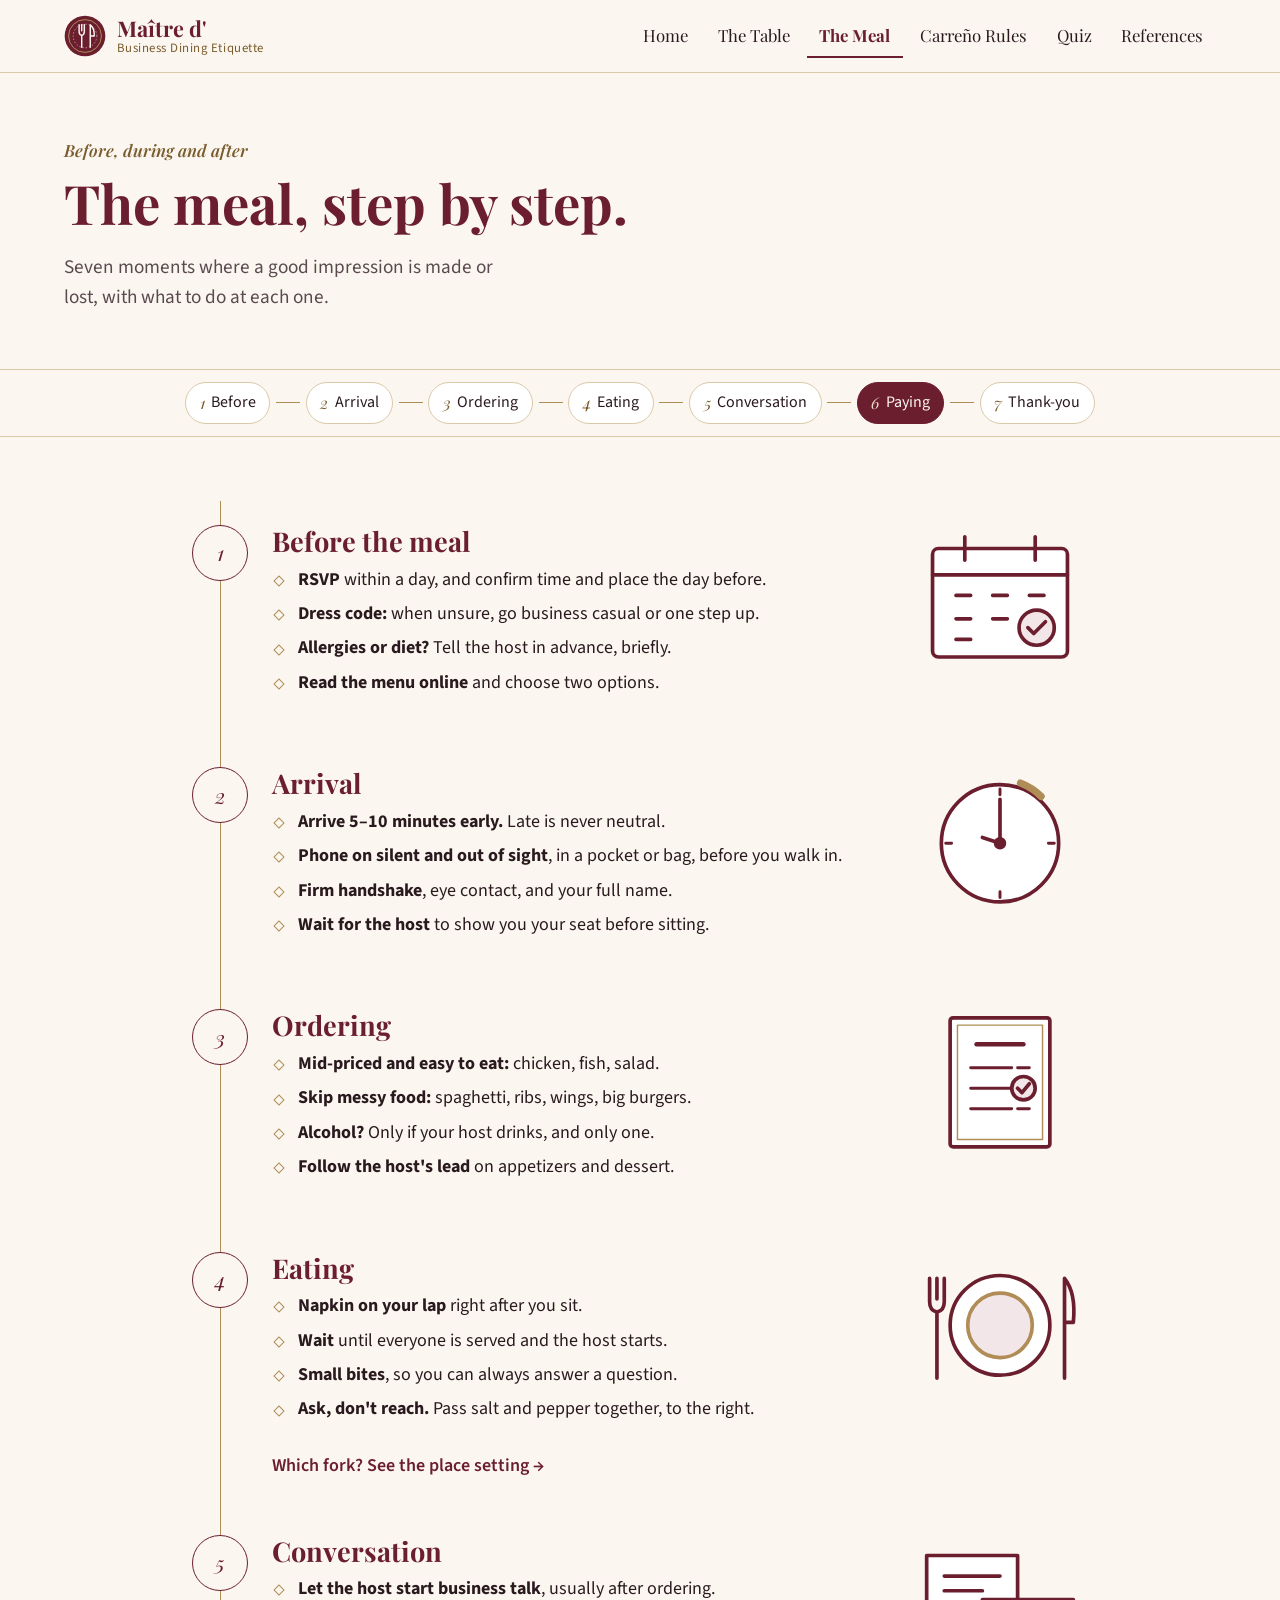
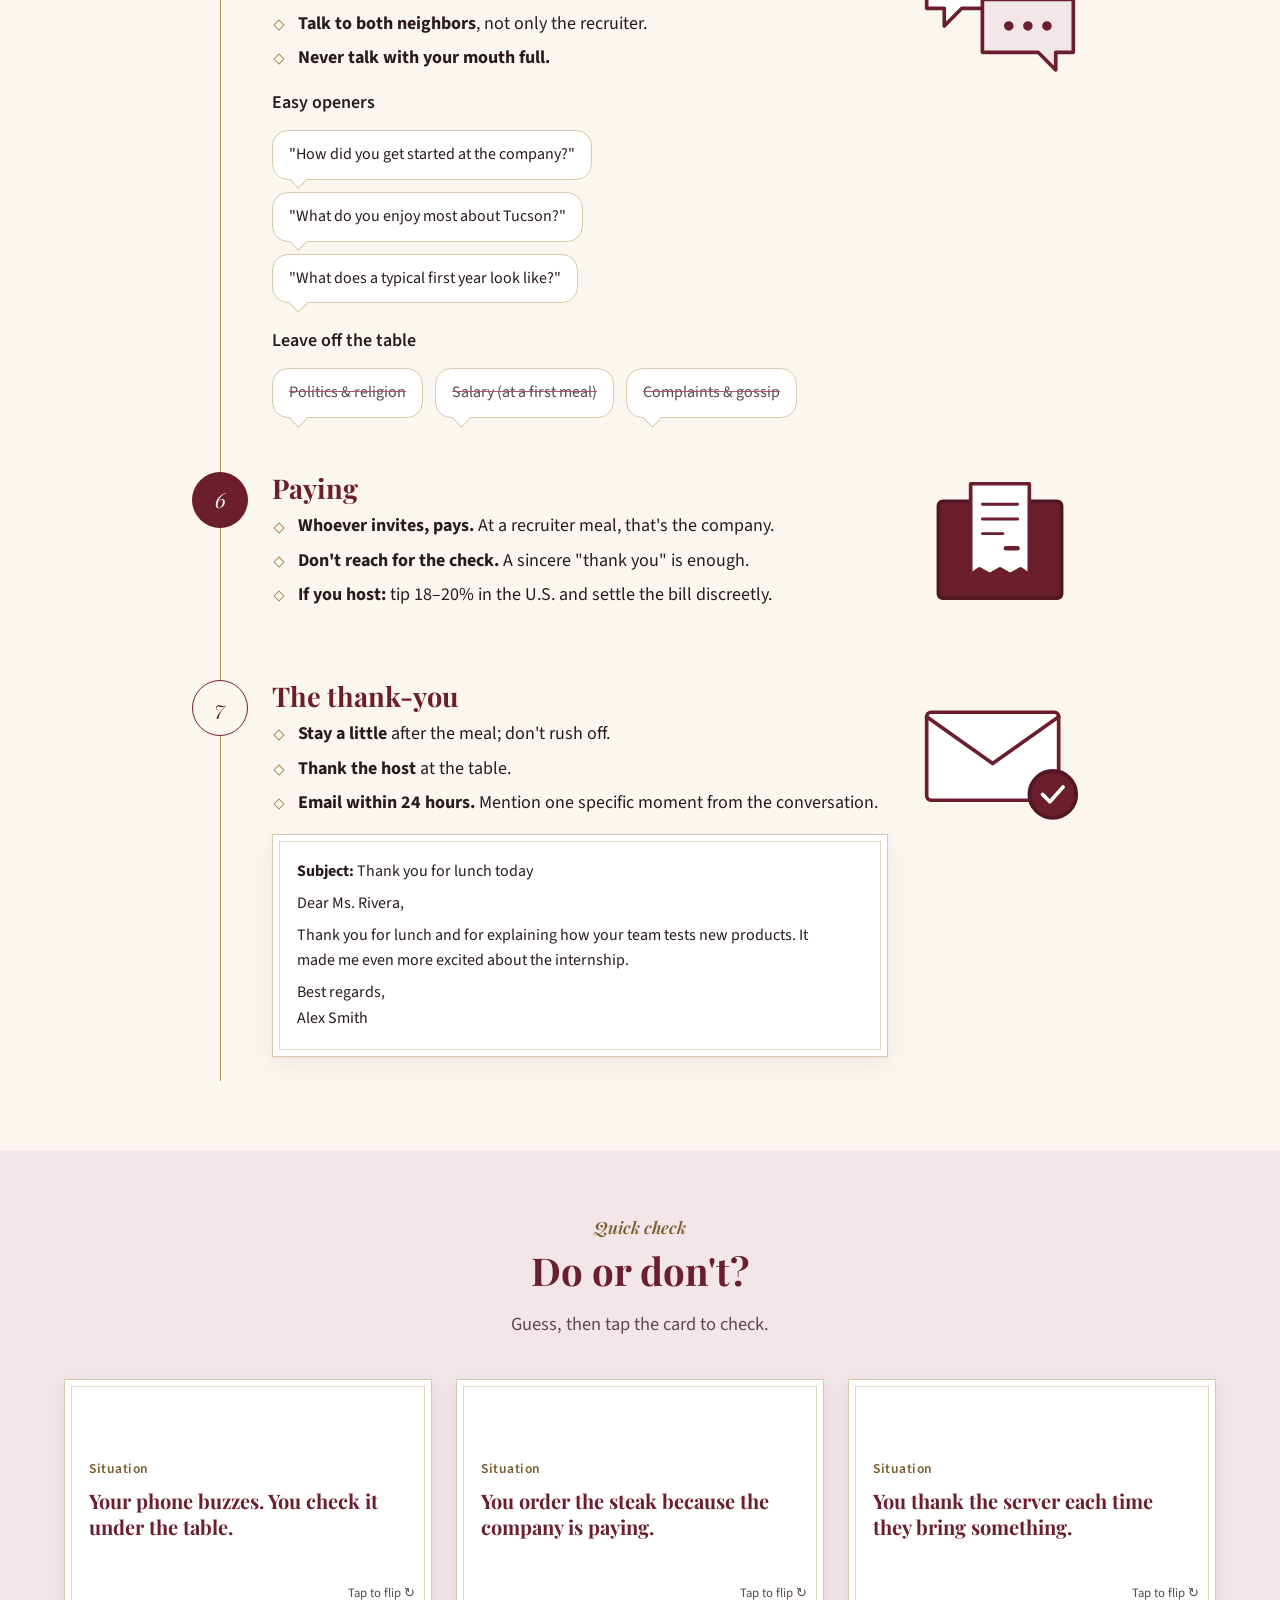
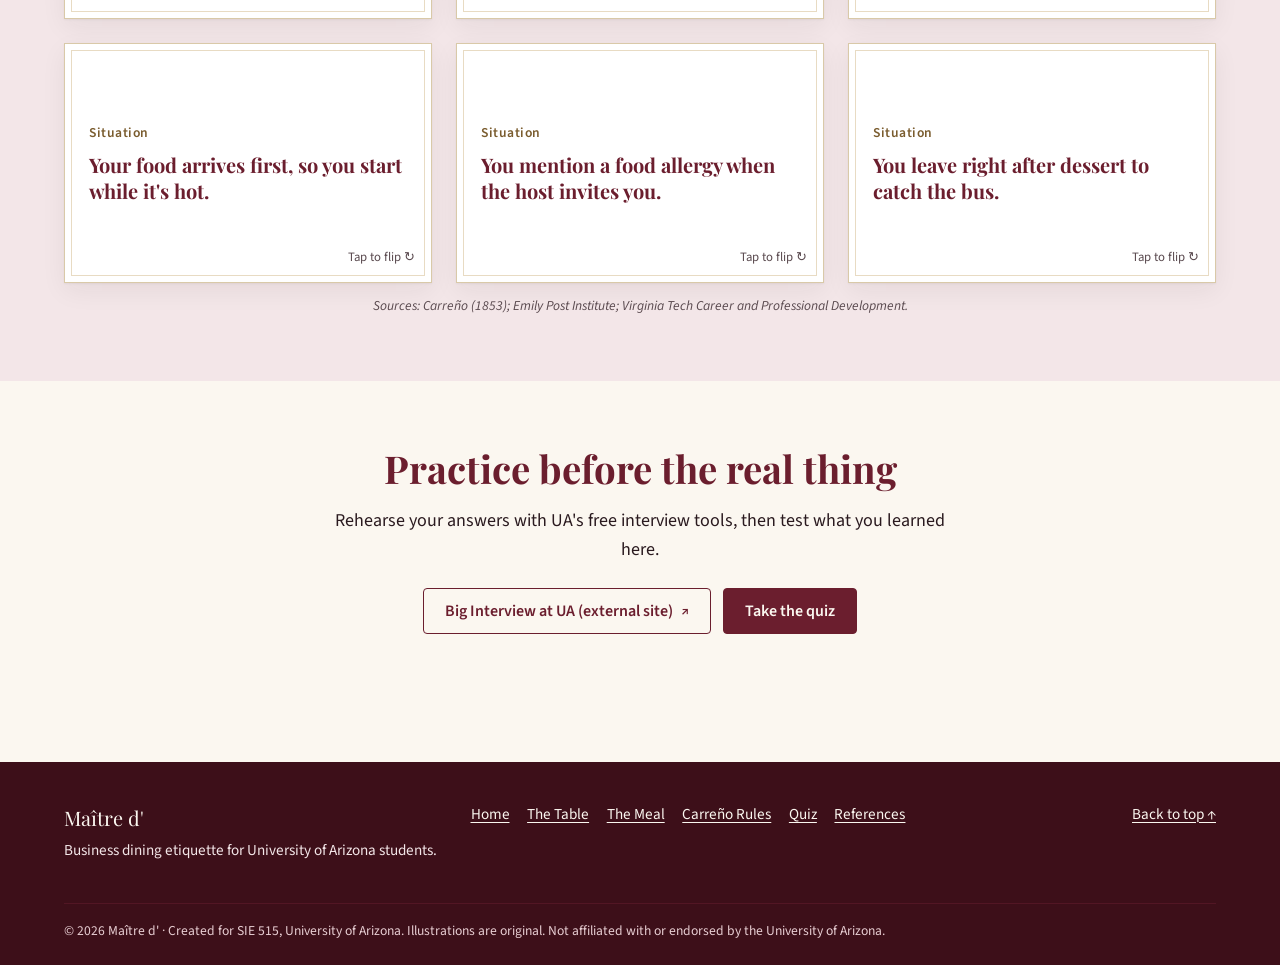
==== behavior.html @ beefde79 "Build Maître d' business dining etiquette site Six static pages (home, table setting explorer and ga" ====
<!DOCTYPE html>
<html lang="en" class="no-js">
<head>
<meta charset="utf-8">
<meta name="viewport" content="width=device-width, initial-scale=1">
<title>Before, During &amp; After the Meal | Maître d'</title>
<meta name="description" content="A step-by-step timeline of a business meal: preparation, arrival, ordering, eating, conversation, paying and the thank-you note.">
<link rel="icon" href="assets/img/favicon.svg" type="image/svg+xml">
<link rel="preconnect" href="https://fonts.googleapis.com">
<link rel="preconnect" href="https://fonts.gstatic.com" crossorigin>
<link href="https://fonts.googleapis.com/css2?family=Playfair+Display:ital,wght@0,600;0,700;1,600&amp;family=Source+Sans+3:wght@400;600;700&amp;display=swap" rel="stylesheet">
<link rel="stylesheet" href="assets/css/style.css">
<script src="assets/js/main.js" defer></script>
</head>
<body id="top">
<a class="skip-link" href="#main">Skip to main content</a>

<header class="site-header">
  <div class="wrap header-inner">
    <a class="brand" href="index.html">
      <img src="assets/img/logo.svg" alt="" width="42" height="42">
      <span class="brand-text">
        <span class="brand-name">Maître d'</span>
        <span class="brand-sub">Business Dining Etiquette</span>
      </span>
      <span class="visually-hidden">(Home)</span>
    </a>
    <button class="nav-toggle" type="button" aria-expanded="false" aria-controls="site-nav">
      <span class="nav-toggle-bars" aria-hidden="true"></span> Menu
    </button>
    <nav class="site-nav" id="site-nav" aria-label="Main">
      <ul>
        <li><a href="index.html">Home</a></li>
        <li><a href="table.html">The Table</a></li>
        <li><a href="behavior.html" aria-current="page">The Meal</a></li>
        <li><a href="carreno.html">Carreño Rules</a></li>
        <li><a href="quiz.html">Quiz</a></li>
        <li><a href="references.html">References</a></li>
      </ul>
    </nav>
  </div>
</header>

<main id="main" tabindex="-1">

<section class="page-hero">
  <div class="wrap">
    <span class="kicker">Before, during and after</span>
    <h1>The meal, step by step.</h1>
    <p class="lead">Seven moments where a good impression is made or lost, with what to do at each one.</p>
  </div>
</section>

<nav class="rail-sticky" aria-label="Meal steps">
  <div class="wrap">
    <ol class="rail" id="step-rail">
      <li><a href="#before">Before</a></li>
      <li><a href="#arrival">Arrival</a></li>
      <li><a href="#ordering">Ordering</a></li>
      <li><a href="#eating">Eating</a></li>
      <li><a href="#conversation">Conversation</a></li>
      <li><a href="#paying">Paying</a></li>
      <li><a href="#thanks">Thank-you</a></li>
    </ol>
  </div>
</nav>

<section class="section" aria-label="Timeline">
  <div class="wrap narrow" style="max-width:56rem">
    <ol class="timeline">

      <li class="step reveal" id="before">
        <span class="step-marker" aria-hidden="true">1</span>
        <div class="step-body">
          <div>
            <h2>Before the meal</h2>
            <ul class="tip-list">
              <li><strong>RSVP</strong> within a day, and confirm time and place the day before.</li>
              <li><strong>Dress code:</strong> when unsure, go business casual or one step up.</li>
              <li><strong>Allergies or diet?</strong> Tell the host in advance, briefly.</li>
              <li><strong>Read the menu online</strong> and choose two options.</li>
            </ul>
          </div>
          <svg class="step-art" viewBox="0 0 120 100" role="img" aria-label="Calendar with a checked date">
            <g fill="none" stroke="currentColor" stroke-width="2.5" stroke-linecap="round" stroke-linejoin="round">
              <rect x="14" y="16" width="92" height="74" rx="4" fill="#fff"/><path d="M14 34h92M36 8v16M84 8v16"/>
              <path d="M30 48h10M55 48h10M80 48h10M30 64h10M55 64h10M30 78h10"/>
              <circle cx="85" cy="70" r="12" fill="#f3e6e8"/><path d="M79 70l4 4 8-8"/>
            </g>
          </svg>
        </div>
      </li>

      <li class="step reveal" id="arrival">
        <span class="step-marker" aria-hidden="true">2</span>
        <div class="step-body">
          <div>
            <h2>Arrival</h2>
            <ul class="tip-list">
              <li><strong>Arrive 5–10 minutes early.</strong> Late is never neutral.</li>
              <li><strong>Phone on silent and out of sight</strong>, in a pocket or bag, before you walk in.</li>
              <li><strong>Firm handshake</strong>, eye contact, and your full name.</li>
              <li><strong>Wait for the host</strong> to show you your seat before sitting.</li>
            </ul>
          </div>
          <svg class="step-art" viewBox="0 0 120 100" role="img" aria-label="Clock showing a few minutes before the hour">
            <g fill="none" stroke="currentColor" stroke-width="2.5" stroke-linecap="round">
              <circle cx="60" cy="52" r="40" fill="#fff"/><circle cx="60" cy="52" r="3" fill="currentColor"/>
              <path d="M60 52V22M60 52l-12-4"/>
              <path d="M60 15v4M97 52h-4M60 89v-4M23 52h4" stroke-width="2"/>
              <path d="M88 20a40 40 0 0 0-14-9" stroke="#b08d57" stroke-width="5"/>
            </g>
          </svg>
        </div>
      </li>

      <li class="step reveal" id="ordering">
        <span class="step-marker" aria-hidden="true">3</span>
        <div class="step-body">
          <div>
            <h2>Ordering</h2>
            <ul class="tip-list">
              <li><strong>Mid-priced and easy to eat:</strong> chicken, fish, salad.</li>
              <li><strong>Skip messy food:</strong> spaghetti, ribs, wings, big burgers.</li>
              <li><strong>Alcohol?</strong> Only if your host drinks, and only one.</li>
              <li><strong>Follow the host's lead</strong> on appetizers and dessert.</li>
            </ul>
          </div>
          <svg class="step-art" viewBox="0 0 120 100" role="img" aria-label="Menu card with a checked mid-priced dish">
            <g fill="none" stroke="currentColor" stroke-width="2.5" stroke-linecap="round" stroke-linejoin="round">
              <rect x="26" y="6" width="68" height="88" rx="2" fill="#fff"/><rect x="31" y="11" width="58" height="78" stroke-width="1" stroke="#b08d57"/>
              <path d="M44 24h32" stroke-width="3"/>
              <path d="M40 40h28M40 54h28M40 68h28" stroke-width="2"/>
              <path d="M72 40h8M72 68h8" stroke-width="2"/>
              <circle cx="76" cy="54" r="8" fill="#f3e6e8"/><path d="M72 54l3 3 5-6"/>
            </g>
          </svg>
        </div>
      </li>

      <li class="step reveal" id="eating">
        <span class="step-marker" aria-hidden="true">4</span>
        <div class="step-body">
          <div>
            <h2>Eating</h2>
            <ul class="tip-list">
              <li><strong>Napkin on your lap</strong> right after you sit.</li>
              <li><strong>Wait</strong> until everyone is served and the host starts.</li>
              <li><strong>Small bites</strong>, so you can always answer a question.</li>
              <li><strong>Ask, don't reach.</strong> Pass salt and pepper together, to the right.</li>
            </ul>
            <a class="card-link" href="table.html">Which fork? See the place setting →</a>
          </div>
          <svg class="step-art" viewBox="0 0 120 100" role="img" aria-label="Plate with fork on the left and knife on the right">
            <g fill="none" stroke="currentColor" stroke-width="2.5" stroke-linecap="round" stroke-linejoin="round">
              <circle cx="60" cy="50" r="34" fill="#fff"/><circle cx="60" cy="50" r="22" fill="#f3e6e8" stroke="#b08d57"/>
              <path d="M12 18v16q0 6 5 7v45M17 18v14M22 18v16q0 6-5 7"/>
              <path d="M104 86V18q8 10 6 30h-6"/>
            </g>
          </svg>
        </div>
      </li>

      <li class="step reveal" id="conversation">
        <span class="step-marker" aria-hidden="true">5</span>
        <div class="step-body">
          <div>
            <h2>Conversation</h2>
            <ul class="tip-list">
              <li><strong>Let the host start business talk</strong>, usually after ordering.</li>
              <li><strong>Talk to both neighbors</strong>, not only the recruiter.</li>
              <li><strong>Never talk with your mouth full.</strong></li>
            </ul>
            <p style="margin: var(--space-2) 0 .75rem; font-weight:600;">Easy openers</p>
            <div class="bubbles">
              <span class="bubble">"How did you get started at the company?"</span>
              <span class="bubble">"What do you enjoy most about Tucson?"</span>
              <span class="bubble">"What does a typical first year look like?"</span>
            </div>
            <p style="margin: var(--space-3) 0 .75rem; font-weight:600;">Leave off the table <span class="visually-hidden">(topics to avoid)</span></p>
            <div class="bubbles">
              <span class="bubble bubble--avoid">Politics &amp; religion</span>
              <span class="bubble bubble--avoid">Salary (at a first meal)</span>
              <span class="bubble bubble--avoid">Complaints &amp; gossip</span>
            </div>
          </div>
          <svg class="step-art" viewBox="0 0 120 100" role="img" aria-label="Two speech bubbles">
            <g fill="none" stroke="currentColor" stroke-width="2.5" stroke-linejoin="round">
              <path d="M10 14h62v36H34l-12 12V50H10z" fill="#fff"/>
              <path d="M48 44h62v36h-12v12L86 80H48z" fill="#f3e6e8"/>
              <path d="M22 28h38M22 38h26" stroke-linecap="round"/>
              <circle cx="66" cy="62" r="2" fill="currentColor"/><circle cx="79" cy="62" r="2" fill="currentColor"/><circle cx="92" cy="62" r="2" fill="currentColor"/>
            </g>
          </svg>
        </div>
      </li>

      <li class="step reveal" id="paying">
        <span class="step-marker" aria-hidden="true">6</span>
        <div class="step-body">
          <div>
            <h2>Paying</h2>
            <ul class="tip-list">
              <li><strong>Whoever invites, pays.</strong> At a recruiter meal, that's the company.</li>
              <li><strong>Don't reach for the check.</strong> A sincere "thank you" is enough.</li>
              <li><strong>If you host:</strong> tip 18–20% in the U.S. and settle the bill discreetly.</li>
            </ul>
          </div>
          <svg class="step-art" viewBox="0 0 120 100" role="img" aria-label="Check folder with a receipt">
            <g fill="none" stroke="currentColor" stroke-width="2.5" stroke-linecap="round" stroke-linejoin="round">
              <rect x="18" y="20" width="84" height="66" rx="3" fill="#6b1e2e" stroke="#521624"/>
              <path d="M40 8h40v62l-6-4-7 4-7-4-7 4-7-4-6 4z" fill="#fff"/>
              <path d="M48 22h24M48 32h24M48 42h14" stroke-width="2"/>
              <path d="M64 52h8" stroke-width="3"/>
            </g>
          </svg>
        </div>
      </li>

      <li class="step reveal" id="thanks">
        <span class="step-marker" aria-hidden="true">7</span>
        <div class="step-body">
          <div>
            <h2>The thank-you</h2>
            <ul class="tip-list">
              <li><strong>Stay a little</strong> after the meal; don't rush off.</li>
              <li><strong>Thank the host</strong> at the table.</li>
              <li><strong>Email within 24 hours.</strong> Mention one specific moment from the conversation.</li>
            </ul>
            <div class="menu-card" style="margin-top: var(--space-2); font-size:1rem;">
              <p style="margin-bottom:.4rem"><strong>Subject:</strong> Thank you for lunch today</p>
              <p style="margin-bottom:.4rem">Dear Ms. Rivera,</p>
              <p style="margin-bottom:.4rem">Thank you for lunch and for explaining how your team tests new products. It made me even more excited about the internship.</p>
              <p style="margin-bottom:0">Best regards,<br>Alex Smith</p>
            </div>
          </div>
          <svg class="step-art" viewBox="0 0 120 100" role="img" aria-label="Envelope with a check mark">
            <g fill="none" stroke="currentColor" stroke-width="2.5" stroke-linecap="round" stroke-linejoin="round">
              <rect x="10" y="22" width="90" height="60" rx="3" fill="#fff"/><path d="M10 25l45 32 45-32"/>
              <circle cx="96" cy="78" r="16" fill="#6b1e2e" stroke="#521624"/><path d="M89 78l5 5 9-10" stroke="#fff"/>
            </g>
          </svg>
        </div>
      </li>
    </ol>
  </div>
</section>

<section class="section section--tint" aria-labelledby="dodont-title">
  <div class="wrap">
    <div class="section-head center">
      <span class="kicker">Quick check</span>
      <h2 id="dodont-title">Do or don't?</h2>
      <p>Guess, then tap the card to check.</p>
    </div>
    <div class="flip-grid">
      <div class="flip"><button class="flip-btn" type="button">
        <span class="flip-face flip-front"><span class="flip-label">Situation</span><span class="flip-title">Your phone buzzes. You check it under the table.</span><span class="flip-hint">Tap to flip ↻</span></span>
        <span class="flip-face flip-back"><span class="flip-label">✗ Don't</span><span class="flip-text">Everyone notices. If you truly must take a call, excuse yourself and step away.</span></span>
      </button></div>
      <div class="flip"><button class="flip-btn" type="button">
        <span class="flip-face flip-front"><span class="flip-label">Situation</span><span class="flip-title">You order the steak because the company is paying.</span><span class="flip-hint">Tap to flip ↻</span></span>
        <span class="flip-face flip-back"><span class="flip-label">✗ Don't</span><span class="flip-text">Pick a mid-priced dish, or ask the host what they recommend.</span></span>
      </button></div>
      <div class="flip"><button class="flip-btn" type="button">
        <span class="flip-face flip-front"><span class="flip-label">Situation</span><span class="flip-title">You thank the server each time they bring something.</span><span class="flip-hint">Tap to flip ↻</span></span>
        <span class="flip-face flip-back"><span class="flip-label">✓ Do</span><span class="flip-text">Recruiters notice how you treat staff. A quiet "thank you" says a lot.</span></span>
      </button></div>
      <div class="flip"><button class="flip-btn" type="button">
        <span class="flip-face flip-front"><span class="flip-label">Situation</span><span class="flip-title">Your food arrives first, so you start while it's hot.</span><span class="flip-hint">Tap to flip ↻</span></span>
        <span class="flip-face flip-back"><span class="flip-label">✗ Don't</span><span class="flip-text">Wait until everyone is served and the host begins, unless the host tells you to start.</span></span>
      </button></div>
      <div class="flip"><button class="flip-btn" type="button">
        <span class="flip-face flip-front"><span class="flip-label">Situation</span><span class="flip-title">You mention a food allergy when the host invites you.</span><span class="flip-hint">Tap to flip ↻</span></span>
        <span class="flip-face flip-back"><span class="flip-label">✓ Do</span><span class="flip-text">Telling the host early, in one sentence, helps them plan and avoids an awkward moment.</span></span>
      </button></div>
      <div class="flip"><button class="flip-btn" type="button">
        <span class="flip-face flip-front"><span class="flip-label">Situation</span><span class="flip-title">You leave right after dessert to catch the bus.</span><span class="flip-hint">Tap to flip ↻</span></span>
        <span class="flip-face flip-back"><span class="flip-label">✗ Don't</span><span class="flip-text">Plan to stay a little while after the meal. If you must leave, tell the host at the start.</span></span>
      </button></div>
    </div>
    <span class="source center">Sources: Carreño (1853); Emily Post Institute; Virginia Tech Career and Professional Development.</span>
  </div>
</section>

<section class="section" aria-labelledby="practice-title">
  <div class="wrap narrow center">
    <h2 id="practice-title">Practice before the real thing</h2>
    <p>Rehearse your answers with UA's free interview tools, then test what you learned here.</p>
    <div class="btn-row" style="justify-content:center">
      <a class="btn btn--ghost" href="https://career.arizona.edu/resources/big-interview/" target="_blank" rel="noopener">Big Interview at UA (external site)</a>
      <a class="btn" href="quiz.html">Take the quiz</a>
    </div>
  </div>
</section>
</main>

<footer class="site-footer">
  <div class="wrap">
    <div class="footer-grid">
      <div>
        <p class="footer-brand">Maître d'</p>
        <p>Business dining etiquette for University of Arizona students.</p>
      </div>
      <nav aria-label="Footer">
        <ul class="footer-links">
          <li><a href="index.html">Home</a></li>
          <li><a href="table.html">The Table</a></li>
          <li><a href="behavior.html">The Meal</a></li>
          <li><a href="carreno.html">Carreño Rules</a></li>
          <li><a href="quiz.html">Quiz</a></li>
          <li><a href="references.html">References</a></li>
        </ul>
      </nav>
      <a class="to-top" href="#top">Back to top ↑</a>
    </div>
    <p class="footer-small">© <span data-year>2026</span> Maître d' · Created for SIE 515, University of Arizona. Illustrations are original. Not affiliated with or endorsed by the University of Arizona.</p>
  </div>
</footer>
<script src="assets/js/behavior.js" defer></script>
</body>
</html>
---- assets/css/style.css ----
/* =========================================================
   Maître d' — Business Dining Etiquette
   One main color (burgundy, with tints/shades) + one accent (gold)
   ========================================================= */

:root {
  --burgundy-900: #3d0f19;
  --burgundy-700: #521624;
  --burgundy: #6b1e2e;          /* main */
  --burgundy-400: #a35a68;
  --burgundy-200: #e7cdd2;
  --burgundy-100: #f3e6e8;
  --gold: #b08d57;              /* accent: lines, borders, decoration */
  --gold-text: #7a5c2e;         /* accent for small text (AA on ivory) */
  --gold-200: #e8dbc3;
  --ivory: #fbf7f0;
  --paper: #ffffff;
  --ink: #2a1a1f;
  --ink-soft: #5a4a4f;
  --line: #d9c9a8;
  --ok: #2f5d3a;                /* used only with icon + text */

  --font-display: "Playfair Display", Georgia, "Times New Roman", serif;
  --font-body: "Source Sans 3", "Trebuchet MS", Verdana, sans-serif;

  --space-1: .5rem;
  --space-2: 1rem;
  --space-3: 1.5rem;
  --space-4: 2.5rem;
  --space-5: 4rem;
  --space-6: 6rem;

  --radius: 4px;
  --shadow: 0 1px 2px rgba(42, 26, 31, .06), 0 8px 24px rgba(42, 26, 31, .06);
  --measure: 68ch;
  --wrap: 72rem;
}

*, *::before, *::after { box-sizing: border-box; }
[hidden] { display: none !important; }

html { scroll-behavior: smooth; }

body {
  margin: 0;
  background: var(--ivory);
  color: var(--ink);
  font-family: var(--font-body);
  font-size: 1.125rem;          /* 18px */
  line-height: 1.6;
  -webkit-font-smoothing: antialiased;
}

img, svg { max-width: 100%; }
img { height: auto; display: block; }

h1, h2, h3, h4 {
  font-family: var(--font-display);
  color: var(--burgundy);
  line-height: 1.2;
  margin: 0 0 var(--space-2);
  font-weight: 700;
}
h1 { font-size: clamp(2.2rem, 5vw, 3.4rem); }
h2 { font-size: clamp(1.7rem, 3.4vw, 2.4rem); }
h3 { font-size: 1.3rem; }
h4 { font-size: 1.1rem; }

p { margin: 0 0 var(--space-2); max-width: var(--measure); }
ul, ol { margin: 0 0 var(--space-2); padding-left: 1.25rem; }
li { margin-bottom: .35rem; }

a {
  color: var(--burgundy);
  text-decoration-thickness: 1px;
  text-underline-offset: .18em;
}
a:hover { color: var(--burgundy-900); text-decoration-thickness: 2px; }

:focus-visible {
  outline: 3px solid var(--gold-text);
  outline-offset: 3px;
  border-radius: 2px;
}

.wrap { width: min(100% - 2rem, var(--wrap)); margin-inline: auto; }
.narrow { max-width: 48rem; }
.center { text-align: center; }
.center p { margin-inline: auto; }

.visually-hidden {
  position: absolute !important;
  width: 1px; height: 1px;
  overflow: hidden; clip: rect(0 0 0 0);
  white-space: nowrap;
}

/* ---------- Skip link ---------- */
.skip-link {
  position: absolute; left: 1rem; top: -4rem; z-index: 100;
  background: var(--burgundy); color: var(--ivory);
  padding: .6rem 1rem; border-radius: var(--radius);
  text-decoration: none; font-weight: 600;
}
.skip-link:focus { top: 1rem; color: var(--ivory); }

/* ---------- Header & navigation ---------- */
.site-header {
  position: sticky; top: 0; z-index: 50;
  background: rgba(251, 247, 240, .96);
  border-bottom: 1px solid var(--line);
  backdrop-filter: blur(6px);
}
.header-inner {
  display: flex; align-items: center; justify-content: space-between;
  gap: var(--space-2); min-height: 4.5rem;
}
.brand {
  display: flex; align-items: center; gap: .7rem;
  text-decoration: none; color: var(--burgundy);
}
.brand img { width: 2.6rem; height: 2.6rem; }
.brand-text { display: flex; flex-direction: column; line-height: 1.1; }
.brand-name { font-family: var(--font-display); font-weight: 700; font-size: 1.35rem; }
.brand-sub { font-size: .8rem; color: var(--gold-text); letter-spacing: .04em; }
.brand:hover { color: var(--burgundy-900); }

.nav-toggle {
  display: none;
  align-items: center; gap: .5rem;
  background: none; border: 1px solid var(--line); border-radius: var(--radius);
  padding: .45rem .8rem; font: inherit; font-size: 1rem; color: var(--burgundy);
  cursor: pointer;
}
.nav-toggle-bars, .nav-toggle-bars::before, .nav-toggle-bars::after {
  display: block; width: 1.2rem; height: 2px; background: currentColor;
  position: relative; transition: transform .2s;
}
.nav-toggle-bars::before, .nav-toggle-bars::after { content: ""; position: absolute; left: 0; }
.nav-toggle-bars::before { top: -6px; }
.nav-toggle-bars::after { top: 6px; }
.nav-toggle[aria-expanded="true"] .nav-toggle-bars { background: transparent; }
.nav-toggle[aria-expanded="true"] .nav-toggle-bars::before { transform: translateY(6px) rotate(45deg); }
.nav-toggle[aria-expanded="true"] .nav-toggle-bars::after { transform: translateY(-6px) rotate(-45deg); }

.site-nav ul {
  list-style: none; margin: 0; padding: 0;
  display: flex; gap: .25rem;
}
.site-nav li { margin: 0; }
.site-nav a {
  display: block; padding: .5rem .8rem;
  font-family: var(--font-display); font-size: 1.05rem;
  color: var(--ink); text-decoration: none;
  border-bottom: 2px solid transparent;
}
.site-nav a:hover { color: var(--burgundy); border-bottom-color: var(--gold); }
.site-nav a[aria-current="page"] {
  color: var(--burgundy); border-bottom-color: var(--burgundy); font-weight: 700;
}

@media (max-width: 860px) {
  .js .nav-toggle { display: inline-flex; }
  .js .site-nav {
    position: absolute; left: 0; right: 0; top: 100%;
    background: var(--ivory); border-bottom: 1px solid var(--line);
    box-shadow: var(--shadow);
    display: none;
  }
  .js .site-nav.is-open { display: block; }
  .site-nav ul { flex-direction: column; padding: var(--space-1) 1rem var(--space-2); }
  .site-nav a { padding: .75rem .5rem; border-bottom: 1px solid var(--gold-200); }
  .site-nav a[aria-current="page"] { border-bottom-color: var(--gold-200); border-left: 3px solid var(--burgundy); padding-left: .75rem; }
  .no-js .site-nav ul { flex-direction: row; flex-wrap: wrap; }
}

/* ---------- Sections ---------- */
main { display: block; }
.section { padding: var(--space-5) 0; }
.section--tint { background: var(--burgundy-100); }
.section--paper { background: var(--paper); border-block: 1px solid var(--line); }
.section-head { margin-bottom: var(--space-4); }
.section-head p { color: var(--ink-soft); font-size: 1.15rem; }
.center.section-head p { margin-inline: auto; }

.kicker {
  display: block;
  font-family: var(--font-display); font-style: italic; font-weight: 600;
  color: var(--gold-text); font-size: 1.05rem; margin-bottom: .4rem;
}

/* ornamental divider */
.ornament {
  display: flex; align-items: center; gap: 1rem; justify-content: center;
  color: var(--gold); margin: 0 auto var(--space-2); max-width: 14rem;
}
.ornament::before, .ornament::after { content: ""; flex: 1; height: 1px; background: currentColor; }
.ornament svg { width: 1.3rem; height: 1.3rem; flex: none; }

/* ---------- Hero ---------- */
.hero { padding: var(--space-5) 0 var(--space-4); }
.hero-grid {
  display: grid; gap: var(--space-4); align-items: center;
  grid-template-columns: 1fr;
}
@media (min-width: 860px) { .hero-grid { grid-template-columns: 1.05fr 1fr; } }
.hero .lead { font-size: 1.25rem; color: var(--ink-soft); max-width: 34ch; }
.hero-art { max-width: 34rem; justify-self: center; width: 100%; }
.page-hero { padding: var(--space-5) 0 var(--space-4); border-bottom: 1px solid var(--line); }
.page-hero .lead { font-size: 1.2rem; color: var(--ink-soft); max-width: 46ch; }

.btn-row { display: flex; flex-wrap: wrap; gap: .75rem; margin-top: var(--space-3); }
.btn {
  display: inline-flex; align-items: center; gap: .5rem;
  font: 600 1rem/1 var(--font-body);
  padding: .85rem 1.3rem; border-radius: var(--radius);
  text-decoration: none; cursor: pointer;
  border: 1px solid var(--burgundy);
  background: var(--burgundy); color: var(--ivory);
  transition: background .2s, color .2s, transform .2s;
}
.btn:hover { background: var(--burgundy-900); color: var(--ivory); transform: translateY(-1px); }
.btn--ghost { background: transparent; color: var(--burgundy); }
.btn--ghost:hover { background: var(--burgundy-100); color: var(--burgundy-900); }
.btn--small { padding: .55rem .9rem; font-size: .95rem; }
.btn[disabled] { opacity: .5; cursor: not-allowed; transform: none; }

/* ---------- Grids & cards ---------- */
.grid { display: grid; gap: var(--space-3); }
.grid-2 { grid-template-columns: repeat(auto-fit, minmax(min(100%, 20rem), 1fr)); }
.grid-3 { grid-template-columns: repeat(auto-fit, minmax(min(100%, 18rem), 1fr)); }
.grid-4 { grid-template-columns: repeat(auto-fit, minmax(min(100%, 14rem), 1fr)); }

.menu-card {
  position: relative;
  background: var(--paper);
  border: 1px solid var(--line);
  padding: var(--space-3);
  box-shadow: var(--shadow);
}
.menu-card::after {               /* inner hairline = printed-menu frame */
  content: ""; position: absolute; inset: 6px;
  border: 1px solid var(--gold-200); pointer-events: none;
}
.menu-card > * { position: relative; z-index: 1; }
.menu-card h3 { margin-bottom: .4rem; }
.menu-card p:last-child, .menu-card ul:last-child { margin-bottom: 0; }
.menu-card--center { text-align: center; }
.menu-card--center p { margin-inline: auto; }
.card-icon {
  width: 3.5rem; height: 3.5rem; color: var(--burgundy);
  margin-bottom: .75rem;
}
.menu-card--center .card-icon { margin-inline: auto; }
.card-num {
  font-family: var(--font-display); font-style: italic; color: var(--gold-text);
  font-size: 1rem; display: block; margin-bottom: .2rem;
}
.card-link {
  display: inline-block; margin-top: .75rem; font-weight: 600; text-decoration: none;
}
.card-link:hover { text-decoration: underline; }

.tip-list { list-style: none; padding: 0; }
.tip-list li { position: relative; padding-left: 1.6rem; }
.tip-list li::before {
  content: ""; position: absolute; left: .2rem; top: .62em;
  width: .5rem; height: .5rem; border: 1px solid var(--gold); transform: rotate(45deg);
}

/* do / don't badges (icon + word, never color alone) */
.badge {
  display: inline-flex; align-items: center; gap: .3rem;
  font-size: .85rem; font-weight: 600; padding: .15rem .55rem;
  border-radius: 99px; border: 1px solid currentColor;
}
.badge--do { color: var(--ok); }
.badge--dont { color: var(--burgundy); }
.badge--soft { color: var(--gold-text); }

.source {
  display: block; margin-top: .75rem;
  font-size: .85rem; font-style: italic; color: var(--ink-soft);
}

/* ---------- Stat tiles ---------- */
.stats { display: grid; gap: var(--space-2); grid-template-columns: repeat(auto-fit, minmax(min(100%, 12rem), 1fr)); }
.stat {
  text-align: center; padding: var(--space-3) var(--space-2);
  border-top: 2px solid var(--burgundy); background: var(--paper);
}
.stat-num { display: block; font-family: var(--font-display); font-size: 2.6rem; color: var(--burgundy); line-height: 1.1; }
.stat-label { display: block; color: var(--ink-soft); font-size: 1rem; }

/* ---------- Flip cards ---------- */
.flip-grid { display: grid; gap: var(--space-3); grid-template-columns: repeat(auto-fit, minmax(min(100%, 18rem), 1fr)); }
.flip { perspective: 1000px; min-height: 15rem; }
.flip-btn {
  position: relative; display: block; width: 100%; height: 100%; min-height: 15rem;
  padding: 0; border: 0; background: none; font: inherit; color: inherit; text-align: left;
  cursor: pointer; transform-style: preserve-3d; transition: transform .6s cubic-bezier(.2,.7,.2,1);
}
.flip-btn.is-flipped { transform: rotateY(180deg); }
.flip-face {
  position: absolute; inset: 0;
  display: flex; flex-direction: column; justify-content: center; gap: .5rem;
  padding: var(--space-3);
  backface-visibility: hidden; -webkit-backface-visibility: hidden;
  border: 1px solid var(--line); box-shadow: var(--shadow);
}
.flip-front { background: var(--paper); }
.flip-front::after {
  content: ""; position: absolute; inset: 6px; border: 1px solid var(--gold-200); pointer-events: none;
}
.flip-back { background: var(--burgundy); color: var(--ivory); transform: rotateY(180deg); border-color: var(--burgundy); }
.flip-label { font-size: .85rem; font-weight: 600; letter-spacing: .04em; color: var(--gold-text); }
.flip-back .flip-label { color: var(--gold-200); }
.flip-title { font-family: var(--font-display); font-size: 1.25rem; font-weight: 700; color: var(--burgundy); line-height: 1.3; }
.flip-back .flip-title { color: var(--ivory); }
.flip-text { font-size: 1.02rem; line-height: 1.5; }
.flip-hint { position: absolute; bottom: .9rem; right: 1rem; font-size: .8rem; color: var(--ink-soft); display: flex; align-items: center; gap: .3rem; }
.flip-back .flip-hint { color: var(--burgundy-200); }
.flip-btn:focus-visible { outline: none; }
.flip-btn:focus-visible .flip-face { outline: 3px solid var(--gold-text); outline-offset: 3px; }

/* ---------- Reveal on scroll ---------- */
.js .reveal { opacity: 0; transform: translateY(18px); transition: opacity .7s ease, transform .7s ease; }
.js .reveal.is-visible { opacity: 1; transform: none; }
.js .reveal-stagger > * { opacity: 0; transform: translateY(14px); transition: opacity .6s ease, transform .6s ease; }
.js .reveal-stagger.is-visible > * { opacity: 1; transform: none; }
.reveal-stagger.is-visible > *:nth-child(2) { transition-delay: .08s; }
.reveal-stagger.is-visible > *:nth-child(3) { transition-delay: .16s; }
.reveal-stagger.is-visible > *:nth-child(4) { transition-delay: .24s; }
.reveal-stagger.is-visible > *:nth-child(5) { transition-delay: .32s; }
.reveal-stagger.is-visible > *:nth-child(6) { transition-delay: .4s; }
.reveal-stagger.is-visible > *:nth-child(n+7) { transition-delay: .48s; }

/* line-art that draws itself */
.draw .stroke { stroke-dasharray: 1; stroke-dashoffset: 1; }
.draw.is-visible .stroke { animation: draw 2.4s ease forwards; }
.draw.is-visible .stroke:nth-of-type(2n) { animation-delay: .25s; }
.draw.is-visible .stroke:nth-of-type(3n) { animation-delay: .5s; }
.draw .fade { opacity: 0; }
.draw.is-visible .fade { animation: fadein 1s 1.6s ease forwards; }
.no-js .draw .stroke { stroke-dashoffset: 0; }
.no-js .draw .fade { opacity: 1; }
@keyframes draw { to { stroke-dashoffset: 0; } }
@keyframes fadein { to { opacity: 1; } }

/* steam animation in hero */
.steam { animation: steam 3.5s ease-in-out infinite; transform-box: fill-box; transform-origin: bottom; }
.steam:nth-of-type(2) { animation-delay: 1.1s; }
.steam:nth-of-type(3) { animation-delay: 2.2s; }
@keyframes steam { 0% { opacity: 0; transform: translateY(6px); } 40% { opacity: .9; } 100% { opacity: 0; transform: translateY(-14px); } }

/* ---------- BMW (bread / meal / water) ---------- */
.bmw { display: grid; grid-template-columns: repeat(3, 1fr); gap: var(--space-2); text-align: center; max-width: 40rem; margin: 0 auto; }
.bmw-item svg { width: 100%; max-width: 9rem; height: auto; margin: 0 auto .5rem; display: block; }
.bmw-letter { font-family: var(--font-display); font-size: 2.4rem; color: var(--burgundy); line-height: 1; display: block; }
.bmw-word { font-weight: 600; }
.bmw-side { display: block; font-size: .9rem; color: var(--ink-soft); }

/* ---------- External resources ---------- */
.ext-list { list-style: none; padding: 0; display: grid; gap: var(--space-2); }
.ext-list li { margin: 0; }
.ext-link {
  display: flex; gap: 1rem; align-items: flex-start;
  padding: var(--space-2) var(--space-3); background: var(--paper);
  border: 1px solid var(--line); text-decoration: none; color: var(--ink);
  transition: border-color .2s, transform .2s;
}
.ext-link:hover { border-color: var(--burgundy); transform: translateY(-2px); color: var(--ink); }
.ext-link strong { color: var(--burgundy); display: block; font-family: var(--font-display); font-size: 1.15rem; }
.ext-link span { font-size: 1rem; color: var(--ink-soft); }
.ext-icon { width: 1rem; height: 1rem; flex: none; vertical-align: -.1em; }
.ext-link .ext-icon { margin-top: .4rem; color: var(--burgundy); }

/* inline external marker for text links */
a[target="_blank"]:not(.ext-link)::after {
  content: " \2197"; font-size: .85em;
}

/* ---------- Footer ---------- */
.site-footer {
  background: var(--burgundy-900); color: var(--burgundy-100);
  padding: var(--space-4) 0 var(--space-3); margin-top: var(--space-5);
  font-size: .95rem;
}
.site-footer a { color: var(--ivory); }
.site-footer a:hover { color: var(--gold-200); }
.footer-grid { display: grid; gap: var(--space-3); grid-template-columns: 1fr; align-items: start; }
@media (min-width: 760px) { .footer-grid { grid-template-columns: 1.2fr 2fr auto; } }
.footer-brand { font-family: var(--font-display); font-size: 1.25rem; color: var(--ivory); margin: 0 0 .3rem; }
.footer-links { list-style: none; padding: 0; margin: 0; display: flex; flex-wrap: wrap; gap: .25rem 1.1rem; }
.footer-links li { margin: 0; }
.footer-small { font-size: .85rem; color: var(--burgundy-200); margin: var(--space-3) 0 0; padding-top: var(--space-2); border-top: 1px solid var(--burgundy-700); max-width: none; }
.to-top { white-space: nowrap; }

/* =========================================================
   Page-specific
   ========================================================= */

/* ---------- Course rail (home teaser + behavior timeline) ---------- */
.rail {
  list-style: none; padding: 0; margin: 0;
  display: flex; flex-wrap: wrap; justify-content: center; gap: .5rem 0;
  counter-reset: course;
}
.rail li { margin: 0; display: flex; align-items: center; }
.rail li + li::before {
  content: ""; width: 1.5rem; height: 1px; background: var(--gold); margin: 0 .35rem;
}
.rail a {
  display: inline-flex; align-items: center; gap: .4rem;
  padding: .45rem .85rem; border: 1px solid var(--line); border-radius: 99px;
  background: var(--paper); color: var(--ink); text-decoration: none; font-size: 1rem;
  transition: background .2s, color .2s, border-color .2s;
}
.rail a::before {
  counter-increment: course; content: counter(course);
  font-family: var(--font-display); font-style: italic; color: var(--gold-text);
}
.rail a:hover, .rail a.is-current {
  background: var(--burgundy); color: var(--ivory); border-color: var(--burgundy);
}
.rail a:hover::before, .rail a.is-current::before { color: var(--gold-200); }
.rail-sticky {
  position: sticky; top: 4.5rem; z-index: 20;
  background: rgba(251, 247, 240, .96); padding: .75rem 0;
  border-bottom: 1px solid var(--line);
}
@media (max-width: 700px) {
  .rail-sticky .rail { flex-wrap: nowrap; overflow-x: auto; justify-content: flex-start; padding-bottom: .25rem; scrollbar-width: thin; }
  .rail-sticky .rail a { white-space: nowrap; }
}

/* timeline steps */
.timeline { position: relative; list-style: none; padding: 0; margin: 0; }
.timeline::before {
  content: ""; position: absolute; left: 1.75rem; top: 0; bottom: 0;
  width: 1px; background: var(--gold);
}
.step {
  position: relative; display: grid; grid-template-columns: 3.5rem 1fr; gap: var(--space-3);
  padding: var(--space-3) 0; scroll-margin-top: 9rem;
}
.step-marker {
  width: 3.5rem; height: 3.5rem; border-radius: 50%;
  background: var(--ivory); border: 1px solid var(--burgundy);
  display: grid; place-items: center; color: var(--burgundy);
  font-family: var(--font-display); font-size: 1.3rem; font-style: italic;
  position: relative; z-index: 1;
}
.step.is-current .step-marker { background: var(--burgundy); color: var(--ivory); }
.step-body { display: grid; gap: var(--space-3); grid-template-columns: 1fr; align-items: start; }
@media (min-width: 760px) { .step-body { grid-template-columns: 1fr 11rem; } }
.step-art { width: 100%; max-width: 11rem; color: var(--burgundy); }
.step h2 { font-size: 1.7rem; margin-bottom: .5rem; }

/* speech bubbles */
.bubbles { display: flex; flex-wrap: wrap; gap: .75rem; }
.bubble {
  position: relative; background: var(--paper); border: 1px solid var(--line);
  padding: .7rem 1rem; border-radius: 1rem; font-size: 1rem; max-width: 22rem;
}
.bubble::after {
  content: ""; position: absolute; left: 1.2rem; bottom: -.45rem; width: .8rem; height: .8rem;
  background: var(--paper); border-right: 1px solid var(--line); border-bottom: 1px solid var(--line);
  transform: rotate(45deg);
}
.bubble--avoid { text-decoration: line-through; text-decoration-color: var(--burgundy-400); color: var(--ink-soft); }

/* ---------- Table explorer ---------- */
.explorer { display: grid; gap: var(--space-3); grid-template-columns: 1fr; align-items: start; }
@media (min-width: 960px) { .explorer { grid-template-columns: 1.6fr 1fr; } }
.setting-stage {
  position: relative; background: var(--paper); border: 1px solid var(--line);
  box-shadow: var(--shadow);
}
.setting-stage svg { display: block; width: 100%; height: auto; }
.hotspot {
  position: absolute; transform: translate(-50%, -50%);
  width: 2.1rem; height: 2.1rem; border-radius: 50%;
  border: 2px solid var(--ivory); background: var(--burgundy); color: var(--ivory);
  font: 700 .95rem/1 var(--font-body); cursor: pointer;
  display: grid; place-items: center; padding: 0;
  box-shadow: 0 2px 6px rgba(42, 26, 31, .3);
  transition: transform .2s, background .2s;
}
.hotspot::before {
  content: ""; position: absolute; inset: -6px; border-radius: 50%;
  border: 2px solid var(--burgundy); opacity: 0; animation: ping 2.4s ease-out infinite;
}
.hotspot:hover, .hotspot[aria-pressed="true"] { background: var(--gold-text); transform: translate(-50%, -50%) scale(1.12); }
.hotspot[aria-pressed="true"]::before { animation: none; }
.hotspot.is-seen:not([aria-pressed="true"]) { background: var(--burgundy-400); }
.hotspot.is-seen::before { animation: none; }
@keyframes ping { 0% { opacity: .8; transform: scale(.8); } 100% { opacity: 0; transform: scale(1.6); } }
@media (max-width: 520px) { .hotspot { width: 1.7rem; height: 1.7rem; font-size: .8rem; } }

.item { transition: opacity .3s; }
.setting-svg.has-active .item { opacity: .35; }
.setting-svg.has-active .item.is-active { opacity: 1; }
.item.is-active .hl { stroke: var(--burgundy); stroke-width: 3; }

.info-panel { position: sticky; top: 6rem; }
.info-panel .menu-card { min-height: 16rem; }
.info-step { font-size: .9rem; color: var(--gold-text); font-weight: 600; letter-spacing: .03em; }
.progress-dots { display: flex; flex-wrap: wrap; gap: .3rem; margin-top: var(--space-2); }
.progress-dots span { width: .6rem; height: .6rem; border-radius: 50%; border: 1px solid var(--burgundy); }
.progress-dots span.on { background: var(--burgundy); }
.legend-list { columns: 2; column-gap: var(--space-3); padding-left: 1.4rem; font-size: 1rem; }
.legend-list button {
  background: none; border: 0; padding: 0; font: inherit; color: var(--burgundy);
  text-decoration: underline; text-underline-offset: .18em; cursor: pointer; text-align: left;
}

/* game */
.game { max-width: 52rem; margin: 0 auto; }
.game-card { text-align: center; }
.game-course { font-family: var(--font-display); font-size: 1.6rem; color: var(--burgundy); margin: .2rem 0 .3rem; }
.game-board {
  display: grid; gap: .5rem; margin: var(--space-3) auto 0; max-width: 40rem;
  grid-template-columns: repeat(7, 1fr);
  grid-template-areas:
    ". butter . dessert . . ."
    "salad dinnerfork plate plate plate knife soup";
  align-items: end;
}
.utensil {
  display: flex; flex-direction: column; align-items: center; gap: .25rem;
  background: var(--paper); border: 1px solid var(--line); border-radius: var(--radius);
  padding: .5rem .25rem; font: 600 .78rem/1.2 var(--font-body); color: var(--ink);
  cursor: pointer; transition: transform .15s, border-color .2s, opacity .3s;
}
.utensil:hover:not([disabled]) { border-color: var(--burgundy); transform: translateY(-3px); }
.utensil svg { width: 1.6rem; height: 6rem; color: var(--ink); }
.utensil--h svg { width: 5rem; height: 1.8rem; }
.utensil[disabled] { opacity: .35; cursor: default; }
.utensil.is-wrong { animation: shake .4s; border-color: var(--burgundy); }
.utensil.is-right { border-color: var(--ok); }
.game-plate { grid-area: plate; display: grid; place-items: center; }
.game-plate svg { width: 100%; max-width: 9rem; }
@keyframes shake { 20%, 60% { transform: translateX(-5px); } 40%, 80% { transform: translateX(5px); } }
.feedback {
  min-height: 3.2rem; margin-top: var(--space-2); display: flex; gap: .5rem; align-items: center; justify-content: center;
  font-weight: 600;
}
.feedback.ok { color: var(--ok); }
.feedback.no { color: var(--burgundy); }
.feedback svg { width: 1.3rem; height: 1.3rem; flex: none; }
@media (max-width: 560px) {
  .game-board {
    gap: .3rem;
    grid-template-columns: repeat(5, 1fr);
    grid-template-areas: ". butter dessert . ." "salad dinnerfork plate knife soup";
  }
  .utensil { font-size: .68rem; padding: .4rem .1rem; }
  .utensil svg { height: 4.5rem; }
  .utensil--h svg { width: 100%; }
}

/* rest vs finished */
.rest-demo { display: grid; gap: var(--space-3); grid-template-columns: 1fr; align-items: center; }
@media (min-width: 760px) { .rest-demo { grid-template-columns: 18rem 1fr; } }
.rest-svg { width: 100%; max-width: 18rem; margin: 0 auto; display: block; }
.rest-svg .u { transform-box: view-box; transform-origin: 150px 110px; transition: transform .7s cubic-bezier(.3,.8,.3,1); }
.rest-svg.is-pause .u-fork { transform: rotate(32deg); }
.rest-svg.is-pause .u-knife { transform: rotate(-32deg); }
.rest-svg.is-done .u-fork { transform: rotate(-58deg) translateX(-10px); }
.rest-svg.is-done .u-knife { transform: rotate(-58deg) translateX(12px); }
.toggle-group { display: inline-flex; border: 1px solid var(--burgundy); border-radius: var(--radius); overflow: hidden; margin-bottom: var(--space-2); }
.toggle-group button {
  font: 600 1rem var(--font-body); padding: .6rem 1.1rem; border: 0; background: var(--paper); color: var(--burgundy); cursor: pointer;
}
.toggle-group button[aria-pressed="true"] { background: var(--burgundy); color: var(--ivory); }

/* ---------- Carreño ---------- */
.book-art { max-width: 20rem; justify-self: center; width: 100%; }
.theme-head { display: flex; align-items: center; gap: var(--space-2); margin-bottom: var(--space-3); }
.theme-letter {
  flex: none; width: 3.6rem; height: 3.6rem; border-radius: 50%;
  display: grid; place-items: center; border: 1px solid var(--gold);
  font-family: var(--font-display); font-size: 1.8rem; color: var(--burgundy); background: var(--paper);
}
.theme-head h2 { margin: 0; }
.rule-card { display: grid; grid-template-columns: 3rem 1fr; gap: .9rem; align-items: start; }
.rule-card .card-icon { width: 3rem; height: 3rem; margin: 0; }
.rule-card h3 { font-size: 1.15rem; }
.rule-card p { font-size: 1.02rem; }
.seating-wrap { display: grid; gap: var(--space-3); grid-template-columns: 1fr; align-items: center; margin-bottom: var(--space-4); }
@media (min-width: 860px) { .seating-wrap { grid-template-columns: 1.4fr 1fr; } }
.seating-svg .card-pop { transform-box: fill-box; transform-origin: center; }
.seating-svg.is-visible .card-pop { animation: pop .5s ease backwards; }
.seating-svg.is-visible .card-pop:nth-of-type(2) { animation-delay: .1s; }
.seating-svg.is-visible .card-pop:nth-of-type(3) { animation-delay: .2s; }
.seating-svg.is-visible .card-pop:nth-of-type(4) { animation-delay: .3s; }
.seating-svg.is-visible .card-pop:nth-of-type(5) { animation-delay: .4s; }
.seating-svg.is-visible .card-pop:nth-of-type(6) { animation-delay: .5s; }
@keyframes pop { from { transform: scale(0); opacity: 0; } }

.then-now { width: 100%; border-collapse: collapse; background: var(--paper); font-size: 1rem; }
.then-now caption { text-align: left; font-family: var(--font-display); font-size: 1.3rem; color: var(--burgundy); padding-bottom: .5rem; }
.then-now th, .then-now td { padding: .8rem 1rem; border-bottom: 1px solid var(--line); text-align: left; vertical-align: top; }
.then-now thead th { background: var(--burgundy); color: var(--ivory); font-weight: 600; }
.table-scroll { overflow-x: auto; border: 1px solid var(--line); }

/* ---------- Quiz ---------- */
.quiz { display: grid; gap: var(--space-3); max-width: 48rem; margin: 0 auto; }
.q { border: 1px solid var(--line); background: var(--paper); padding: var(--space-3); margin: 0; }
.q legend { font-family: var(--font-display); font-size: 1.2rem; color: var(--burgundy); font-weight: 700; padding: 0; float: left; width: 100%; margin-bottom: var(--space-2); }
.q legend + * { clear: both; }
.q-type { display: block; font-family: var(--font-body); font-size: .85rem; font-weight: 600; color: var(--gold-text); letter-spacing: .03em; margin-bottom: .2rem; }
.q-options { display: grid; gap: .5rem; }
.opt {
  display: flex; align-items: center; gap: .7rem; padding: .7rem .9rem;
  border: 1px solid var(--line); border-radius: var(--radius); cursor: pointer; font-size: 1.05rem;
  transition: border-color .2s, background .2s;
}
.opt:hover { border-color: var(--burgundy-400); }
.opt input { accent-color: var(--burgundy); width: 1.1rem; height: 1.1rem; flex: none; }
.opt.is-correct { border-color: var(--ok); background: #eef4ef; }
.opt.is-wrong { border-color: var(--burgundy); background: var(--burgundy-100); }
.opt .mark { margin-left: auto; font-weight: 700; font-size: .9rem; }
.opt.is-correct .mark { color: var(--ok); }
.opt.is-wrong .mark { color: var(--burgundy); }
.q textarea {
  width: 100%; min-height: 6rem; font: inherit; font-size: 1.05rem; padding: .7rem;
  border: 1px solid var(--line); border-radius: var(--radius); background: var(--ivory); color: var(--ink);
}
.q textarea:focus-visible { outline-offset: 0; }
.q-feedback { margin-top: var(--space-2); font-size: 1.02rem; }
.q-feedback:empty { display: none; }
.q-feedback .verdict { font-weight: 700; }
.q-feedback.ok .verdict { color: var(--ok); }
.q-feedback.no .verdict { color: var(--burgundy); }
.score-board {
  position: sticky; bottom: 1rem; z-index: 10; margin: 0 auto; max-width: 48rem;
  display: flex; align-items: center; justify-content: space-between; gap: 1rem; flex-wrap: wrap;
  background: var(--burgundy); color: var(--ivory); padding: .8rem 1.2rem; box-shadow: var(--shadow);
}
.score-board strong { font-family: var(--font-display); font-size: 1.4rem; }
.score-meter { flex: 1; min-width: 8rem; height: .5rem; background: var(--burgundy-700); border-radius: 99px; overflow: hidden; }
.score-meter span { display: block; height: 100%; width: 0; background: var(--gold-200); transition: width .5s; }
.result { text-align: center; }
.result[hidden] { display: none; }
.print-list ol { padding-left: 1.5rem; }
.print-list > ol > li { margin-bottom: var(--space-3); }
.print-list ol ol { list-style: upper-alpha; margin-top: .3rem; }
.answer-key { background: var(--paper); border: 1px solid var(--line); padding: var(--space-3); }
.answer-key ol { margin: 0; }

/* ---------- References ---------- */
.refs { list-style: none; padding: 0; }
.refs li { padding-left: 2rem; text-indent: -2rem; margin-bottom: var(--space-2); max-width: var(--measure); overflow-wrap: anywhere; }

/* ---------- Reduced motion ---------- */
@media (prefers-reduced-motion: reduce) {
  html { scroll-behavior: auto; }
  *, *::before, *::after { animation: none !important; transition: none !important; }
  .js .reveal, .js .reveal-stagger > * { opacity: 1; transform: none; }
  .draw .stroke { stroke-dashoffset: 0; }
  .draw .fade { opacity: 1; }
  .flip-btn.is-flipped { transform: none; }
  .flip-btn .flip-back { transform: none; visibility: hidden; }
  .flip-btn.is-flipped .flip-back { visibility: visible; }
  .flip-btn.is-flipped .flip-front { visibility: hidden; }
}

/* ---------- Print (quiz list) ---------- */
@media print {
  body { background: #fff; font-size: 12pt; }
  .site-header, .site-footer, .skip-link, .no-print, .page-hero, .score-board { display: none !important; }
  .section { padding: 1rem 0; }
  .print-list { display: block !important; }
  a { color: #000; }
}
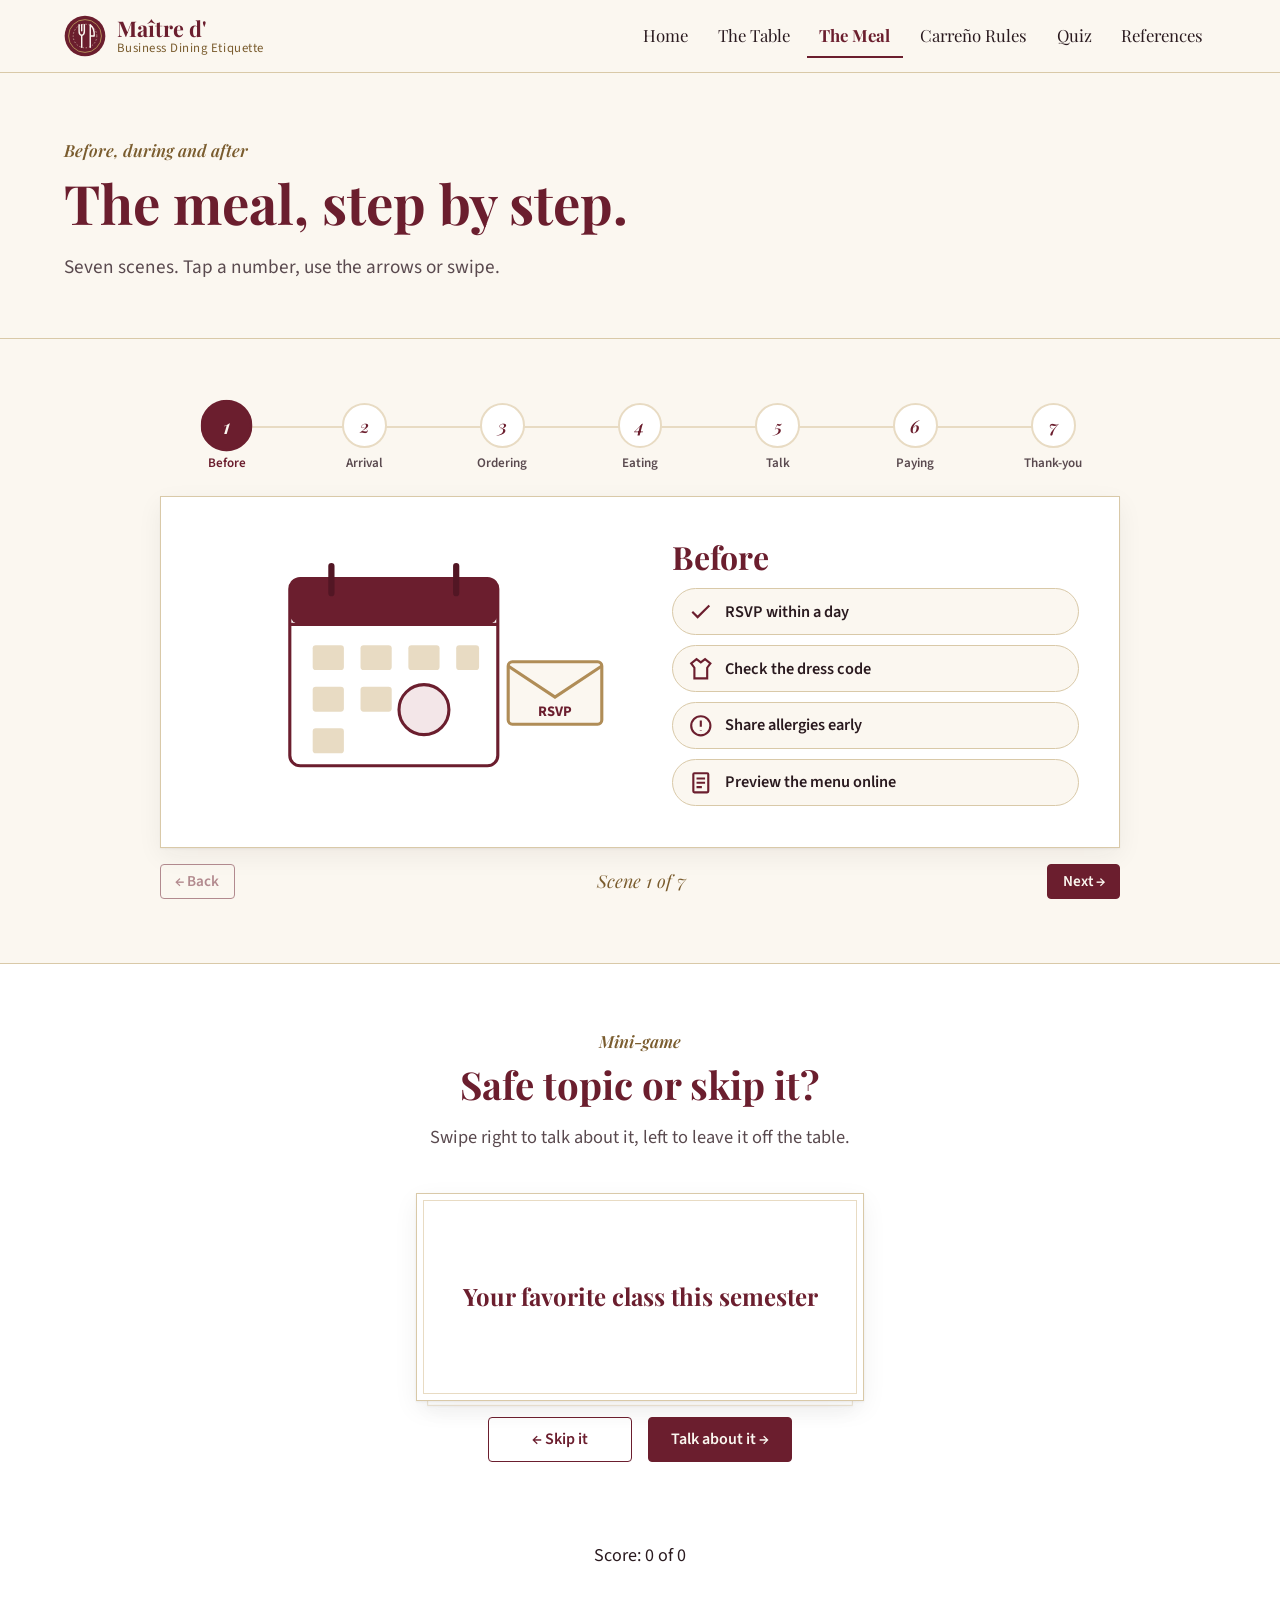
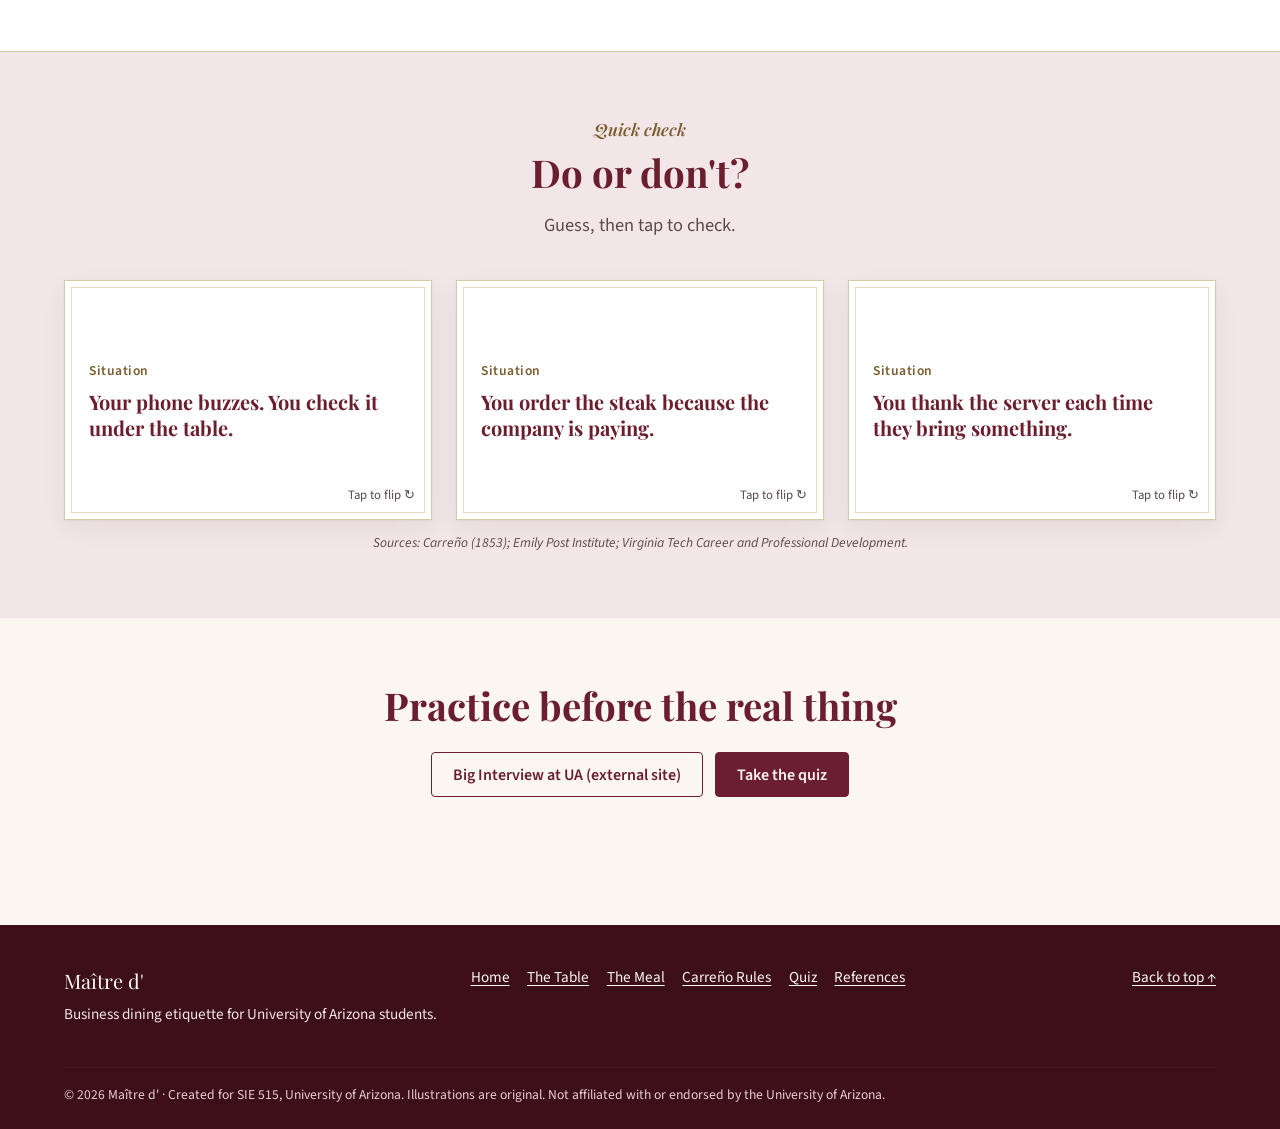
==== commit b731553c: "Make the site more interactive and visual - Global: scroll progress bar, 3D tilt cards, count-up sta" ====
--- a/behavior.html
+++ b/behavior.html
@@ -47,202 +47,224 @@
   <div class="wrap">
     <span class="kicker">Before, during and after</span>
     <h1>The meal, step by step.</h1>
-    <p class="lead">Seven moments where a good impression is made or lost, with what to do at each one.</p>
-  </div>
-</section>
-
-<nav class="rail-sticky" aria-label="Meal steps">
+    <p class="lead">Seven scenes. Tap a number, use the arrows or swipe.</p>
+  </div>
+</section>
+
+<section class="section" aria-label="Meal scenes">
+  <div class="wrap player" id="player">
+    <ol class="player-tabs" role="tablist" aria-label="Meal steps">
+      <li class="bar" id="ptab-bar" role="presentation" aria-hidden="true"></li>
+      <li role="presentation"><button class="ptab" role="tab" type="button" id="tab-before" aria-controls="before" aria-selected="true"><span class="ptab-dot">1</span><span class="ptab-label">Before</span></button></li>
+      <li role="presentation"><button class="ptab" role="tab" type="button" id="tab-arrival" aria-controls="arrival" aria-selected="false" tabindex="-1"><span class="ptab-dot">2</span><span class="ptab-label">Arrival</span></button></li>
+      <li role="presentation"><button class="ptab" role="tab" type="button" id="tab-ordering" aria-controls="ordering" aria-selected="false" tabindex="-1"><span class="ptab-dot">3</span><span class="ptab-label">Ordering</span></button></li>
+      <li role="presentation"><button class="ptab" role="tab" type="button" id="tab-eating" aria-controls="eating" aria-selected="false" tabindex="-1"><span class="ptab-dot">4</span><span class="ptab-label">Eating</span></button></li>
+      <li role="presentation"><button class="ptab" role="tab" type="button" id="tab-conversation" aria-controls="conversation" aria-selected="false" tabindex="-1"><span class="ptab-dot">5</span><span class="ptab-label">Talk</span></button></li>
+      <li role="presentation"><button class="ptab" role="tab" type="button" id="tab-paying" aria-controls="paying" aria-selected="false" tabindex="-1"><span class="ptab-dot">6</span><span class="ptab-label">Paying</span></button></li>
+      <li role="presentation"><button class="ptab" role="tab" type="button" id="tab-thanks" aria-controls="thanks" aria-selected="false" tabindex="-1"><span class="ptab-dot">7</span><span class="ptab-label">Thank-you</span></button></li>
+    </ol>
+
+    <!-- 1 BEFORE -->
+    <div class="scene" role="tabpanel" id="before" aria-labelledby="tab-before" tabindex="0">
+      <svg class="scene-art" viewBox="0 0 400 260" role="img" aria-label="Animated calendar with a date being checked off and an RSVP envelope flying in">
+        <rect x="70" y="40" width="200" height="180" rx="10" fill="#fff" stroke="#6b1e2e" stroke-width="3"/>
+        <path d="M70 84h200" stroke="#6b1e2e" stroke-width="3"/><rect x="70" y="40" width="200" height="44" rx="10" fill="#6b1e2e"/>
+        <path d="M110 28v26M230 28v26" stroke="#521624" stroke-width="6" stroke-linecap="round"/>
+        <g fill="#e8dbc3"><rect x="92" y="104" width="30" height="24" rx="3"/><rect x="138" y="104" width="30" height="24" rx="3"/><rect x="184" y="104" width="30" height="24" rx="3"/><rect x="230" y="104" width="22" height="24" rx="3"/><rect x="92" y="144" width="30" height="24" rx="3"/><rect x="138" y="144" width="30" height="24" rx="3"/><rect x="92" y="184" width="30" height="24" rx="3"/></g>
+        <circle cx="199" cy="166" r="24" fill="#f3e6e8" stroke="#6b1e2e" stroke-width="3"/>
+        <path class="s-draw-loop" pathLength="1" d="M187 166l9 9 16-18" fill="none" stroke="#6b1e2e" stroke-width="5" stroke-linecap="round" stroke-linejoin="round"/>
+        <g class="s-fly">
+          <rect x="280" y="120" width="90" height="60" rx="4" fill="#fbf7f0" stroke="#b08d57" stroke-width="3"/>
+          <path d="M280 124l45 30 45-30" fill="none" stroke="#b08d57" stroke-width="3"/>
+          <text x="325" y="172" text-anchor="middle" font-family="Source Sans 3, sans-serif" font-weight="700" font-size="14" fill="#6b1e2e">RSVP</text>
+        </g>
+      </svg>
+      <div>
+        <h2>Before</h2>
+        <ul class="chips">
+          <li><svg viewBox="0 0 24 24" aria-hidden="true" fill="none" stroke="currentColor" stroke-width="2"><path d="M4 12l5 5 11-11"/></svg>RSVP within a day</li>
+          <li><svg viewBox="0 0 24 24" aria-hidden="true" fill="none" stroke="currentColor" stroke-width="2"><path d="M8 3l4 3 4-3 5 4-3 4v10H6V11L3 7z"/></svg>Check the dress code</li>
+          <li><svg viewBox="0 0 24 24" aria-hidden="true" fill="none" stroke="currentColor" stroke-width="2"><circle cx="12" cy="12" r="9"/><path d="M12 7v6M12 16v.5"/></svg>Share allergies early</li>
+          <li><svg viewBox="0 0 24 24" aria-hidden="true" fill="none" stroke="currentColor" stroke-width="2"><rect x="5" y="3" width="14" height="18" rx="1"/><path d="M8 8h8M8 12h8M8 16h5"/></svg>Preview the menu online</li>
+        </ul>
+      </div>
+    </div>
+
+    <!-- 2 ARRIVAL -->
+    <div class="scene" role="tabpanel" id="arrival" aria-labelledby="tab-arrival" tabindex="0">
+      <svg class="scene-art" viewBox="0 0 400 260" role="img" aria-label="Animated clock ticking toward the hour beside a phone set to silent">
+        <circle cx="150" cy="130" r="100" fill="#fff" stroke="#6b1e2e" stroke-width="4"/>
+        <circle cx="150" cy="130" r="88" fill="none" stroke="#e8dbc3" stroke-width="2" stroke-dasharray="2 12"/>
+        <path d="M150 40a90 90 0 0 0-45 12" fill="none" stroke="#b08d57" stroke-width="12" stroke-linecap="round" opacity=".7"/>
+        <path d="M150 130V78" stroke="#6b1e2e" stroke-width="7" stroke-linecap="round"/>
+        <g class="s-spin" style="transform-origin:150px 130px"><path d="M150 130V50" stroke="#a35a68" stroke-width="4" stroke-linecap="round"/></g>
+        <circle cx="150" cy="130" r="7" fill="#6b1e2e"/>
+        <text x="150" y="250" text-anchor="middle" font-family="Playfair Display, Georgia, serif" font-style="italic" font-size="18" fill="#7a5c2e">5–10 min early</text>
+        <g class="s-ring">
+          <rect x="290" y="70" width="64" height="116" rx="12" fill="#2a1a1f"/>
+          <rect x="297" y="82" width="50" height="88" rx="4" fill="#3d0f19"/>
+          <path d="M310 110q12-10 24 0M314 118q8-6 16 0" fill="none" stroke="#e8dbc3" stroke-width="3" stroke-linecap="round"/>
+          <path d="M296 80l52 100" stroke="#b08d57" stroke-width="5" stroke-linecap="round"/>
+        </g>
+      </svg>
+      <div>
+        <h2>Arrival</h2>
+        <ul class="chips">
+          <li><svg viewBox="0 0 24 24" aria-hidden="true" fill="none" stroke="currentColor" stroke-width="2"><circle cx="12" cy="13" r="8"/><path d="M12 9v4l3 2"/></svg>5–10 minutes early</li>
+          <li><svg viewBox="0 0 24 24" aria-hidden="true" fill="none" stroke="currentColor" stroke-width="2"><rect x="7" y="2" width="10" height="20" rx="2"/><path d="M3 3l18 18"/></svg>Phone silent and away</li>
+          <li><svg viewBox="0 0 24 24" aria-hidden="true" fill="none" stroke="currentColor" stroke-width="2"><path d="M3 12l4-4 5 3 5-3 4 4-6 6-3-2-3 2z"/></svg>Firm handshake, full name</li>
+          <li><svg viewBox="0 0 24 24" aria-hidden="true" fill="none" stroke="currentColor" stroke-width="2"><path d="M6 21V11h12v10M6 15h12M8 11V4h8v7"/></svg>Wait to be seated</li>
+        </ul>
+      </div>
+    </div>
+
+    <!-- 3 ORDERING -->
+    <div class="scene" role="tabpanel" id="ordering" aria-labelledby="tab-ordering" tabindex="0">
+      <svg class="scene-art" viewBox="0 0 400 260" role="img" aria-label="Animated menu: a mid-priced chicken dish gets circled while spaghetti is crossed out">
+        <rect x="100" y="14" width="200" height="236" rx="4" fill="#fff" stroke="#6b1e2e" stroke-width="3"/>
+        <rect x="110" y="24" width="180" height="216" fill="none" stroke="#b08d57"/>
+        <text x="200" y="56" text-anchor="middle" font-family="Playfair Display, Georgia, serif" font-weight="700" font-size="22" fill="#6b1e2e">Menu</text>
+        <g font-family="Source Sans 3, sans-serif" font-size="15" fill="#2a1a1f">
+          <text x="128" y="96">Steak, 16 oz</text><text x="272" y="96" text-anchor="end">$$$$</text>
+          <text x="128" y="136">Spaghetti</text><text x="272" y="136" text-anchor="end">$$</text>
+          <text x="128" y="176">Grilled chicken</text><text x="272" y="176" text-anchor="end">$$</text>
+          <text x="128" y="216">Ribs, full rack</text><text x="272" y="216" text-anchor="end">$$$</text>
+        </g>
+        <path class="s-draw" pathLength="1" d="M122 131h120" stroke="#6b1e2e" stroke-width="3" stroke-linecap="round"/>
+        <path class="s-draw" pathLength="1" style="animation-delay:.8s" d="M122 211h120" stroke="#6b1e2e" stroke-width="3" stroke-linecap="round"/>
+        <ellipse class="s-draw-loop" pathLength="1" cx="198" cy="171" rx="88" ry="20" fill="none" stroke="#b08d57" stroke-width="4"/>
+        <g class="s-bob"><circle cx="340" cy="170" r="22" fill="#6b1e2e"/><path d="M330 170l7 7 13-14" fill="none" stroke="#fff" stroke-width="4" stroke-linecap="round"/></g>
+      </svg>
+      <div>
+        <h2>Ordering</h2>
+        <ul class="chips">
+          <li><svg viewBox="0 0 24 24" aria-hidden="true" fill="none" stroke="currentColor" stroke-width="2"><path d="M4 12l5 5 11-11"/></svg>Mid-priced, easy to eat</li>
+          <li><svg viewBox="0 0 24 24" aria-hidden="true" fill="none" stroke="currentColor" stroke-width="2"><path d="M5 5l14 14M19 5L5 19"/></svg>Nothing messy</li>
+          <li><svg viewBox="0 0 24 24" aria-hidden="true" fill="none" stroke="currentColor" stroke-width="2"><path d="M7 3h10l-1 8a4 4 0 0 1-8 0zM12 15v5M8 21h8"/></svg>Alcohol: host first, max one</li>
+          <li><svg viewBox="0 0 24 24" aria-hidden="true" fill="none" stroke="currentColor" stroke-width="2"><circle cx="12" cy="7" r="4"/><path d="M4 21a8 8 0 0 1 16 0"/></svg>Follow the host's lead</li>
+        </ul>
+      </div>
+    </div>
+
+    <!-- 4 EATING -->
+    <div class="scene" role="tabpanel" id="eating" aria-labelledby="tab-eating" tabindex="0">
+      <svg class="scene-art" viewBox="0 0 400 260" role="img" aria-label="Animated plate with steam; a fork lifts a small bite">
+        <ellipse cx="200" cy="170" rx="150" ry="62" fill="#fff" stroke="#8a6a3c" stroke-width="3"/>
+        <ellipse cx="200" cy="170" rx="104" ry="40" fill="#f3e6e8" stroke="#a35a68" stroke-width="2"/>
+        <ellipse cx="185" cy="164" rx="40" ry="16" fill="#e8dbc3" stroke="#7a5c2e" stroke-width="2"/>
+        <g fill="none" stroke="#a35a68" stroke-width="3" stroke-linecap="round">
+          <path class="s-steam" d="M170 140q-8-14 0-28t0-28"/><path class="s-steam" d="M190 136q-8-14 0-28t0-28"/><path class="s-steam" d="M210 140q-8-14 0-28t0-28"/>
+        </g>
+        <g class="s-lift">
+          <path d="M262 186l40-80" stroke="#6b1e2e" stroke-width="6" stroke-linecap="round"/>
+          <path d="M296 112l14-28M304 116l14-28M312 120l14-28" stroke="#6b1e2e" stroke-width="3" stroke-linecap="round"/>
+          <circle cx="318" cy="96" r="7" fill="#b08d57"/>
+        </g>
+        <path d="M30 120l12 110h-22z" fill="#6b1e2e"/>
+      </svg>
+      <div>
+        <h2>Eating</h2>
+        <ul class="chips">
+          <li><svg viewBox="0 0 24 24" aria-hidden="true" fill="none" stroke="currentColor" stroke-width="2"><path d="M5 4h14l-3 16H8z"/></svg>Napkin on your lap</li>
+          <li><svg viewBox="0 0 24 24" aria-hidden="true" fill="none" stroke="currentColor" stroke-width="2"><circle cx="12" cy="13" r="8"/><path d="M12 9v4"/></svg>Wait for the host to start</li>
+          <li><svg viewBox="0 0 24 24" aria-hidden="true" fill="none" stroke="currentColor" stroke-width="2"><circle cx="12" cy="12" r="3"/></svg>Small bites</li>
+          <li><svg viewBox="0 0 24 24" aria-hidden="true" fill="none" stroke="currentColor" stroke-width="2"><path d="M4 14h6l2-3 2 3h6M8 9a4 4 0 0 1 8 0"/></svg>Ask, don't reach</li>
+        </ul>
+        <a class="card-link" href="table.html">Which fork? See the table →</a>
+      </div>
+    </div>
+
+    <!-- 5 CONVERSATION -->
+    <div class="scene" role="tabpanel" id="conversation" aria-labelledby="tab-conversation" tabindex="0">
+      <svg class="scene-art" viewBox="0 0 400 260" role="img" aria-label="Animated speech bubbles appearing back and forth between two people">
+        <circle cx="70" cy="200" r="34" fill="#6b1e2e"/><path d="M30 260a40 40 0 0 1 80 0" fill="#6b1e2e"/>
+        <circle cx="330" cy="200" r="34" fill="#b08d57"/><path d="M290 260a40 40 0 0 1 80 0" fill="#b08d57"/>
+        <g class="s-pop"><path d="M40 40h170v70H90l-24 24v-24H40z" fill="#fff" stroke="#6b1e2e" stroke-width="3" stroke-linejoin="round"/>
+          <text x="125" y="82" text-anchor="middle" font-family="Source Sans 3, sans-serif" font-size="16" fill="#2a1a1f">How did you start?</text></g>
+        <g class="s-pop2"><path d="M190 90h170v70h-26v24l-24-24H190z" fill="#f3e6e8" stroke="#b08d57" stroke-width="3" stroke-linejoin="round"/>
+          <g class="s-type" fill="#6b1e2e"><circle cx="252" cy="125" r="6"/><circle cx="275" cy="125" r="6"/><circle cx="298" cy="125" r="6"/></g></g>
+      </svg>
+      <div>
+        <h2>Conversation</h2>
+        <ul class="chips">
+          <li><svg viewBox="0 0 24 24" aria-hidden="true" fill="none" stroke="currentColor" stroke-width="2"><circle cx="12" cy="7" r="4"/><path d="M4 21a8 8 0 0 1 16 0"/></svg>Host starts business talk</li>
+          <li><svg viewBox="0 0 24 24" aria-hidden="true" fill="none" stroke="currentColor" stroke-width="2"><path d="M3 12h4M17 12h4M12 6v12"/></svg>Talk to both neighbors</li>
+          <li><svg viewBox="0 0 24 24" aria-hidden="true" fill="none" stroke="currentColor" stroke-width="2"><circle cx="12" cy="12" r="9"/><path d="M8 15h8M5 5l14 14"/></svg>Never with a full mouth</li>
+        </ul>
+        <a class="card-link" href="#swipe-title">Play: safe topic or skip it? ↓</a>
+      </div>
+    </div>
+
+    <!-- 6 PAYING -->
+    <div class="scene" role="tabpanel" id="paying" aria-labelledby="tab-paying" tabindex="0">
+      <svg class="scene-art" viewBox="0 0 400 260" role="img" aria-label="Animated check folder sliding across the table to the host">
+        <rect x="10" y="190" width="380" height="14" rx="4" fill="#e8dbc3"/>
+        <text x="80" y="240" text-anchor="middle" font-family="Source Sans 3, sans-serif" font-weight="700" font-size="16" fill="#7a5c2e">You</text>
+        <text x="320" y="240" text-anchor="middle" font-family="Source Sans 3, sans-serif" font-weight="700" font-size="16" fill="#6b1e2e">Host</text>
+        <path d="M120 230h160" stroke="#b08d57" stroke-width="2" stroke-dasharray="6 6"/><path d="M272 224l10 6-10 6" fill="none" stroke="#b08d57" stroke-width="2"/>
+        <g class="s-slide">
+          <rect x="40" y="110" width="110" height="78" rx="4" fill="#6b1e2e"/>
+          <path d="M62 70h66v86l-8-6-9 6-8-6-8 6-9-6-8 6-8-6z" fill="#fff" stroke="#521624" stroke-width="2"/>
+          <path d="M74 90h42M74 104h42M74 118h24" stroke="#a35a68" stroke-width="3" stroke-linecap="round"/>
+        </g>
+      </svg>
+      <div>
+        <h2>Paying</h2>
+        <ul class="chips">
+          <li><svg viewBox="0 0 24 24" aria-hidden="true" fill="none" stroke="currentColor" stroke-width="2"><path d="M4 12h14M13 6l6 6-6 6"/></svg>Who invites, pays</li>
+          <li><svg viewBox="0 0 24 24" aria-hidden="true" fill="none" stroke="currentColor" stroke-width="2"><path d="M5 5l14 14M19 5L5 19"/></svg>Don't grab the check</li>
+          <li><svg viewBox="0 0 24 24" aria-hidden="true" fill="none" stroke="currentColor" stroke-width="2"><path d="M12 3v18M16 7H10a3 3 0 0 0 0 6h4a3 3 0 0 1 0 6H8"/></svg>Hosting? Tip 18–20%</li>
+        </ul>
+      </div>
+    </div>
+
+    <!-- 7 THANKS -->
+    <div class="scene" role="tabpanel" id="thanks" aria-labelledby="tab-thanks" tabindex="0">
+      <svg class="scene-art" viewBox="0 0 400 260" role="img" aria-label="Animated thank-you email flying away with a 24-hour badge">
+        <path d="M30 220q90-10 150-60t170-110" fill="none" stroke="#e8dbc3" stroke-width="3" stroke-dasharray="4 10"/>
+        <g class="s-fly" style="animation-duration:3.6s">
+          <rect x="130" y="90" width="150" height="100" rx="6" fill="#fff" stroke="#6b1e2e" stroke-width="3"/>
+          <path d="M130 94l75 52 75-52" fill="none" stroke="#6b1e2e" stroke-width="3"/>
+          <text x="205" y="180" text-anchor="middle" font-family="Playfair Display, Georgia, serif" font-style="italic" font-size="16" fill="#6b1e2e">Thank you!</text>
+        </g>
+        <g class="s-bob"><circle cx="320" cy="200" r="38" fill="#6b1e2e"/>
+          <text x="320" y="208" text-anchor="middle" font-family="Source Sans 3, sans-serif" font-weight="700" font-size="22" fill="#fbf7f0">24 h</text></g>
+      </svg>
+      <div>
+        <h2>Thank-you</h2>
+        <ul class="chips">
+          <li><svg viewBox="0 0 24 24" aria-hidden="true" fill="none" stroke="currentColor" stroke-width="2"><path d="M8 20h8M6 8h12v4a6 6 0 0 1-12 0z"/></svg>Linger a little</li>
+          <li><svg viewBox="0 0 24 24" aria-hidden="true" fill="none" stroke="currentColor" stroke-width="2"><path d="M12 21s-8-5-8-11a4 4 0 0 1 8-1 4 4 0 0 1 8 1c0 6-8 11-8 11z"/></svg>Thank the host in person</li>
+          <li><svg viewBox="0 0 24 24" aria-hidden="true" fill="none" stroke="currentColor" stroke-width="2"><rect x="3" y="6" width="18" height="13" rx="1"/><path d="M3 7l9 6 9-6"/></svg>Email within 24 hours</li>
+          <li><svg viewBox="0 0 24 24" aria-hidden="true" fill="none" stroke="currentColor" stroke-width="2"><path d="M4 4h16v12H8l-4 4z"/></svg>Mention one specific moment</li>
+        </ul>
+      </div>
+    </div>
+
+    <div class="player-nav">
+      <button class="btn btn--ghost btn--small" type="button" id="p-prev">← Back</button>
+      <span class="player-count" id="p-count" aria-live="polite">Scene 1 of 7</span>
+      <button class="btn btn--small" type="button" id="p-next">Next →</button>
+    </div>
+  </div>
+</section>
+
+<section class="section section--paper" aria-labelledby="swipe-title">
   <div class="wrap">
-    <ol class="rail" id="step-rail">
-      <li><a href="#before">Before</a></li>
-      <li><a href="#arrival">Arrival</a></li>
-      <li><a href="#ordering">Ordering</a></li>
-      <li><a href="#eating">Eating</a></li>
-      <li><a href="#conversation">Conversation</a></li>
-      <li><a href="#paying">Paying</a></li>
-      <li><a href="#thanks">Thank-you</a></li>
-    </ol>
-  </div>
-</nav>
-
-<section class="section" aria-label="Timeline">
-  <div class="wrap narrow" style="max-width:56rem">
-    <ol class="timeline">
-
-      <li class="step reveal" id="before">
-        <span class="step-marker" aria-hidden="true">1</span>
-        <div class="step-body">
-          <div>
-            <h2>Before the meal</h2>
-            <ul class="tip-list">
-              <li><strong>RSVP</strong> within a day, and confirm time and place the day before.</li>
-              <li><strong>Dress code:</strong> when unsure, go business casual or one step up.</li>
-              <li><strong>Allergies or diet?</strong> Tell the host in advance, briefly.</li>
-              <li><strong>Read the menu online</strong> and choose two options.</li>
-            </ul>
-          </div>
-          <svg class="step-art" viewBox="0 0 120 100" role="img" aria-label="Calendar with a checked date">
-            <g fill="none" stroke="currentColor" stroke-width="2.5" stroke-linecap="round" stroke-linejoin="round">
-              <rect x="14" y="16" width="92" height="74" rx="4" fill="#fff"/><path d="M14 34h92M36 8v16M84 8v16"/>
-              <path d="M30 48h10M55 48h10M80 48h10M30 64h10M55 64h10M30 78h10"/>
-              <circle cx="85" cy="70" r="12" fill="#f3e6e8"/><path d="M79 70l4 4 8-8"/>
-            </g>
-          </svg>
-        </div>
-      </li>
-
-      <li class="step reveal" id="arrival">
-        <span class="step-marker" aria-hidden="true">2</span>
-        <div class="step-body">
-          <div>
-            <h2>Arrival</h2>
-            <ul class="tip-list">
-              <li><strong>Arrive 5–10 minutes early.</strong> Late is never neutral.</li>
-              <li><strong>Phone on silent and out of sight</strong>, in a pocket or bag, before you walk in.</li>
-              <li><strong>Firm handshake</strong>, eye contact, and your full name.</li>
-              <li><strong>Wait for the host</strong> to show you your seat before sitting.</li>
-            </ul>
-          </div>
-          <svg class="step-art" viewBox="0 0 120 100" role="img" aria-label="Clock showing a few minutes before the hour">
-            <g fill="none" stroke="currentColor" stroke-width="2.5" stroke-linecap="round">
-              <circle cx="60" cy="52" r="40" fill="#fff"/><circle cx="60" cy="52" r="3" fill="currentColor"/>
-              <path d="M60 52V22M60 52l-12-4"/>
-              <path d="M60 15v4M97 52h-4M60 89v-4M23 52h4" stroke-width="2"/>
-              <path d="M88 20a40 40 0 0 0-14-9" stroke="#b08d57" stroke-width="5"/>
-            </g>
-          </svg>
-        </div>
-      </li>
-
-      <li class="step reveal" id="ordering">
-        <span class="step-marker" aria-hidden="true">3</span>
-        <div class="step-body">
-          <div>
-            <h2>Ordering</h2>
-            <ul class="tip-list">
-              <li><strong>Mid-priced and easy to eat:</strong> chicken, fish, salad.</li>
-              <li><strong>Skip messy food:</strong> spaghetti, ribs, wings, big burgers.</li>
-              <li><strong>Alcohol?</strong> Only if your host drinks, and only one.</li>
-              <li><strong>Follow the host's lead</strong> on appetizers and dessert.</li>
-            </ul>
-          </div>
-          <svg class="step-art" viewBox="0 0 120 100" role="img" aria-label="Menu card with a checked mid-priced dish">
-            <g fill="none" stroke="currentColor" stroke-width="2.5" stroke-linecap="round" stroke-linejoin="round">
-              <rect x="26" y="6" width="68" height="88" rx="2" fill="#fff"/><rect x="31" y="11" width="58" height="78" stroke-width="1" stroke="#b08d57"/>
-              <path d="M44 24h32" stroke-width="3"/>
-              <path d="M40 40h28M40 54h28M40 68h28" stroke-width="2"/>
-              <path d="M72 40h8M72 68h8" stroke-width="2"/>
-              <circle cx="76" cy="54" r="8" fill="#f3e6e8"/><path d="M72 54l3 3 5-6"/>
-            </g>
-          </svg>
-        </div>
-      </li>
-
-      <li class="step reveal" id="eating">
-        <span class="step-marker" aria-hidden="true">4</span>
-        <div class="step-body">
-          <div>
-            <h2>Eating</h2>
-            <ul class="tip-list">
-              <li><strong>Napkin on your lap</strong> right after you sit.</li>
-              <li><strong>Wait</strong> until everyone is served and the host starts.</li>
-              <li><strong>Small bites</strong>, so you can always answer a question.</li>
-              <li><strong>Ask, don't reach.</strong> Pass salt and pepper together, to the right.</li>
-            </ul>
-            <a class="card-link" href="table.html">Which fork? See the place setting →</a>
-          </div>
-          <svg class="step-art" viewBox="0 0 120 100" role="img" aria-label="Plate with fork on the left and knife on the right">
-            <g fill="none" stroke="currentColor" stroke-width="2.5" stroke-linecap="round" stroke-linejoin="round">
-              <circle cx="60" cy="50" r="34" fill="#fff"/><circle cx="60" cy="50" r="22" fill="#f3e6e8" stroke="#b08d57"/>
-              <path d="M12 18v16q0 6 5 7v45M17 18v14M22 18v16q0 6-5 7"/>
-              <path d="M104 86V18q8 10 6 30h-6"/>
-            </g>
-          </svg>
-        </div>
-      </li>
-
-      <li class="step reveal" id="conversation">
-        <span class="step-marker" aria-hidden="true">5</span>
-        <div class="step-body">
-          <div>
-            <h2>Conversation</h2>
-            <ul class="tip-list">
-              <li><strong>Let the host start business talk</strong>, usually after ordering.</li>
-              <li><strong>Talk to both neighbors</strong>, not only the recruiter.</li>
-              <li><strong>Never talk with your mouth full.</strong></li>
-            </ul>
-            <p style="margin: var(--space-2) 0 .75rem; font-weight:600;">Easy openers</p>
-            <div class="bubbles">
-              <span class="bubble">"How did you get started at the company?"</span>
-              <span class="bubble">"What do you enjoy most about Tucson?"</span>
-              <span class="bubble">"What does a typical first year look like?"</span>
-            </div>
-            <p style="margin: var(--space-3) 0 .75rem; font-weight:600;">Leave off the table <span class="visually-hidden">(topics to avoid)</span></p>
-            <div class="bubbles">
-              <span class="bubble bubble--avoid">Politics &amp; religion</span>
-              <span class="bubble bubble--avoid">Salary (at a first meal)</span>
-              <span class="bubble bubble--avoid">Complaints &amp; gossip</span>
-            </div>
-          </div>
-          <svg class="step-art" viewBox="0 0 120 100" role="img" aria-label="Two speech bubbles">
-            <g fill="none" stroke="currentColor" stroke-width="2.5" stroke-linejoin="round">
-              <path d="M10 14h62v36H34l-12 12V50H10z" fill="#fff"/>
-              <path d="M48 44h62v36h-12v12L86 80H48z" fill="#f3e6e8"/>
-              <path d="M22 28h38M22 38h26" stroke-linecap="round"/>
-              <circle cx="66" cy="62" r="2" fill="currentColor"/><circle cx="79" cy="62" r="2" fill="currentColor"/><circle cx="92" cy="62" r="2" fill="currentColor"/>
-            </g>
-          </svg>
-        </div>
-      </li>
-
-      <li class="step reveal" id="paying">
-        <span class="step-marker" aria-hidden="true">6</span>
-        <div class="step-body">
-          <div>
-            <h2>Paying</h2>
-            <ul class="tip-list">
-              <li><strong>Whoever invites, pays.</strong> At a recruiter meal, that's the company.</li>
-              <li><strong>Don't reach for the check.</strong> A sincere "thank you" is enough.</li>
-              <li><strong>If you host:</strong> tip 18–20% in the U.S. and settle the bill discreetly.</li>
-            </ul>
-          </div>
-          <svg class="step-art" viewBox="0 0 120 100" role="img" aria-label="Check folder with a receipt">
-            <g fill="none" stroke="currentColor" stroke-width="2.5" stroke-linecap="round" stroke-linejoin="round">
-              <rect x="18" y="20" width="84" height="66" rx="3" fill="#6b1e2e" stroke="#521624"/>
-              <path d="M40 8h40v62l-6-4-7 4-7-4-7 4-7-4-6 4z" fill="#fff"/>
-              <path d="M48 22h24M48 32h24M48 42h14" stroke-width="2"/>
-              <path d="M64 52h8" stroke-width="3"/>
-            </g>
-          </svg>
-        </div>
-      </li>
-
-      <li class="step reveal" id="thanks">
-        <span class="step-marker" aria-hidden="true">7</span>
-        <div class="step-body">
-          <div>
-            <h2>The thank-you</h2>
-            <ul class="tip-list">
-              <li><strong>Stay a little</strong> after the meal; don't rush off.</li>
-              <li><strong>Thank the host</strong> at the table.</li>
-              <li><strong>Email within 24 hours.</strong> Mention one specific moment from the conversation.</li>
-            </ul>
-            <div class="menu-card" style="margin-top: var(--space-2); font-size:1rem;">
-              <p style="margin-bottom:.4rem"><strong>Subject:</strong> Thank you for lunch today</p>
-              <p style="margin-bottom:.4rem">Dear Ms. Rivera,</p>
-              <p style="margin-bottom:.4rem">Thank you for lunch and for explaining how your team tests new products. It made me even more excited about the internship.</p>
-              <p style="margin-bottom:0">Best regards,<br>Alex Smith</p>
-            </div>
-          </div>
-          <svg class="step-art" viewBox="0 0 120 100" role="img" aria-label="Envelope with a check mark">
-            <g fill="none" stroke="currentColor" stroke-width="2.5" stroke-linecap="round" stroke-linejoin="round">
-              <rect x="10" y="22" width="90" height="60" rx="3" fill="#fff"/><path d="M10 25l45 32 45-32"/>
-              <circle cx="96" cy="78" r="16" fill="#6b1e2e" stroke="#521624"/><path d="M89 78l5 5 9-10" stroke="#fff"/>
-            </g>
-          </svg>
-        </div>
-      </li>
-    </ol>
+    <div class="section-head center">
+      <span class="kicker">Mini-game</span>
+      <h2 id="swipe-title">Safe topic or skip it?</h2>
+      <p>Swipe right to talk about it, left to leave it off the table.</p>
+    </div>
+    <div class="swiper" id="swiper">
+      <div class="swipe-stack" id="swipe-stack" aria-live="polite"></div>
+      <div class="swipe-btns">
+        <button class="btn btn--ghost swipe-btn" type="button" id="swipe-no">← Skip it</button>
+        <button class="btn swipe-btn" type="button" id="swipe-yes">Talk about it →</button>
+      </div>
+      <p class="swipe-fb" id="swipe-fb" aria-live="polite"></p>
+      <p id="swipe-score" class="center" style="margin-inline:auto">Score: 0 of 0</p>
+    </div>
   </div>
 </section>
 
@@ -251,7 +273,7 @@
     <div class="section-head center">
       <span class="kicker">Quick check</span>
       <h2 id="dodont-title">Do or don't?</h2>
-      <p>Guess, then tap the card to check.</p>
+      <p>Guess, then tap to check.</p>
     </div>
     <div class="flip-grid">
       <div class="flip"><button class="flip-btn" type="button">
@@ -266,18 +288,6 @@
         <span class="flip-face flip-front"><span class="flip-label">Situation</span><span class="flip-title">You thank the server each time they bring something.</span><span class="flip-hint">Tap to flip ↻</span></span>
         <span class="flip-face flip-back"><span class="flip-label">✓ Do</span><span class="flip-text">Recruiters notice how you treat staff. A quiet "thank you" says a lot.</span></span>
       </button></div>
-      <div class="flip"><button class="flip-btn" type="button">
-        <span class="flip-face flip-front"><span class="flip-label">Situation</span><span class="flip-title">Your food arrives first, so you start while it's hot.</span><span class="flip-hint">Tap to flip ↻</span></span>
-        <span class="flip-face flip-back"><span class="flip-label">✗ Don't</span><span class="flip-text">Wait until everyone is served and the host begins, unless the host tells you to start.</span></span>
-      </button></div>
-      <div class="flip"><button class="flip-btn" type="button">
-        <span class="flip-face flip-front"><span class="flip-label">Situation</span><span class="flip-title">You mention a food allergy when the host invites you.</span><span class="flip-hint">Tap to flip ↻</span></span>
-        <span class="flip-face flip-back"><span class="flip-label">✓ Do</span><span class="flip-text">Telling the host early, in one sentence, helps them plan and avoids an awkward moment.</span></span>
-      </button></div>
-      <div class="flip"><button class="flip-btn" type="button">
-        <span class="flip-face flip-front"><span class="flip-label">Situation</span><span class="flip-title">You leave right after dessert to catch the bus.</span><span class="flip-hint">Tap to flip ↻</span></span>
-        <span class="flip-face flip-back"><span class="flip-label">✗ Don't</span><span class="flip-text">Plan to stay a little while after the meal. If you must leave, tell the host at the start.</span></span>
-      </button></div>
     </div>
     <span class="source center">Sources: Carreño (1853); Emily Post Institute; Virginia Tech Career and Professional Development.</span>
   </div>
@@ -286,7 +296,6 @@
 <section class="section" aria-labelledby="practice-title">
   <div class="wrap narrow center">
     <h2 id="practice-title">Practice before the real thing</h2>
-    <p>Rehearse your answers with UA's free interview tools, then test what you learned here.</p>
     <div class="btn-row" style="justify-content:center">
       <a class="btn btn--ghost" href="https://career.arizona.edu/resources/big-interview/" target="_blank" rel="noopener">Big Interview at UA (external site)</a>
       <a class="btn" href="quiz.html">Take the quiz</a>
--- a/assets/css/style.css
+++ b/assets/css/style.css
@@ -675,3 +675,319 @@
   .print-list { display: block !important; }
   a { color: #000; }
 }
+
+/* =========================================================
+   v2 — motion & interaction layer
+   ========================================================= */
+
+/* scroll progress */
+.scroll-progress {
+  position: fixed; top: 0; left: 0; right: 0; height: 3px; z-index: 200;
+  background: linear-gradient(90deg, var(--gold), var(--burgundy));
+  transform-origin: 0 50%; transform: scaleX(0); pointer-events: none;
+}
+
+/* page entrance */
+.js main { animation: pageIn .6s ease both; }
+@keyframes pageIn { from { opacity: 0; transform: translateY(10px); } }
+
+/* stronger reveals */
+.js .reveal { transform: translateY(28px) scale(.98); filter: blur(4px); transition: opacity .8s ease, transform .8s cubic-bezier(.2,.7,.2,1), filter .8s ease; }
+.js .reveal.is-visible { filter: none; }
+.js .reveal-stagger > * { transform: translateY(24px) scale(.96); }
+
+/* 3D tilt + glare */
+.tilt { transform-style: preserve-3d; transition: transform .25s ease, box-shadow .25s ease; will-change: transform; }
+.tilt.is-tilting { transition: transform .08s linear; box-shadow: 0 18px 40px rgba(42,26,31,.14); }
+.tilt::before {
+  content: ""; position: absolute; inset: 0; pointer-events: none; z-index: 2; opacity: 0;
+  background: radial-gradient(circle at var(--gx, 50%) var(--gy, 50%), rgba(255,255,255,.55), transparent 55%);
+  transition: opacity .3s;
+}
+.tilt.is-tilting::before { opacity: 1; }
+
+/* button shine */
+.btn { position: relative; overflow: hidden; }
+.btn::after {
+  content: ""; position: absolute; top: 0; bottom: 0; left: -60%; width: 40%;
+  background: linear-gradient(100deg, transparent, rgba(255,255,255,.35), transparent);
+  transform: skewX(-20deg); transition: left .6s ease;
+}
+.btn:hover::after { left: 130%; }
+a.btn[target="_blank"]::after { content: ""; }
+
+/* rotating words */
+.rotator { display: inline-grid; vertical-align: bottom; }
+.rotator > span { grid-area: 1 / 1; opacity: 0; transform: translateY(.6em); transition: opacity .5s, transform .5s; white-space: nowrap; }
+.rotator > span.on { opacity: 1; transform: none; }
+.no-js .rotator > span:first-child { opacity: 1; transform: none; }
+
+/* hero parallax + idle float */
+.hero { position: relative; overflow: hidden; }
+.hero-art .layer { transition: transform .4s cubic-bezier(.2,.7,.2,1); }
+.float-a { animation: floatY 5s ease-in-out infinite; }
+.float-b { animation: floatY 6.5s ease-in-out infinite reverse; }
+@keyframes floatY { 50% { transform: translateY(-6px); } }
+.sparkle { transform-box: fill-box; transform-origin: center; animation: twinkle 2.8s ease-in-out infinite; }
+.sparkle:nth-of-type(2) { animation-delay: .9s; } .sparkle:nth-of-type(3) { animation-delay: 1.8s; }
+@keyframes twinkle { 0%, 100% { opacity: 0; transform: scale(.3) rotate(0); } 50% { opacity: 1; transform: scale(1) rotate(90deg); } }
+.scroll-cue { display: flex; justify-content: center; margin-top: var(--space-3); color: var(--gold-text); }
+.scroll-cue svg { width: 1.6rem; height: 2.4rem; }
+.scroll-cue .dot { animation: cue 1.8s ease-in-out infinite; }
+@keyframes cue { 0% { transform: translateY(0); opacity: 1; } 70% { transform: translateY(10px); opacity: 0; } 100% { opacity: 0; } }
+
+/* idea flip cards (icon-first) */
+.idea .flip-front { align-items: center; text-align: center; }
+.idea .flip-front .card-icon { width: 4.5rem; height: 4.5rem; margin: 0; }
+.idea .flip-back { align-items: center; text-align: center; }
+.idea-link { display: block; text-align: center; margin-top: .6rem; font-weight: 600; text-decoration: none; }
+.idea-link:hover { text-decoration: underline; }
+.icon-anim .ia-draw { stroke-dasharray: 60; stroke-dashoffset: 60; animation: iaDraw 2.6s ease-in-out infinite; }
+.icon-anim .ia-wiggle { transform-box: fill-box; transform-origin: 50% 100%; animation: wiggle 2.4s ease-in-out infinite; }
+.icon-anim .ia-pulse { transform-box: fill-box; transform-origin: center; animation: pulse 2s ease-in-out infinite; }
+.icon-anim .ia-flap { transform-box: fill-box; transform-origin: 50% 0; animation: flap 2.6s ease-in-out infinite; }
+@keyframes iaDraw { 40%, 80% { stroke-dashoffset: 0; } 100% { stroke-dashoffset: -60; } }
+@keyframes wiggle { 0%, 100% { transform: rotate(0); } 25% { transform: rotate(-8deg); } 75% { transform: rotate(8deg); } }
+@keyframes pulse { 50% { transform: scale(1.25); } }
+@keyframes flap { 0%, 100% { transform: scaleY(1); } 50% { transform: scaleY(-.6); } }
+
+/* BMW stage */
+.bmw-stage { position: relative; }
+.bmw-item svg { transition: transform .2s; }
+.js .bmw-stage .bmw-item { opacity: 0; transform: translateY(-60px) rotate(-6deg); }
+.bmw-stage.is-set .bmw-item { animation: dropIn .8s cubic-bezier(.3,1.5,.5,1) forwards; }
+.bmw-stage.is-set .bmw-item:nth-child(2) { animation-delay: .35s; }
+.bmw-stage.is-set .bmw-item:nth-child(3) { animation-delay: .7s; }
+@keyframes dropIn { to { opacity: 1; transform: none; } }
+.bmw-item:hover svg { transform: translateY(-6px) scale(1.05); }
+.hands { display: flex; justify-content: center; gap: var(--space-4); margin-top: var(--space-3); }
+.hand { text-align: center; }
+.hand svg { width: 8rem; height: 8rem; }
+.hand .h-stroke { stroke-dasharray: 1; stroke-dashoffset: 1; }
+.hands.is-on .h-stroke { animation: draw 1.2s ease forwards; }
+.hands.is-on .hand:nth-child(2) .h-stroke { animation-delay: .5s; }
+.hand .h-letter { opacity: 0; transform: scale(.4); transform-box: fill-box; transform-origin: center; transition: opacity .4s 1.1s, transform .5s 1.1s cubic-bezier(.3,1.6,.5,1); }
+.hands.is-on .h-letter { opacity: 1; transform: none; }
+.hand-label { font-weight: 600; display: block; }
+
+/* animated rail */
+.rail-anim { position: relative; }
+.rail-anim .rail li { opacity: 0; transform: scale(.6); }
+.rail-anim.is-visible .rail li { animation: popIn .5s cubic-bezier(.3,1.6,.5,1) forwards; }
+.rail-anim.is-visible .rail li:nth-child(2) { animation-delay: .1s; } .rail-anim.is-visible .rail li:nth-child(3) { animation-delay: .2s; }
+.rail-anim.is-visible .rail li:nth-child(4) { animation-delay: .3s; } .rail-anim.is-visible .rail li:nth-child(5) { animation-delay: .4s; }
+.rail-anim.is-visible .rail li:nth-child(6) { animation-delay: .5s; } .rail-anim.is-visible .rail li:nth-child(7) { animation-delay: .6s; }
+@keyframes popIn { to { opacity: 1; transform: none; } }
+.no-js .rail-anim .rail li { opacity: 1; transform: none; }
+
+/* stat tiles */
+.stat { transition: transform .3s, box-shadow .3s; }
+.stat:hover { transform: translateY(-4px); box-shadow: var(--shadow); }
+.stat-icon { width: 2.4rem; height: 2.4rem; color: var(--gold); margin: 0 auto .4rem; display: block; }
+
+/* ---------- Set-the-table puzzle ---------- */
+.puzzle { display: grid; gap: var(--space-3); grid-template-columns: 1fr; }
+@media (min-width: 900px) { .puzzle { grid-template-columns: 1fr 15rem; align-items: start; } }
+.pz-board {
+  position: relative; aspect-ratio: 800 / 440; background: var(--paper);
+  border: 1px solid var(--line); box-shadow: var(--shadow); overflow: hidden;
+}
+.pz-board > svg { position: absolute; inset: 0; width: 100%; height: 100%; }
+.pz-zone {
+  position: absolute; transform: translate(-50%, -50%);
+  border: 2px dashed var(--burgundy-400); border-radius: 8px; background: rgba(243,230,232,.4);
+  cursor: pointer; padding: 0; display: grid; place-items: center; color: var(--burgundy-400);
+  font: 600 .8rem var(--font-body); transition: background .2s, border-color .2s, transform .2s;
+}
+.pz-zone.round { border-radius: 50%; }
+.pz-zone.is-hover, .pz-zone:hover { background: var(--burgundy-100); border-color: var(--burgundy); transform: translate(-50%, -50%) scale(1.06); }
+.pz-zone.is-filled { border-style: solid; border-color: transparent; background: none; cursor: default; transform: translate(-50%, -50%); }
+.pz-zone.is-filled svg { animation: snap .45s cubic-bezier(.3,1.6,.5,1); }
+.pz-zone.is-bad { animation: shake .4s; border-color: var(--burgundy); }
+.pz-zone svg { width: 90%; height: 90%; }
+@keyframes snap { from { transform: scale(1.4); opacity: .4; } }
+.pz-tray { display: flex; flex-wrap: wrap; gap: .6rem; justify-content: center; }
+@media (min-width: 900px) { .pz-tray { display: grid; grid-template-columns: 1fr 1fr; } }
+.pz-item {
+  position: relative; display: flex; flex-direction: column; align-items: center; gap: .3rem;
+  width: 6.2rem; padding: .6rem .3rem; background: var(--paper); border: 1px solid var(--line); border-radius: var(--radius);
+  font: 600 .8rem var(--font-body); color: var(--ink); cursor: grab; touch-action: none; user-select: none;
+  transition: transform .2s, border-color .2s, box-shadow .2s, opacity .3s;
+}
+.pz-item svg { width: 3.6rem; height: 3.6rem; pointer-events: none; }
+.pz-item:hover { transform: translateY(-3px); border-color: var(--burgundy); }
+.pz-item[aria-pressed="true"] { border-color: var(--burgundy); box-shadow: 0 0 0 3px var(--burgundy-200); }
+.pz-item.is-dragging { position: fixed; z-index: 300; pointer-events: none; cursor: grabbing; box-shadow: 0 16px 30px rgba(42,26,31,.25); transform: rotate(-4deg) scale(1.08); }
+.pz-item.is-placed { visibility: hidden; }
+.pz-ghost { visibility: hidden; }
+.pz-status { text-align: center; font-weight: 600; min-height: 1.6em; }
+.pz-meter { height: .5rem; background: var(--burgundy-100); border-radius: 99px; overflow: hidden; margin: .5rem 0; }
+.pz-meter span { display: block; height: 100%; width: 0; background: var(--burgundy); transition: width .5s cubic-bezier(.3,1.4,.5,1); }
+
+/* confetti canvas */
+.confetti { position: fixed; inset: 0; pointer-events: none; z-index: 400; }
+
+/* ---------- Meal scene player ---------- */
+.player { max-width: 60rem; margin: 0 auto; }
+.player-tabs { list-style: none; padding: 0; margin: 0 0 var(--space-3); display: grid; grid-template-columns: repeat(7, 1fr); gap: .25rem; position: relative; }
+.player-tabs::before { content: ""; position: absolute; left: 7%; right: 7%; top: 1.4rem; height: 2px; background: var(--gold-200); }
+.player-tabs .bar { position: absolute; left: 7%; top: 1.4rem; height: 2px; background: var(--burgundy); width: 0; transition: width .5s cubic-bezier(.3,1,.4,1); }
+.player-tabs li { margin: 0; position: relative; z-index: 1; }
+.ptab {
+  width: 100%; background: none; border: 0; padding: 0; cursor: pointer; font: 600 .82rem var(--font-body); color: var(--ink-soft);
+  display: flex; flex-direction: column; align-items: center; gap: .35rem;
+}
+.ptab-dot {
+  width: 2.8rem; height: 2.8rem; border-radius: 50%; display: grid; place-items: center;
+  background: var(--paper); border: 2px solid var(--gold-200); color: var(--burgundy);
+  font: italic 600 1.1rem var(--font-display); transition: transform .3s, background .3s, border-color .3s, color .3s;
+}
+.ptab:hover .ptab-dot { transform: scale(1.1); border-color: var(--burgundy); }
+.ptab.is-done .ptab-dot { border-color: var(--burgundy); }
+.ptab[aria-selected="true"] { color: var(--burgundy); }
+.ptab[aria-selected="true"] .ptab-dot { background: var(--burgundy); color: var(--ivory); border-color: var(--burgundy); transform: scale(1.15); }
+@media (max-width: 640px) { .ptab-label { display: none; } .ptab-dot { width: 2.2rem; height: 2.2rem; font-size: .95rem; } .player-tabs::before, .player-tabs .bar { top: 1.1rem; } }
+
+.scene {
+  display: grid; gap: var(--space-3); grid-template-columns: 1fr; align-items: center;
+  background: var(--paper); border: 1px solid var(--line); box-shadow: var(--shadow); padding: var(--space-3);
+  scroll-margin-top: 6rem;
+}
+@media (min-width: 760px) { .scene { grid-template-columns: 1.1fr 1fr; padding: var(--space-4); } }
+.js .scene[hidden] { display: none; }
+.scene.is-active { animation: sceneIn .55s cubic-bezier(.2,.7,.2,1); }
+.scene.from-left.is-active { animation-name: sceneInL; }
+@keyframes sceneIn { from { opacity: 0; transform: translateX(40px); } }
+@keyframes sceneInL { from { opacity: 0; transform: translateX(-40px); } }
+.scene-art { width: 100%; max-width: 26rem; justify-self: center; }
+.scene h2 { font-size: 2rem; margin-bottom: .75rem; }
+.chips { list-style: none; padding: 0; margin: 0; display: grid; gap: .6rem; }
+.chips li {
+  margin: 0; display: flex; align-items: center; gap: .7rem; padding: .6rem .9rem;
+  background: var(--ivory); border: 1px solid var(--line); border-radius: 99px; font-weight: 600; font-size: 1.02rem;
+}
+.chips svg { width: 1.6rem; height: 1.6rem; flex: none; color: var(--burgundy); }
+.scene.is-active .chips li { animation: chipIn .5s cubic-bezier(.3,1.4,.5,1) backwards; }
+.scene.is-active .chips li:nth-child(1) { animation-delay: .2s; } .scene.is-active .chips li:nth-child(2) { animation-delay: .3s; }
+.scene.is-active .chips li:nth-child(3) { animation-delay: .4s; } .scene.is-active .chips li:nth-child(4) { animation-delay: .5s; }
+@keyframes chipIn { from { opacity: 0; transform: translateX(24px) scale(.9); } }
+.player-nav { display: flex; justify-content: space-between; align-items: center; margin-top: var(--space-2); gap: 1rem; }
+.player-count { font-family: var(--font-display); font-style: italic; color: var(--gold-text); }
+
+/* scene animations (run while the scene is visible) */
+.s-spin { transform-box: view-box; animation: spin 4s linear infinite; }
+.s-spin-slow { transform-box: view-box; animation: spin 24s linear infinite; }
+@keyframes spin { to { transform: rotate(360deg); } }
+.s-draw { stroke-dasharray: 1; stroke-dashoffset: 1; animation: draw 1.4s .4s ease forwards; }
+.s-draw-loop { stroke-dasharray: 1; stroke-dashoffset: 1; animation: drawLoop 3s ease-in-out infinite; }
+@keyframes drawLoop { 0% { stroke-dashoffset: 1; } 45%, 80% { stroke-dashoffset: 0; } 100% { stroke-dashoffset: -1; } }
+.s-fly { animation: fly 3.2s ease-in-out infinite; }
+@keyframes fly { 0% { transform: translate(-60px, 40px) rotate(-12deg); opacity: 0; } 20% { opacity: 1; } 60% { transform: translate(0, 0) rotate(0); opacity: 1; } 100% { transform: translate(60px, -40px) rotate(8deg); opacity: 0; } }
+.s-bob { animation: floatY 2.4s ease-in-out infinite; }
+.s-pop { transform-box: fill-box; transform-origin: center; animation: popLoop 3s ease-in-out infinite; }
+.s-pop2 { transform-box: fill-box; transform-origin: center; animation: popLoop 3s 1.5s ease-in-out infinite; }
+@keyframes popLoop { 0%, 100% { transform: scale(0); opacity: 0; } 15%, 45% { transform: scale(1); opacity: 1; } 60% { transform: scale(0); opacity: 0; } }
+.s-type circle { animation: typing 1.2s ease-in-out infinite; }
+.s-type circle:nth-child(2) { animation-delay: .2s; } .s-type circle:nth-child(3) { animation-delay: .4s; }
+@keyframes typing { 50% { transform: translateY(-4px); opacity: .4; } }
+.s-slide { animation: slideX 3.5s ease-in-out infinite; }
+@keyframes slideX { 0%, 15% { transform: translateX(0); } 50%, 75% { transform: translateX(120px); } 100% { transform: translateX(0); } }
+.s-lift { transform-box: fill-box; transform-origin: 50% 100%; animation: lift 2.8s ease-in-out infinite; }
+@keyframes lift { 0%, 100% { transform: translateY(0) rotate(0); } 50% { transform: translateY(-26px) rotate(-6deg); } }
+.s-steam { animation: steam 3s ease-in-out infinite; }
+.s-steam:nth-of-type(2) { animation-delay: 1s; } .s-steam:nth-of-type(3) { animation-delay: 2s; }
+.s-blink { animation: blink 1.4s steps(2) infinite; }
+@keyframes blink { 50% { opacity: 0; } }
+.s-ring { transform-box: fill-box; transform-origin: center; animation: ring 1.6s ease-in-out infinite; }
+@keyframes ring { 0%, 50%, 100% { transform: rotate(0); } 10%, 30% { transform: rotate(-12deg); } 20%, 40% { transform: rotate(12deg); } }
+
+/* ---------- Topic swiper ---------- */
+.swiper { max-width: 28rem; margin: 0 auto; text-align: center; }
+.swipe-stack { position: relative; height: 13rem; margin-bottom: var(--space-2); }
+.swipe-card {
+  position: absolute; inset: 0; display: grid; place-items: center; padding: var(--space-3);
+  background: var(--paper); border: 1px solid var(--line); box-shadow: var(--shadow);
+  font: 700 1.5rem/1.3 var(--font-display); color: var(--burgundy); touch-action: pan-y; cursor: grab;
+  transition: transform .45s cubic-bezier(.3,.8,.3,1), opacity .45s;
+}
+.swipe-card::after { content: ""; position: absolute; inset: 6px; border: 1px solid var(--gold-200); pointer-events: none; }
+.swipe-card.behind { transform: translateY(10px) scale(.95); opacity: .6; }
+.swipe-card.go-left { transform: translateX(-140%) rotate(-18deg); opacity: 0; }
+.swipe-card.go-right { transform: translateX(140%) rotate(18deg); opacity: 0; }
+.swipe-stamp {
+  position: absolute; top: 1rem; padding: .2rem .6rem; border: 2px solid currentColor; border-radius: 4px;
+  font: 700 .9rem var(--font-body); letter-spacing: .05em; opacity: 0; transition: opacity .2s;
+}
+.swipe-stamp.yes { left: 1rem; color: var(--ok); transform: rotate(-10deg); }
+.swipe-stamp.no { right: 1rem; color: var(--burgundy); transform: rotate(10deg); }
+.swipe-btns { display: flex; justify-content: center; gap: 1rem; }
+.swipe-btn { width: 9rem; justify-content: center; }
+.swipe-fb { min-height: 3rem; margin-top: var(--space-2); font-weight: 600; }
+.swipe-fb.ok { color: var(--ok); } .swipe-fb.no { color: var(--burgundy); }
+
+/* ---------- Carreño tiles ---------- */
+.tiles .rule-card { cursor: pointer; transition: transform .3s, box-shadow .3s; }
+.tiles .rule-card:hover { transform: translateY(-4px); box-shadow: 0 14px 30px rgba(42,26,31,.12); }
+.tiles .rule-card:hover .card-icon { transform: scale(1.15) rotate(-6deg); }
+.tiles .card-icon { transition: transform .35s cubic-bezier(.3,1.6,.5,1); }
+.tile-toggle {
+  all: unset; display: flex; align-items: center; justify-content: space-between; gap: .5rem; width: 100%; cursor: pointer;
+  font-family: var(--font-display); font-size: 1.15rem; font-weight: 700; color: var(--burgundy); line-height: 1.3;
+}
+.tile-toggle:focus-visible { outline: 3px solid var(--gold-text); outline-offset: 4px; }
+.tile-plus { flex: none; width: 1.6rem; height: 1.6rem; border-radius: 50%; border: 1px solid var(--gold); display: grid; place-items: center; font: 400 1.2rem/1 var(--font-body); transition: transform .3s, background .3s, color .3s; }
+.tile-toggle[aria-expanded="true"] .tile-plus { transform: rotate(45deg); background: var(--burgundy); color: var(--ivory); border-color: var(--burgundy); }
+.tile-body { display: grid; grid-template-rows: 0fr; transition: grid-template-rows .4s ease; }
+.tile-body > div { overflow: hidden; }
+.tile-body.is-open { grid-template-rows: 1fr; }
+.tile-body p { margin: .5rem 0 0; }
+.tiles-hint { text-align: center; color: var(--ink-soft); font-size: 1rem; margin: -1rem auto var(--space-3); }
+
+/* seats */
+.seat { cursor: pointer; transform-box: fill-box; transform-origin: center; transition: transform .25s; outline: none; }
+.seat:hover, .seat:focus-visible, .seat.is-on { transform: scale(1.18); }
+.seat:focus-visible circle { stroke: var(--gold-text); stroke-width: 4; }
+.seat-caption { min-height: 3.4rem; padding: .7rem 1rem; border-left: 3px solid var(--burgundy); background: var(--paper); font-weight: 600; transition: opacity .3s; }
+
+/* then → now slider */
+.timeslider { max-width: 46rem; margin: var(--space-4) auto 0; background: var(--paper); border: 1px solid var(--line); padding: var(--space-3); box-shadow: var(--shadow); --t: 0; }
+.ts-year { font: 700 3rem/1 var(--font-display); color: var(--burgundy); text-align: center; display: block; font-variant-numeric: tabular-nums; }
+.ts-range { width: 100%; accent-color: var(--burgundy); margin: var(--space-2) 0 .2rem; height: 1.6rem; cursor: pointer; }
+.ts-ends { display: flex; justify-content: space-between; font-size: .9rem; color: var(--ink-soft); }
+.ts-rows { list-style: none; padding: 0; margin: var(--space-3) 0 0; display: grid; gap: .5rem; }
+.ts-rows li { margin: 0; display: grid; grid-template-columns: 1fr 1.3fr; gap: 1rem; align-items: center; padding: .6rem 0; border-bottom: 1px solid var(--gold-200); }
+.ts-rule { font-weight: 600; }
+.ts-val { display: grid; }
+.ts-val > span { grid-area: 1 / 1; transition: opacity .2s, transform .2s; }
+.ts-then { opacity: calc(1 - var(--t) * 2); transform: translateY(calc(var(--t) * -10px)); color: var(--ink-soft); font-style: italic; }
+.ts-now { opacity: calc(var(--t) * 2 - 1); transform: translateY(calc((1 - var(--t)) * 10px)); }
+
+/* ---------- Quiz v2 (one at a time) ---------- */
+.quiz-progress { max-width: 48rem; margin: 0 auto var(--space-3); display: flex; gap: .35rem; }
+.quiz-progress span { flex: 1; height: .45rem; border-radius: 99px; background: var(--gold-200); transition: background .4s; }
+.quiz-progress span.cur { background: var(--burgundy-400); }
+.quiz-progress span.ok { background: var(--ok); }
+.quiz-progress span.no { background: var(--burgundy); }
+.js .quiz .q { display: none; }
+.js .quiz .q.is-current { display: block; animation: sceneIn .45s cubic-bezier(.2,.7,.2,1); }
+.q-next { margin-top: var(--space-2); }
+.opt { transition: border-color .2s, background .2s, transform .15s; }
+.opt:hover:not(.is-locked) { transform: translateX(4px); }
+.opt.is-correct { animation: okPop .4s cubic-bezier(.3,1.6,.5,1); }
+.opt.is-wrong { animation: shake .4s; }
+@keyframes okPop { 50% { transform: scale(1.03); } }
+.score-ring { width: 10rem; height: 10rem; margin: 0 auto var(--space-2); display: block; }
+.score-ring .ring-fg { transition: stroke-dashoffset 1.6s cubic-bezier(.2,.7,.2,1); }
+
+@media (prefers-reduced-motion: reduce) {
+  .js main { animation: none; }
+  .js .reveal { filter: none; }
+  .js .bmw-stage .bmw-item, .rail-anim .rail li { opacity: 1; transform: none; }
+  .hand .h-stroke { stroke-dashoffset: 0; }
+  .hand .h-letter { opacity: 1; transform: none; }
+  .s-draw, .s-draw-loop { stroke-dashoffset: 0; }
+  .tilt { transform: none !important; }
+  .ts-val > span { transition: none; }
+}
+.tilt { position: relative; }
+.stat.tilt::before { border-radius: inherit; }
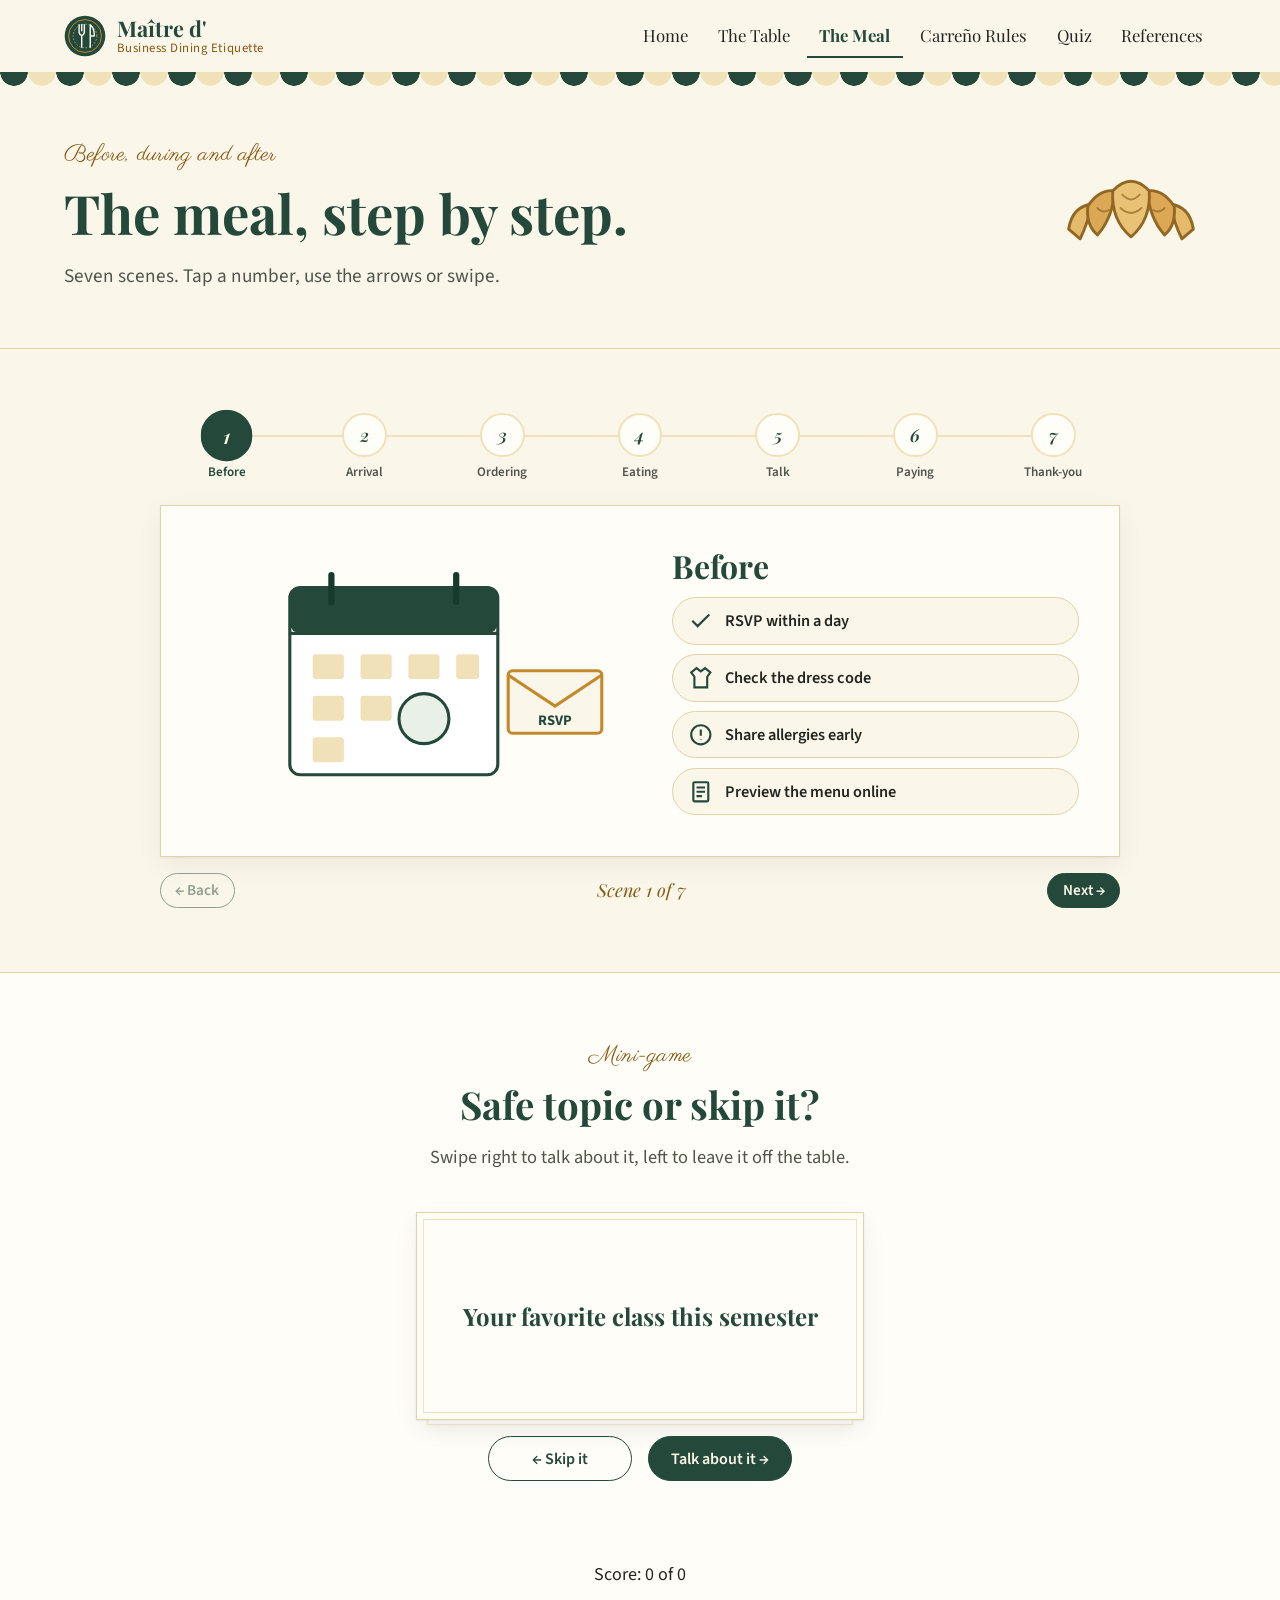
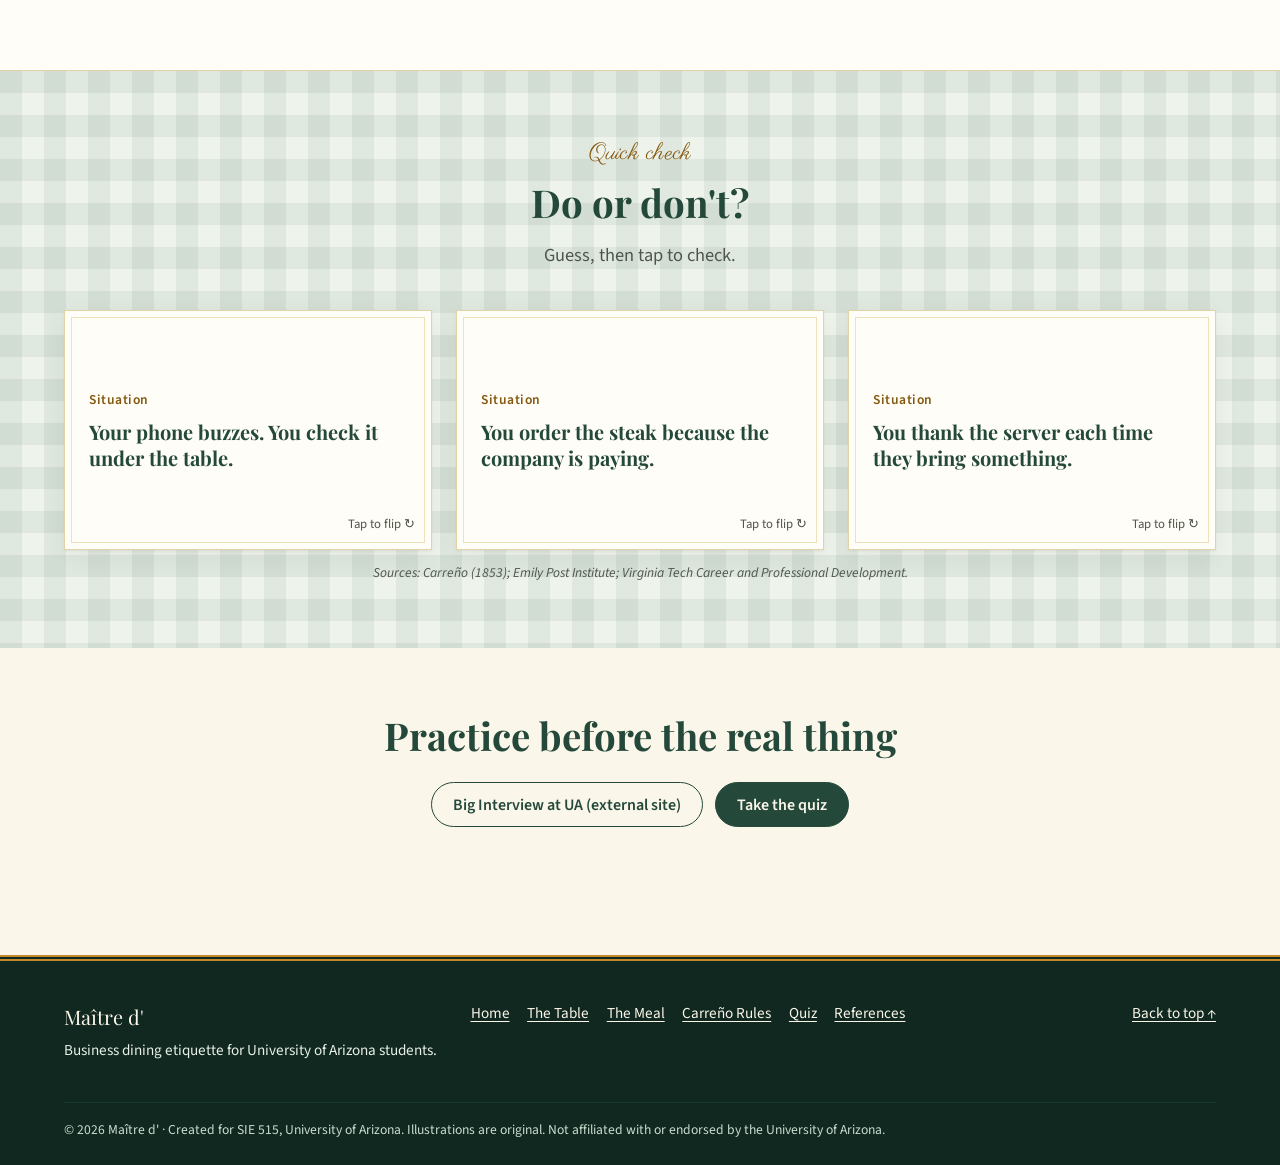
==== commit 8ab223d6: "Switch to a French bistro theme and add hover motion to graphics - Palette: bottle green (main) + Di" ====
--- a/behavior.html
+++ b/behavior.html
@@ -8,7 +8,7 @@
 <link rel="icon" href="assets/img/favicon.svg" type="image/svg+xml">
 <link rel="preconnect" href="https://fonts.googleapis.com">
 <link rel="preconnect" href="https://fonts.gstatic.com" crossorigin>
-<link href="https://fonts.googleapis.com/css2?family=Playfair+Display:ital,wght@0,600;0,700;1,600&amp;family=Source+Sans+3:wght@400;600;700&amp;display=swap" rel="stylesheet">
+<link href="https://fonts.googleapis.com/css2?family=Playfair+Display:ital,wght@0,600;0,700;1,600&amp;family=Parisienne&amp;family=Source+Sans+3:wght@400;600;700&amp;display=swap" rel="stylesheet">
 <link rel="stylesheet" href="assets/css/style.css">
 <script src="assets/js/main.js" defer></script>
 </head>
@@ -67,16 +67,16 @@
     <!-- 1 BEFORE -->
     <div class="scene" role="tabpanel" id="before" aria-labelledby="tab-before" tabindex="0">
       <svg class="scene-art" viewBox="0 0 400 260" role="img" aria-label="Animated calendar with a date being checked off and an RSVP envelope flying in">
-        <rect x="70" y="40" width="200" height="180" rx="10" fill="#fff" stroke="#6b1e2e" stroke-width="3"/>
-        <path d="M70 84h200" stroke="#6b1e2e" stroke-width="3"/><rect x="70" y="40" width="200" height="44" rx="10" fill="#6b1e2e"/>
-        <path d="M110 28v26M230 28v26" stroke="#521624" stroke-width="6" stroke-linecap="round"/>
-        <g fill="#e8dbc3"><rect x="92" y="104" width="30" height="24" rx="3"/><rect x="138" y="104" width="30" height="24" rx="3"/><rect x="184" y="104" width="30" height="24" rx="3"/><rect x="230" y="104" width="22" height="24" rx="3"/><rect x="92" y="144" width="30" height="24" rx="3"/><rect x="138" y="144" width="30" height="24" rx="3"/><rect x="92" y="184" width="30" height="24" rx="3"/></g>
-        <circle cx="199" cy="166" r="24" fill="#f3e6e8" stroke="#6b1e2e" stroke-width="3"/>
-        <path class="s-draw-loop" pathLength="1" d="M187 166l9 9 16-18" fill="none" stroke="#6b1e2e" stroke-width="5" stroke-linecap="round" stroke-linejoin="round"/>
+        <rect x="70" y="40" width="200" height="180" rx="10" fill="#fff" stroke="#24493a" stroke-width="3"/>
+        <path d="M70 84h200" stroke="#24493a" stroke-width="3"/><rect x="70" y="40" width="200" height="44" rx="10" fill="#24493a"/>
+        <path d="M110 28v26M230 28v26" stroke="#183a2d" stroke-width="6" stroke-linecap="round"/>
+        <g fill="#f1e1b9"><rect x="92" y="104" width="30" height="24" rx="3"/><rect x="138" y="104" width="30" height="24" rx="3"/><rect x="184" y="104" width="30" height="24" rx="3"/><rect x="230" y="104" width="22" height="24" rx="3"/><rect x="92" y="144" width="30" height="24" rx="3"/><rect x="138" y="144" width="30" height="24" rx="3"/><rect x="92" y="184" width="30" height="24" rx="3"/></g>
+        <circle cx="199" cy="166" r="24" fill="#e8f0e8" stroke="#24493a" stroke-width="3"/>
+        <path class="s-draw-loop" pathLength="1" d="M187 166l9 9 16-18" fill="none" stroke="#24493a" stroke-width="5" stroke-linecap="round" stroke-linejoin="round"/>
         <g class="s-fly">
-          <rect x="280" y="120" width="90" height="60" rx="4" fill="#fbf7f0" stroke="#b08d57" stroke-width="3"/>
-          <path d="M280 124l45 30 45-30" fill="none" stroke="#b08d57" stroke-width="3"/>
-          <text x="325" y="172" text-anchor="middle" font-family="Source Sans 3, sans-serif" font-weight="700" font-size="14" fill="#6b1e2e">RSVP</text>
+          <rect x="280" y="120" width="90" height="60" rx="4" fill="#fbf6ea" stroke="#c28a2c" stroke-width="3"/>
+          <path d="M280 124l45 30 45-30" fill="none" stroke="#c28a2c" stroke-width="3"/>
+          <text x="325" y="172" text-anchor="middle" font-family="Source Sans 3, sans-serif" font-weight="700" font-size="14" fill="#24493a">RSVP</text>
         </g>
       </svg>
       <div>
@@ -93,18 +93,18 @@
     <!-- 2 ARRIVAL -->
     <div class="scene" role="tabpanel" id="arrival" aria-labelledby="tab-arrival" tabindex="0">
       <svg class="scene-art" viewBox="0 0 400 260" role="img" aria-label="Animated clock ticking toward the hour beside a phone set to silent">
-        <circle cx="150" cy="130" r="100" fill="#fff" stroke="#6b1e2e" stroke-width="4"/>
-        <circle cx="150" cy="130" r="88" fill="none" stroke="#e8dbc3" stroke-width="2" stroke-dasharray="2 12"/>
-        <path d="M150 40a90 90 0 0 0-45 12" fill="none" stroke="#b08d57" stroke-width="12" stroke-linecap="round" opacity=".7"/>
-        <path d="M150 130V78" stroke="#6b1e2e" stroke-width="7" stroke-linecap="round"/>
-        <g class="s-spin" style="transform-origin:150px 130px"><path d="M150 130V50" stroke="#a35a68" stroke-width="4" stroke-linecap="round"/></g>
-        <circle cx="150" cy="130" r="7" fill="#6b1e2e"/>
-        <text x="150" y="250" text-anchor="middle" font-family="Playfair Display, Georgia, serif" font-style="italic" font-size="18" fill="#7a5c2e">5–10 min early</text>
+        <circle cx="150" cy="130" r="100" fill="#fff" stroke="#24493a" stroke-width="4"/>
+        <circle cx="150" cy="130" r="88" fill="none" stroke="#f1e1b9" stroke-width="2" stroke-dasharray="2 12"/>
+        <path d="M150 40a90 90 0 0 0-45 12" fill="none" stroke="#c28a2c" stroke-width="12" stroke-linecap="round" opacity=".7"/>
+        <path d="M150 130V78" stroke="#24493a" stroke-width="7" stroke-linecap="round"/>
+        <g class="s-spin" style="transform-origin:150px 130px"><path d="M150 130V50" stroke="#4a7560" stroke-width="4" stroke-linecap="round"/></g>
+        <circle cx="150" cy="130" r="7" fill="#24493a"/>
+        <text x="150" y="250" text-anchor="middle" font-family="Playfair Display, Georgia, serif" font-style="italic" font-size="18" fill="#85580f">5–10 min early</text>
         <g class="s-ring">
-          <rect x="290" y="70" width="64" height="116" rx="12" fill="#2a1a1f"/>
-          <rect x="297" y="82" width="50" height="88" rx="4" fill="#3d0f19"/>
-          <path d="M310 110q12-10 24 0M314 118q8-6 16 0" fill="none" stroke="#e8dbc3" stroke-width="3" stroke-linecap="round"/>
-          <path d="M296 80l52 100" stroke="#b08d57" stroke-width="5" stroke-linecap="round"/>
+          <rect x="290" y="70" width="64" height="116" rx="12" fill="#22261f"/>
+          <rect x="297" y="82" width="50" height="88" rx="4" fill="#10281f"/>
+          <path d="M310 110q12-10 24 0M314 118q8-6 16 0" fill="none" stroke="#f1e1b9" stroke-width="3" stroke-linecap="round"/>
+          <path d="M296 80l52 100" stroke="#c28a2c" stroke-width="5" stroke-linecap="round"/>
         </g>
       </svg>
       <div>
@@ -121,19 +121,19 @@
     <!-- 3 ORDERING -->
     <div class="scene" role="tabpanel" id="ordering" aria-labelledby="tab-ordering" tabindex="0">
       <svg class="scene-art" viewBox="0 0 400 260" role="img" aria-label="Animated menu: a mid-priced chicken dish gets circled while spaghetti is crossed out">
-        <rect x="100" y="14" width="200" height="236" rx="4" fill="#fff" stroke="#6b1e2e" stroke-width="3"/>
-        <rect x="110" y="24" width="180" height="216" fill="none" stroke="#b08d57"/>
-        <text x="200" y="56" text-anchor="middle" font-family="Playfair Display, Georgia, serif" font-weight="700" font-size="22" fill="#6b1e2e">Menu</text>
-        <g font-family="Source Sans 3, sans-serif" font-size="15" fill="#2a1a1f">
+        <rect x="100" y="14" width="200" height="236" rx="4" fill="#fff" stroke="#24493a" stroke-width="3"/>
+        <rect x="110" y="24" width="180" height="216" fill="none" stroke="#c28a2c"/>
+        <text x="200" y="56" text-anchor="middle" font-family="Playfair Display, Georgia, serif" font-weight="700" font-size="22" fill="#24493a">Menu</text>
+        <g font-family="Source Sans 3, sans-serif" font-size="15" fill="#22261f">
           <text x="128" y="96">Steak, 16 oz</text><text x="272" y="96" text-anchor="end">$$$$</text>
           <text x="128" y="136">Spaghetti</text><text x="272" y="136" text-anchor="end">$$</text>
           <text x="128" y="176">Grilled chicken</text><text x="272" y="176" text-anchor="end">$$</text>
           <text x="128" y="216">Ribs, full rack</text><text x="272" y="216" text-anchor="end">$$$</text>
         </g>
-        <path class="s-draw" pathLength="1" d="M122 131h120" stroke="#6b1e2e" stroke-width="3" stroke-linecap="round"/>
-        <path class="s-draw" pathLength="1" style="animation-delay:.8s" d="M122 211h120" stroke="#6b1e2e" stroke-width="3" stroke-linecap="round"/>
-        <ellipse class="s-draw-loop" pathLength="1" cx="198" cy="171" rx="88" ry="20" fill="none" stroke="#b08d57" stroke-width="4"/>
-        <g class="s-bob"><circle cx="340" cy="170" r="22" fill="#6b1e2e"/><path d="M330 170l7 7 13-14" fill="none" stroke="#fff" stroke-width="4" stroke-linecap="round"/></g>
+        <path class="s-draw" pathLength="1" d="M122 131h120" stroke="#24493a" stroke-width="3" stroke-linecap="round"/>
+        <path class="s-draw" pathLength="1" style="animation-delay:.8s" d="M122 211h120" stroke="#24493a" stroke-width="3" stroke-linecap="round"/>
+        <ellipse class="s-draw-loop" pathLength="1" cx="198" cy="171" rx="88" ry="20" fill="none" stroke="#c28a2c" stroke-width="4"/>
+        <g class="s-bob"><circle cx="340" cy="170" r="22" fill="#24493a"/><path d="M330 170l7 7 13-14" fill="none" stroke="#fff" stroke-width="4" stroke-linecap="round"/></g>
       </svg>
       <div>
         <h2>Ordering</h2>
@@ -149,18 +149,18 @@
     <!-- 4 EATING -->
     <div class="scene" role="tabpanel" id="eating" aria-labelledby="tab-eating" tabindex="0">
       <svg class="scene-art" viewBox="0 0 400 260" role="img" aria-label="Animated plate with steam; a fork lifts a small bite">
-        <ellipse cx="200" cy="170" rx="150" ry="62" fill="#fff" stroke="#8a6a3c" stroke-width="3"/>
-        <ellipse cx="200" cy="170" rx="104" ry="40" fill="#f3e6e8" stroke="#a35a68" stroke-width="2"/>
-        <ellipse cx="185" cy="164" rx="40" ry="16" fill="#e8dbc3" stroke="#7a5c2e" stroke-width="2"/>
-        <g fill="none" stroke="#a35a68" stroke-width="3" stroke-linecap="round">
+        <ellipse cx="200" cy="170" rx="150" ry="62" fill="#fff" stroke="#8f6a2a" stroke-width="3"/>
+        <ellipse cx="200" cy="170" rx="104" ry="40" fill="#e8f0e8" stroke="#4a7560" stroke-width="2"/>
+        <ellipse cx="185" cy="164" rx="40" ry="16" fill="#f1e1b9" stroke="#85580f" stroke-width="2"/>
+        <g fill="none" stroke="#4a7560" stroke-width="3" stroke-linecap="round">
           <path class="s-steam" d="M170 140q-8-14 0-28t0-28"/><path class="s-steam" d="M190 136q-8-14 0-28t0-28"/><path class="s-steam" d="M210 140q-8-14 0-28t0-28"/>
         </g>
         <g class="s-lift">
-          <path d="M262 186l40-80" stroke="#6b1e2e" stroke-width="6" stroke-linecap="round"/>
-          <path d="M296 112l14-28M304 116l14-28M312 120l14-28" stroke="#6b1e2e" stroke-width="3" stroke-linecap="round"/>
-          <circle cx="318" cy="96" r="7" fill="#b08d57"/>
-        </g>
-        <path d="M30 120l12 110h-22z" fill="#6b1e2e"/>
+          <path d="M262 186l40-80" stroke="#24493a" stroke-width="6" stroke-linecap="round"/>
+          <path d="M296 112l14-28M304 116l14-28M312 120l14-28" stroke="#24493a" stroke-width="3" stroke-linecap="round"/>
+          <circle cx="318" cy="96" r="7" fill="#c28a2c"/>
+        </g>
+        <path d="M30 120l12 110h-22z" fill="#24493a"/>
       </svg>
       <div>
         <h2>Eating</h2>
@@ -177,12 +177,12 @@
     <!-- 5 CONVERSATION -->
     <div class="scene" role="tabpanel" id="conversation" aria-labelledby="tab-conversation" tabindex="0">
       <svg class="scene-art" viewBox="0 0 400 260" role="img" aria-label="Animated speech bubbles appearing back and forth between two people">
-        <circle cx="70" cy="200" r="34" fill="#6b1e2e"/><path d="M30 260a40 40 0 0 1 80 0" fill="#6b1e2e"/>
-        <circle cx="330" cy="200" r="34" fill="#b08d57"/><path d="M290 260a40 40 0 0 1 80 0" fill="#b08d57"/>
-        <g class="s-pop"><path d="M40 40h170v70H90l-24 24v-24H40z" fill="#fff" stroke="#6b1e2e" stroke-width="3" stroke-linejoin="round"/>
-          <text x="125" y="82" text-anchor="middle" font-family="Source Sans 3, sans-serif" font-size="16" fill="#2a1a1f">How did you start?</text></g>
-        <g class="s-pop2"><path d="M190 90h170v70h-26v24l-24-24H190z" fill="#f3e6e8" stroke="#b08d57" stroke-width="3" stroke-linejoin="round"/>
-          <g class="s-type" fill="#6b1e2e"><circle cx="252" cy="125" r="6"/><circle cx="275" cy="125" r="6"/><circle cx="298" cy="125" r="6"/></g></g>
+        <circle cx="70" cy="200" r="34" fill="#24493a"/><path d="M30 260a40 40 0 0 1 80 0" fill="#24493a"/>
+        <circle cx="330" cy="200" r="34" fill="#c28a2c"/><path d="M290 260a40 40 0 0 1 80 0" fill="#c28a2c"/>
+        <g class="s-pop"><path d="M40 40h170v70H90l-24 24v-24H40z" fill="#fff" stroke="#24493a" stroke-width="3" stroke-linejoin="round"/>
+          <text x="125" y="82" text-anchor="middle" font-family="Source Sans 3, sans-serif" font-size="16" fill="#22261f">How did you start?</text></g>
+        <g class="s-pop2"><path d="M190 90h170v70h-26v24l-24-24H190z" fill="#e8f0e8" stroke="#c28a2c" stroke-width="3" stroke-linejoin="round"/>
+          <g class="s-type" fill="#24493a"><circle cx="252" cy="125" r="6"/><circle cx="275" cy="125" r="6"/><circle cx="298" cy="125" r="6"/></g></g>
       </svg>
       <div>
         <h2>Conversation</h2>
@@ -198,14 +198,14 @@
     <!-- 6 PAYING -->
     <div class="scene" role="tabpanel" id="paying" aria-labelledby="tab-paying" tabindex="0">
       <svg class="scene-art" viewBox="0 0 400 260" role="img" aria-label="Animated check folder sliding across the table to the host">
-        <rect x="10" y="190" width="380" height="14" rx="4" fill="#e8dbc3"/>
-        <text x="80" y="240" text-anchor="middle" font-family="Source Sans 3, sans-serif" font-weight="700" font-size="16" fill="#7a5c2e">You</text>
-        <text x="320" y="240" text-anchor="middle" font-family="Source Sans 3, sans-serif" font-weight="700" font-size="16" fill="#6b1e2e">Host</text>
-        <path d="M120 230h160" stroke="#b08d57" stroke-width="2" stroke-dasharray="6 6"/><path d="M272 224l10 6-10 6" fill="none" stroke="#b08d57" stroke-width="2"/>
+        <rect x="10" y="190" width="380" height="14" rx="4" fill="#f1e1b9"/>
+        <text x="80" y="240" text-anchor="middle" font-family="Source Sans 3, sans-serif" font-weight="700" font-size="16" fill="#85580f">You</text>
+        <text x="320" y="240" text-anchor="middle" font-family="Source Sans 3, sans-serif" font-weight="700" font-size="16" fill="#24493a">Host</text>
+        <path d="M120 230h160" stroke="#c28a2c" stroke-width="2" stroke-dasharray="6 6"/><path d="M272 224l10 6-10 6" fill="none" stroke="#c28a2c" stroke-width="2"/>
         <g class="s-slide">
-          <rect x="40" y="110" width="110" height="78" rx="4" fill="#6b1e2e"/>
-          <path d="M62 70h66v86l-8-6-9 6-8-6-8 6-9-6-8 6-8-6z" fill="#fff" stroke="#521624" stroke-width="2"/>
-          <path d="M74 90h42M74 104h42M74 118h24" stroke="#a35a68" stroke-width="3" stroke-linecap="round"/>
+          <rect x="40" y="110" width="110" height="78" rx="4" fill="#24493a"/>
+          <path d="M62 70h66v86l-8-6-9 6-8-6-8 6-9-6-8 6-8-6z" fill="#fff" stroke="#183a2d" stroke-width="2"/>
+          <path d="M74 90h42M74 104h42M74 118h24" stroke="#4a7560" stroke-width="3" stroke-linecap="round"/>
         </g>
       </svg>
       <div>
@@ -221,14 +221,14 @@
     <!-- 7 THANKS -->
     <div class="scene" role="tabpanel" id="thanks" aria-labelledby="tab-thanks" tabindex="0">
       <svg class="scene-art" viewBox="0 0 400 260" role="img" aria-label="Animated thank-you email flying away with a 24-hour badge">
-        <path d="M30 220q90-10 150-60t170-110" fill="none" stroke="#e8dbc3" stroke-width="3" stroke-dasharray="4 10"/>
+        <path d="M30 220q90-10 150-60t170-110" fill="none" stroke="#f1e1b9" stroke-width="3" stroke-dasharray="4 10"/>
         <g class="s-fly" style="animation-duration:3.6s">
-          <rect x="130" y="90" width="150" height="100" rx="6" fill="#fff" stroke="#6b1e2e" stroke-width="3"/>
-          <path d="M130 94l75 52 75-52" fill="none" stroke="#6b1e2e" stroke-width="3"/>
-          <text x="205" y="180" text-anchor="middle" font-family="Playfair Display, Georgia, serif" font-style="italic" font-size="16" fill="#6b1e2e">Thank you!</text>
-        </g>
-        <g class="s-bob"><circle cx="320" cy="200" r="38" fill="#6b1e2e"/>
-          <text x="320" y="208" text-anchor="middle" font-family="Source Sans 3, sans-serif" font-weight="700" font-size="22" fill="#fbf7f0">24 h</text></g>
+          <rect x="130" y="90" width="150" height="100" rx="6" fill="#fff" stroke="#24493a" stroke-width="3"/>
+          <path d="M130 94l75 52 75-52" fill="none" stroke="#24493a" stroke-width="3"/>
+          <text x="205" y="180" text-anchor="middle" font-family="Playfair Display, Georgia, serif" font-style="italic" font-size="16" fill="#24493a">Thank you!</text>
+        </g>
+        <g class="s-bob"><circle cx="320" cy="200" r="38" fill="#24493a"/>
+          <text x="320" y="208" text-anchor="middle" font-family="Source Sans 3, sans-serif" font-weight="700" font-size="22" fill="#fbf6ea">24 h</text></g>
       </svg>
       <div>
         <h2>Thank-you</h2>
--- a/assets/css/style.css
+++ b/assets/css/style.css
@@ -1,24 +1,27 @@
 /* =========================================================
    Maître d' — Business Dining Etiquette
-   One main color (burgundy, with tints/shades) + one accent (gold)
+   French bistro palette: bottle green (main, with tints/shades) + Dijon mustard (accent).
+   A wine red is used only for "wrong answer" states, always with an icon or word.
    ========================================================= */
 
 :root {
-  --burgundy-900: #3d0f19;
-  --burgundy-700: #521624;
-  --burgundy: #6b1e2e;          /* main */
-  --burgundy-400: #a35a68;
-  --burgundy-200: #e7cdd2;
-  --burgundy-100: #f3e6e8;
-  --gold: #b08d57;              /* accent: lines, borders, decoration */
-  --gold-text: #7a5c2e;         /* accent for small text (AA on ivory) */
-  --gold-200: #e8dbc3;
-  --ivory: #fbf7f0;
-  --paper: #ffffff;
-  --ink: #2a1a1f;
-  --ink-soft: #5a4a4f;
-  --line: #d9c9a8;
-  --ok: #2f5d3a;                /* used only with icon + text */
+  --green-900: #10281f;
+  --green-700: #183a2d;
+  --green: #24493a;          /* main */
+  --green-400: #4a7560;
+  --green-200: #c9dccf;
+  --green-100: #e8f0e8;
+  --dijon: #c28a2c;              /* accent: lines, borders, decoration */
+  --dijon-text: #85580f;         /* accent for small text (AA on ivory) */
+  --dijon-200: #f1e1b9;
+  --creme: #fbf6ea;
+  --paper: #fffdf7;
+  --wine: #8c2a32;
+  --wine-100: #f6e3e3;
+  --ink: #22261f;
+  --ink-soft: #4f554b;
+  --line: #e3d2a8;
+  --ok: #2e6b3e;                /* used only with icon + text */
 
   --font-display: "Playfair Display", Georgia, "Times New Roman", serif;
   --font-body: "Source Sans 3", "Trebuchet MS", Verdana, sans-serif;
@@ -31,7 +34,7 @@
   --space-6: 6rem;
 
   --radius: 4px;
-  --shadow: 0 1px 2px rgba(42, 26, 31, .06), 0 8px 24px rgba(42, 26, 31, .06);
+  --shadow: 0 1px 2px rgba(34, 38, 31, .06), 0 8px 24px rgba(34, 38, 31, .06);
   --measure: 68ch;
   --wrap: 72rem;
 }
@@ -43,7 +46,7 @@
 
 body {
   margin: 0;
-  background: var(--ivory);
+  background: var(--creme);
   color: var(--ink);
   font-family: var(--font-body);
   font-size: 1.125rem;          /* 18px */
@@ -56,7 +59,7 @@
 
 h1, h2, h3, h4 {
   font-family: var(--font-display);
-  color: var(--burgundy);
+  color: var(--green);
   line-height: 1.2;
   margin: 0 0 var(--space-2);
   font-weight: 700;
@@ -71,14 +74,14 @@
 li { margin-bottom: .35rem; }
 
 a {
-  color: var(--burgundy);
+  color: var(--green);
   text-decoration-thickness: 1px;
   text-underline-offset: .18em;
 }
-a:hover { color: var(--burgundy-900); text-decoration-thickness: 2px; }
+a:hover { color: var(--green-900); text-decoration-thickness: 2px; }
 
 :focus-visible {
-  outline: 3px solid var(--gold-text);
+  outline: 3px solid var(--dijon-text);
   outline-offset: 3px;
   border-radius: 2px;
 }
@@ -98,16 +101,16 @@
 /* ---------- Skip link ---------- */
 .skip-link {
   position: absolute; left: 1rem; top: -4rem; z-index: 100;
-  background: var(--burgundy); color: var(--ivory);
+  background: var(--green); color: var(--creme);
   padding: .6rem 1rem; border-radius: var(--radius);
   text-decoration: none; font-weight: 600;
 }
-.skip-link:focus { top: 1rem; color: var(--ivory); }
+.skip-link:focus { top: 1rem; color: var(--creme); }
 
 /* ---------- Header & navigation ---------- */
 .site-header {
   position: sticky; top: 0; z-index: 50;
-  background: rgba(251, 247, 240, .96);
+  background: rgba(251, 246, 234, .96);
   border-bottom: 1px solid var(--line);
   backdrop-filter: blur(6px);
 }
@@ -117,19 +120,19 @@
 }
 .brand {
   display: flex; align-items: center; gap: .7rem;
-  text-decoration: none; color: var(--burgundy);
+  text-decoration: none; color: var(--green);
 }
 .brand img { width: 2.6rem; height: 2.6rem; }
 .brand-text { display: flex; flex-direction: column; line-height: 1.1; }
 .brand-name { font-family: var(--font-display); font-weight: 700; font-size: 1.35rem; }
-.brand-sub { font-size: .8rem; color: var(--gold-text); letter-spacing: .04em; }
-.brand:hover { color: var(--burgundy-900); }
+.brand-sub { font-size: .8rem; color: var(--dijon-text); letter-spacing: .04em; }
+.brand:hover { color: var(--green-900); }
 
 .nav-toggle {
   display: none;
   align-items: center; gap: .5rem;
   background: none; border: 1px solid var(--line); border-radius: var(--radius);
-  padding: .45rem .8rem; font: inherit; font-size: 1rem; color: var(--burgundy);
+  padding: .45rem .8rem; font: inherit; font-size: 1rem; color: var(--green);
   cursor: pointer;
 }
 .nav-toggle-bars, .nav-toggle-bars::before, .nav-toggle-bars::after {
@@ -154,30 +157,30 @@
   color: var(--ink); text-decoration: none;
   border-bottom: 2px solid transparent;
 }
-.site-nav a:hover { color: var(--burgundy); border-bottom-color: var(--gold); }
+.site-nav a:hover { color: var(--green); border-bottom-color: var(--dijon); }
 .site-nav a[aria-current="page"] {
-  color: var(--burgundy); border-bottom-color: var(--burgundy); font-weight: 700;
+  color: var(--green); border-bottom-color: var(--green); font-weight: 700;
 }
 
 @media (max-width: 860px) {
   .js .nav-toggle { display: inline-flex; }
   .js .site-nav {
     position: absolute; left: 0; right: 0; top: 100%;
-    background: var(--ivory); border-bottom: 1px solid var(--line);
+    background: var(--creme); border-bottom: 1px solid var(--line);
     box-shadow: var(--shadow);
     display: none;
   }
   .js .site-nav.is-open { display: block; }
   .site-nav ul { flex-direction: column; padding: var(--space-1) 1rem var(--space-2); }
-  .site-nav a { padding: .75rem .5rem; border-bottom: 1px solid var(--gold-200); }
-  .site-nav a[aria-current="page"] { border-bottom-color: var(--gold-200); border-left: 3px solid var(--burgundy); padding-left: .75rem; }
+  .site-nav a { padding: .75rem .5rem; border-bottom: 1px solid var(--dijon-200); }
+  .site-nav a[aria-current="page"] { border-bottom-color: var(--dijon-200); border-left: 3px solid var(--green); padding-left: .75rem; }
   .no-js .site-nav ul { flex-direction: row; flex-wrap: wrap; }
 }
 
 /* ---------- Sections ---------- */
 main { display: block; }
 .section { padding: var(--space-5) 0; }
-.section--tint { background: var(--burgundy-100); }
+.section--tint { background: var(--green-100); }
 .section--paper { background: var(--paper); border-block: 1px solid var(--line); }
 .section-head { margin-bottom: var(--space-4); }
 .section-head p { color: var(--ink-soft); font-size: 1.15rem; }
@@ -186,13 +189,13 @@
 .kicker {
   display: block;
   font-family: var(--font-display); font-style: italic; font-weight: 600;
-  color: var(--gold-text); font-size: 1.05rem; margin-bottom: .4rem;
+  color: var(--dijon-text); font-size: 1.05rem; margin-bottom: .4rem;
 }
 
 /* ornamental divider */
 .ornament {
   display: flex; align-items: center; gap: 1rem; justify-content: center;
-  color: var(--gold); margin: 0 auto var(--space-2); max-width: 14rem;
+  color: var(--dijon); margin: 0 auto var(--space-2); max-width: 14rem;
 }
 .ornament::before, .ornament::after { content: ""; flex: 1; height: 1px; background: currentColor; }
 .ornament svg { width: 1.3rem; height: 1.3rem; flex: none; }
@@ -215,13 +218,13 @@
   font: 600 1rem/1 var(--font-body);
   padding: .85rem 1.3rem; border-radius: var(--radius);
   text-decoration: none; cursor: pointer;
-  border: 1px solid var(--burgundy);
-  background: var(--burgundy); color: var(--ivory);
+  border: 1px solid var(--green);
+  background: var(--green); color: var(--creme);
   transition: background .2s, color .2s, transform .2s;
 }
-.btn:hover { background: var(--burgundy-900); color: var(--ivory); transform: translateY(-1px); }
-.btn--ghost { background: transparent; color: var(--burgundy); }
-.btn--ghost:hover { background: var(--burgundy-100); color: var(--burgundy-900); }
+.btn:hover { background: var(--green-900); color: var(--creme); transform: translateY(-1px); }
+.btn--ghost { background: transparent; color: var(--green); }
+.btn--ghost:hover { background: var(--green-100); color: var(--green-900); }
 .btn--small { padding: .55rem .9rem; font-size: .95rem; }
 .btn[disabled] { opacity: .5; cursor: not-allowed; transform: none; }
 
@@ -240,7 +243,7 @@
 }
 .menu-card::after {               /* inner hairline = printed-menu frame */
   content: ""; position: absolute; inset: 6px;
-  border: 1px solid var(--gold-200); pointer-events: none;
+  border: 1px solid var(--dijon-200); pointer-events: none;
 }
 .menu-card > * { position: relative; z-index: 1; }
 .menu-card h3 { margin-bottom: .4rem; }
@@ -248,12 +251,12 @@
 .menu-card--center { text-align: center; }
 .menu-card--center p { margin-inline: auto; }
 .card-icon {
-  width: 3.5rem; height: 3.5rem; color: var(--burgundy);
+  width: 3.5rem; height: 3.5rem; color: var(--green);
   margin-bottom: .75rem;
 }
 .menu-card--center .card-icon { margin-inline: auto; }
 .card-num {
-  font-family: var(--font-display); font-style: italic; color: var(--gold-text);
+  font-family: var(--font-display); font-style: italic; color: var(--dijon-text);
   font-size: 1rem; display: block; margin-bottom: .2rem;
 }
 .card-link {
@@ -265,7 +268,7 @@
 .tip-list li { position: relative; padding-left: 1.6rem; }
 .tip-list li::before {
   content: ""; position: absolute; left: .2rem; top: .62em;
-  width: .5rem; height: .5rem; border: 1px solid var(--gold); transform: rotate(45deg);
+  width: .5rem; height: .5rem; border: 1px solid var(--dijon); transform: rotate(45deg);
 }
 
 /* do / don't badges (icon + word, never color alone) */
@@ -275,8 +278,8 @@
   border-radius: 99px; border: 1px solid currentColor;
 }
 .badge--do { color: var(--ok); }
-.badge--dont { color: var(--burgundy); }
-.badge--soft { color: var(--gold-text); }
+.badge--dont { color: var(--green); }
+.badge--soft { color: var(--dijon-text); }
 
 .source {
   display: block; margin-top: .75rem;
@@ -287,9 +290,9 @@
 .stats { display: grid; gap: var(--space-2); grid-template-columns: repeat(auto-fit, minmax(min(100%, 12rem), 1fr)); }
 .stat {
   text-align: center; padding: var(--space-3) var(--space-2);
-  border-top: 2px solid var(--burgundy); background: var(--paper);
-}
-.stat-num { display: block; font-family: var(--font-display); font-size: 2.6rem; color: var(--burgundy); line-height: 1.1; }
+  border-top: 2px solid var(--green); background: var(--paper);
+}
+.stat-num { display: block; font-family: var(--font-display); font-size: 2.6rem; color: var(--green); line-height: 1.1; }
 .stat-label { display: block; color: var(--ink-soft); font-size: 1rem; }
 
 /* ---------- Flip cards ---------- */
@@ -310,18 +313,18 @@
 }
 .flip-front { background: var(--paper); }
 .flip-front::after {
-  content: ""; position: absolute; inset: 6px; border: 1px solid var(--gold-200); pointer-events: none;
-}
-.flip-back { background: var(--burgundy); color: var(--ivory); transform: rotateY(180deg); border-color: var(--burgundy); }
-.flip-label { font-size: .85rem; font-weight: 600; letter-spacing: .04em; color: var(--gold-text); }
-.flip-back .flip-label { color: var(--gold-200); }
-.flip-title { font-family: var(--font-display); font-size: 1.25rem; font-weight: 700; color: var(--burgundy); line-height: 1.3; }
-.flip-back .flip-title { color: var(--ivory); }
+  content: ""; position: absolute; inset: 6px; border: 1px solid var(--dijon-200); pointer-events: none;
+}
+.flip-back { background: var(--green); color: var(--creme); transform: rotateY(180deg); border-color: var(--green); }
+.flip-label { font-size: .85rem; font-weight: 600; letter-spacing: .04em; color: var(--dijon-text); }
+.flip-back .flip-label { color: var(--dijon-200); }
+.flip-title { font-family: var(--font-display); font-size: 1.25rem; font-weight: 700; color: var(--green); line-height: 1.3; }
+.flip-back .flip-title { color: var(--creme); }
 .flip-text { font-size: 1.02rem; line-height: 1.5; }
 .flip-hint { position: absolute; bottom: .9rem; right: 1rem; font-size: .8rem; color: var(--ink-soft); display: flex; align-items: center; gap: .3rem; }
-.flip-back .flip-hint { color: var(--burgundy-200); }
+.flip-back .flip-hint { color: var(--green-200); }
 .flip-btn:focus-visible { outline: none; }
-.flip-btn:focus-visible .flip-face { outline: 3px solid var(--gold-text); outline-offset: 3px; }
+.flip-btn:focus-visible .flip-face { outline: 3px solid var(--dijon-text); outline-offset: 3px; }
 
 /* ---------- Reveal on scroll ---------- */
 .js .reveal { opacity: 0; transform: translateY(18px); transition: opacity .7s ease, transform .7s ease; }
@@ -356,7 +359,7 @@
 /* ---------- BMW (bread / meal / water) ---------- */
 .bmw { display: grid; grid-template-columns: repeat(3, 1fr); gap: var(--space-2); text-align: center; max-width: 40rem; margin: 0 auto; }
 .bmw-item svg { width: 100%; max-width: 9rem; height: auto; margin: 0 auto .5rem; display: block; }
-.bmw-letter { font-family: var(--font-display); font-size: 2.4rem; color: var(--burgundy); line-height: 1; display: block; }
+.bmw-letter { font-family: var(--font-display); font-size: 2.4rem; color: var(--green); line-height: 1; display: block; }
 .bmw-word { font-weight: 600; }
 .bmw-side { display: block; font-size: .9rem; color: var(--ink-soft); }
 
@@ -369,11 +372,11 @@
   border: 1px solid var(--line); text-decoration: none; color: var(--ink);
   transition: border-color .2s, transform .2s;
 }
-.ext-link:hover { border-color: var(--burgundy); transform: translateY(-2px); color: var(--ink); }
-.ext-link strong { color: var(--burgundy); display: block; font-family: var(--font-display); font-size: 1.15rem; }
+.ext-link:hover { border-color: var(--green); transform: translateY(-2px); color: var(--ink); }
+.ext-link strong { color: var(--green); display: block; font-family: var(--font-display); font-size: 1.15rem; }
 .ext-link span { font-size: 1rem; color: var(--ink-soft); }
 .ext-icon { width: 1rem; height: 1rem; flex: none; vertical-align: -.1em; }
-.ext-link .ext-icon { margin-top: .4rem; color: var(--burgundy); }
+.ext-link .ext-icon { margin-top: .4rem; color: var(--green); }
 
 /* inline external marker for text links */
 a[target="_blank"]:not(.ext-link)::after {
@@ -382,18 +385,18 @@
 
 /* ---------- Footer ---------- */
 .site-footer {
-  background: var(--burgundy-900); color: var(--burgundy-100);
+  background: var(--green-900); color: var(--green-100);
   padding: var(--space-4) 0 var(--space-3); margin-top: var(--space-5);
   font-size: .95rem;
 }
-.site-footer a { color: var(--ivory); }
-.site-footer a:hover { color: var(--gold-200); }
+.site-footer a { color: var(--creme); }
+.site-footer a:hover { color: var(--dijon-200); }
 .footer-grid { display: grid; gap: var(--space-3); grid-template-columns: 1fr; align-items: start; }
 @media (min-width: 760px) { .footer-grid { grid-template-columns: 1.2fr 2fr auto; } }
-.footer-brand { font-family: var(--font-display); font-size: 1.25rem; color: var(--ivory); margin: 0 0 .3rem; }
+.footer-brand { font-family: var(--font-display); font-size: 1.25rem; color: var(--creme); margin: 0 0 .3rem; }
 .footer-links { list-style: none; padding: 0; margin: 0; display: flex; flex-wrap: wrap; gap: .25rem 1.1rem; }
 .footer-links li { margin: 0; }
-.footer-small { font-size: .85rem; color: var(--burgundy-200); margin: var(--space-3) 0 0; padding-top: var(--space-2); border-top: 1px solid var(--burgundy-700); max-width: none; }
+.footer-small { font-size: .85rem; color: var(--green-200); margin: var(--space-3) 0 0; padding-top: var(--space-2); border-top: 1px solid var(--green-700); max-width: none; }
 .to-top { white-space: nowrap; }
 
 /* =========================================================
@@ -408,7 +411,7 @@
 }
 .rail li { margin: 0; display: flex; align-items: center; }
 .rail li + li::before {
-  content: ""; width: 1.5rem; height: 1px; background: var(--gold); margin: 0 .35rem;
+  content: ""; width: 1.5rem; height: 1px; background: var(--dijon); margin: 0 .35rem;
 }
 .rail a {
   display: inline-flex; align-items: center; gap: .4rem;
@@ -418,15 +421,15 @@
 }
 .rail a::before {
   counter-increment: course; content: counter(course);
-  font-family: var(--font-display); font-style: italic; color: var(--gold-text);
+  font-family: var(--font-display); font-style: italic; color: var(--dijon-text);
 }
 .rail a:hover, .rail a.is-current {
-  background: var(--burgundy); color: var(--ivory); border-color: var(--burgundy);
-}
-.rail a:hover::before, .rail a.is-current::before { color: var(--gold-200); }
+  background: var(--green); color: var(--creme); border-color: var(--green);
+}
+.rail a:hover::before, .rail a.is-current::before { color: var(--dijon-200); }
 .rail-sticky {
   position: sticky; top: 4.5rem; z-index: 20;
-  background: rgba(251, 247, 240, .96); padding: .75rem 0;
+  background: rgba(251, 246, 234, .96); padding: .75rem 0;
   border-bottom: 1px solid var(--line);
 }
 @media (max-width: 700px) {
@@ -438,7 +441,7 @@
 .timeline { position: relative; list-style: none; padding: 0; margin: 0; }
 .timeline::before {
   content: ""; position: absolute; left: 1.75rem; top: 0; bottom: 0;
-  width: 1px; background: var(--gold);
+  width: 1px; background: var(--dijon);
 }
 .step {
   position: relative; display: grid; grid-template-columns: 3.5rem 1fr; gap: var(--space-3);
@@ -446,15 +449,15 @@
 }
 .step-marker {
   width: 3.5rem; height: 3.5rem; border-radius: 50%;
-  background: var(--ivory); border: 1px solid var(--burgundy);
-  display: grid; place-items: center; color: var(--burgundy);
+  background: var(--creme); border: 1px solid var(--green);
+  display: grid; place-items: center; color: var(--green);
   font-family: var(--font-display); font-size: 1.3rem; font-style: italic;
   position: relative; z-index: 1;
 }
-.step.is-current .step-marker { background: var(--burgundy); color: var(--ivory); }
+.step.is-current .step-marker { background: var(--green); color: var(--creme); }
 .step-body { display: grid; gap: var(--space-3); grid-template-columns: 1fr; align-items: start; }
 @media (min-width: 760px) { .step-body { grid-template-columns: 1fr 11rem; } }
-.step-art { width: 100%; max-width: 11rem; color: var(--burgundy); }
+.step-art { width: 100%; max-width: 11rem; color: var(--green); }
 .step h2 { font-size: 1.7rem; margin-bottom: .5rem; }
 
 /* speech bubbles */
@@ -468,7 +471,7 @@
   background: var(--paper); border-right: 1px solid var(--line); border-bottom: 1px solid var(--line);
   transform: rotate(45deg);
 }
-.bubble--avoid { text-decoration: line-through; text-decoration-color: var(--burgundy-400); color: var(--ink-soft); }
+.bubble--avoid { text-decoration: line-through; text-decoration-color: var(--green-400); color: var(--ink-soft); }
 
 /* ---------- Table explorer ---------- */
 .explorer { display: grid; gap: var(--space-3); grid-template-columns: 1fr; align-items: start; }
@@ -481,19 +484,19 @@
 .hotspot {
   position: absolute; transform: translate(-50%, -50%);
   width: 2.1rem; height: 2.1rem; border-radius: 50%;
-  border: 2px solid var(--ivory); background: var(--burgundy); color: var(--ivory);
+  border: 2px solid var(--creme); background: var(--green); color: var(--creme);
   font: 700 .95rem/1 var(--font-body); cursor: pointer;
   display: grid; place-items: center; padding: 0;
-  box-shadow: 0 2px 6px rgba(42, 26, 31, .3);
+  box-shadow: 0 2px 6px rgba(34, 38, 31, .3);
   transition: transform .2s, background .2s;
 }
 .hotspot::before {
   content: ""; position: absolute; inset: -6px; border-radius: 50%;
-  border: 2px solid var(--burgundy); opacity: 0; animation: ping 2.4s ease-out infinite;
-}
-.hotspot:hover, .hotspot[aria-pressed="true"] { background: var(--gold-text); transform: translate(-50%, -50%) scale(1.12); }
+  border: 2px solid var(--green); opacity: 0; animation: ping 2.4s ease-out infinite;
+}
+.hotspot:hover, .hotspot[aria-pressed="true"] { background: var(--dijon-text); transform: translate(-50%, -50%) scale(1.12); }
 .hotspot[aria-pressed="true"]::before { animation: none; }
-.hotspot.is-seen:not([aria-pressed="true"]) { background: var(--burgundy-400); }
+.hotspot.is-seen:not([aria-pressed="true"]) { background: var(--green-400); }
 .hotspot.is-seen::before { animation: none; }
 @keyframes ping { 0% { opacity: .8; transform: scale(.8); } 100% { opacity: 0; transform: scale(1.6); } }
 @media (max-width: 520px) { .hotspot { width: 1.7rem; height: 1.7rem; font-size: .8rem; } }
@@ -501,24 +504,24 @@
 .item { transition: opacity .3s; }
 .setting-svg.has-active .item { opacity: .35; }
 .setting-svg.has-active .item.is-active { opacity: 1; }
-.item.is-active .hl { stroke: var(--burgundy); stroke-width: 3; }
+.item.is-active .hl { stroke: var(--green); stroke-width: 3; }
 
 .info-panel { position: sticky; top: 6rem; }
 .info-panel .menu-card { min-height: 16rem; }
-.info-step { font-size: .9rem; color: var(--gold-text); font-weight: 600; letter-spacing: .03em; }
+.info-step { font-size: .9rem; color: var(--dijon-text); font-weight: 600; letter-spacing: .03em; }
 .progress-dots { display: flex; flex-wrap: wrap; gap: .3rem; margin-top: var(--space-2); }
-.progress-dots span { width: .6rem; height: .6rem; border-radius: 50%; border: 1px solid var(--burgundy); }
-.progress-dots span.on { background: var(--burgundy); }
+.progress-dots span { width: .6rem; height: .6rem; border-radius: 50%; border: 1px solid var(--green); }
+.progress-dots span.on { background: var(--green); }
 .legend-list { columns: 2; column-gap: var(--space-3); padding-left: 1.4rem; font-size: 1rem; }
 .legend-list button {
-  background: none; border: 0; padding: 0; font: inherit; color: var(--burgundy);
+  background: none; border: 0; padding: 0; font: inherit; color: var(--green);
   text-decoration: underline; text-underline-offset: .18em; cursor: pointer; text-align: left;
 }
 
 /* game */
 .game { max-width: 52rem; margin: 0 auto; }
 .game-card { text-align: center; }
-.game-course { font-family: var(--font-display); font-size: 1.6rem; color: var(--burgundy); margin: .2rem 0 .3rem; }
+.game-course { font-family: var(--font-display); font-size: 1.6rem; color: var(--green); margin: .2rem 0 .3rem; }
 .game-board {
   display: grid; gap: .5rem; margin: var(--space-3) auto 0; max-width: 40rem;
   grid-template-columns: repeat(7, 1fr);
@@ -533,11 +536,11 @@
   padding: .5rem .25rem; font: 600 .78rem/1.2 var(--font-body); color: var(--ink);
   cursor: pointer; transition: transform .15s, border-color .2s, opacity .3s;
 }
-.utensil:hover:not([disabled]) { border-color: var(--burgundy); transform: translateY(-3px); }
+.utensil:hover:not([disabled]) { border-color: var(--green); transform: translateY(-3px); }
 .utensil svg { width: 1.6rem; height: 6rem; color: var(--ink); }
 .utensil--h svg { width: 5rem; height: 1.8rem; }
 .utensil[disabled] { opacity: .35; cursor: default; }
-.utensil.is-wrong { animation: shake .4s; border-color: var(--burgundy); }
+.utensil.is-wrong { animation: shake .4s; border-color: var(--green); }
 .utensil.is-right { border-color: var(--ok); }
 .game-plate { grid-area: plate; display: grid; place-items: center; }
 .game-plate svg { width: 100%; max-width: 9rem; }
@@ -547,7 +550,7 @@
   font-weight: 600;
 }
 .feedback.ok { color: var(--ok); }
-.feedback.no { color: var(--burgundy); }
+.feedback.no { color: var(--green); }
 .feedback svg { width: 1.3rem; height: 1.3rem; flex: none; }
 @media (max-width: 560px) {
   .game-board {
@@ -569,19 +572,19 @@
 .rest-svg.is-pause .u-knife { transform: rotate(-32deg); }
 .rest-svg.is-done .u-fork { transform: rotate(-58deg) translateX(-10px); }
 .rest-svg.is-done .u-knife { transform: rotate(-58deg) translateX(12px); }
-.toggle-group { display: inline-flex; border: 1px solid var(--burgundy); border-radius: var(--radius); overflow: hidden; margin-bottom: var(--space-2); }
+.toggle-group { display: inline-flex; border: 1px solid var(--green); border-radius: var(--radius); overflow: hidden; margin-bottom: var(--space-2); }
 .toggle-group button {
-  font: 600 1rem var(--font-body); padding: .6rem 1.1rem; border: 0; background: var(--paper); color: var(--burgundy); cursor: pointer;
-}
-.toggle-group button[aria-pressed="true"] { background: var(--burgundy); color: var(--ivory); }
+  font: 600 1rem var(--font-body); padding: .6rem 1.1rem; border: 0; background: var(--paper); color: var(--green); cursor: pointer;
+}
+.toggle-group button[aria-pressed="true"] { background: var(--green); color: var(--creme); }
 
 /* ---------- Carreño ---------- */
 .book-art { max-width: 20rem; justify-self: center; width: 100%; }
 .theme-head { display: flex; align-items: center; gap: var(--space-2); margin-bottom: var(--space-3); }
 .theme-letter {
   flex: none; width: 3.6rem; height: 3.6rem; border-radius: 50%;
-  display: grid; place-items: center; border: 1px solid var(--gold);
-  font-family: var(--font-display); font-size: 1.8rem; color: var(--burgundy); background: var(--paper);
+  display: grid; place-items: center; border: 1px solid var(--dijon);
+  font-family: var(--font-display); font-size: 1.8rem; color: var(--green); background: var(--paper);
 }
 .theme-head h2 { margin: 0; }
 .rule-card { display: grid; grid-template-columns: 3rem 1fr; gap: .9rem; align-items: start; }
@@ -600,48 +603,48 @@
 @keyframes pop { from { transform: scale(0); opacity: 0; } }
 
 .then-now { width: 100%; border-collapse: collapse; background: var(--paper); font-size: 1rem; }
-.then-now caption { text-align: left; font-family: var(--font-display); font-size: 1.3rem; color: var(--burgundy); padding-bottom: .5rem; }
+.then-now caption { text-align: left; font-family: var(--font-display); font-size: 1.3rem; color: var(--green); padding-bottom: .5rem; }
 .then-now th, .then-now td { padding: .8rem 1rem; border-bottom: 1px solid var(--line); text-align: left; vertical-align: top; }
-.then-now thead th { background: var(--burgundy); color: var(--ivory); font-weight: 600; }
+.then-now thead th { background: var(--green); color: var(--creme); font-weight: 600; }
 .table-scroll { overflow-x: auto; border: 1px solid var(--line); }
 
 /* ---------- Quiz ---------- */
 .quiz { display: grid; gap: var(--space-3); max-width: 48rem; margin: 0 auto; }
 .q { border: 1px solid var(--line); background: var(--paper); padding: var(--space-3); margin: 0; }
-.q legend { font-family: var(--font-display); font-size: 1.2rem; color: var(--burgundy); font-weight: 700; padding: 0; float: left; width: 100%; margin-bottom: var(--space-2); }
+.q legend { font-family: var(--font-display); font-size: 1.2rem; color: var(--green); font-weight: 700; padding: 0; float: left; width: 100%; margin-bottom: var(--space-2); }
 .q legend + * { clear: both; }
-.q-type { display: block; font-family: var(--font-body); font-size: .85rem; font-weight: 600; color: var(--gold-text); letter-spacing: .03em; margin-bottom: .2rem; }
+.q-type { display: block; font-family: var(--font-body); font-size: .85rem; font-weight: 600; color: var(--dijon-text); letter-spacing: .03em; margin-bottom: .2rem; }
 .q-options { display: grid; gap: .5rem; }
 .opt {
   display: flex; align-items: center; gap: .7rem; padding: .7rem .9rem;
   border: 1px solid var(--line); border-radius: var(--radius); cursor: pointer; font-size: 1.05rem;
   transition: border-color .2s, background .2s;
 }
-.opt:hover { border-color: var(--burgundy-400); }
-.opt input { accent-color: var(--burgundy); width: 1.1rem; height: 1.1rem; flex: none; }
-.opt.is-correct { border-color: var(--ok); background: #eef4ef; }
-.opt.is-wrong { border-color: var(--burgundy); background: var(--burgundy-100); }
+.opt:hover { border-color: var(--green-400); }
+.opt input { accent-color: var(--green); width: 1.1rem; height: 1.1rem; flex: none; }
+.opt.is-correct { border-color: var(--ok); background: #eaf3ea; }
+.opt.is-wrong { border-color: var(--green); background: var(--green-100); }
 .opt .mark { margin-left: auto; font-weight: 700; font-size: .9rem; }
 .opt.is-correct .mark { color: var(--ok); }
-.opt.is-wrong .mark { color: var(--burgundy); }
+.opt.is-wrong .mark { color: var(--green); }
 .q textarea {
   width: 100%; min-height: 6rem; font: inherit; font-size: 1.05rem; padding: .7rem;
-  border: 1px solid var(--line); border-radius: var(--radius); background: var(--ivory); color: var(--ink);
+  border: 1px solid var(--line); border-radius: var(--radius); background: var(--creme); color: var(--ink);
 }
 .q textarea:focus-visible { outline-offset: 0; }
 .q-feedback { margin-top: var(--space-2); font-size: 1.02rem; }
 .q-feedback:empty { display: none; }
 .q-feedback .verdict { font-weight: 700; }
 .q-feedback.ok .verdict { color: var(--ok); }
-.q-feedback.no .verdict { color: var(--burgundy); }
+.q-feedback.no .verdict { color: var(--green); }
 .score-board {
   position: sticky; bottom: 1rem; z-index: 10; margin: 0 auto; max-width: 48rem;
   display: flex; align-items: center; justify-content: space-between; gap: 1rem; flex-wrap: wrap;
-  background: var(--burgundy); color: var(--ivory); padding: .8rem 1.2rem; box-shadow: var(--shadow);
+  background: var(--green); color: var(--creme); padding: .8rem 1.2rem; box-shadow: var(--shadow);
 }
 .score-board strong { font-family: var(--font-display); font-size: 1.4rem; }
-.score-meter { flex: 1; min-width: 8rem; height: .5rem; background: var(--burgundy-700); border-radius: 99px; overflow: hidden; }
-.score-meter span { display: block; height: 100%; width: 0; background: var(--gold-200); transition: width .5s; }
+.score-meter { flex: 1; min-width: 8rem; height: .5rem; background: var(--green-700); border-radius: 99px; overflow: hidden; }
+.score-meter span { display: block; height: 100%; width: 0; background: var(--dijon-200); transition: width .5s; }
 .result { text-align: center; }
 .result[hidden] { display: none; }
 .print-list ol { padding-left: 1.5rem; }
@@ -683,7 +686,7 @@
 /* scroll progress */
 .scroll-progress {
   position: fixed; top: 0; left: 0; right: 0; height: 3px; z-index: 200;
-  background: linear-gradient(90deg, var(--gold), var(--burgundy));
+  background: linear-gradient(90deg, var(--dijon), var(--green));
   transform-origin: 0 50%; transform: scaleX(0); pointer-events: none;
 }
 
@@ -698,7 +701,7 @@
 
 /* 3D tilt + glare */
 .tilt { transform-style: preserve-3d; transition: transform .25s ease, box-shadow .25s ease; will-change: transform; }
-.tilt.is-tilting { transition: transform .08s linear; box-shadow: 0 18px 40px rgba(42,26,31,.14); }
+.tilt.is-tilting { transition: transform .08s linear; box-shadow: 0 18px 40px rgba(34,38,31,.14); }
 .tilt::before {
   content: ""; position: absolute; inset: 0; pointer-events: none; z-index: 2; opacity: 0;
   background: radial-gradient(circle at var(--gx, 50%) var(--gy, 50%), rgba(255,255,255,.55), transparent 55%);
@@ -731,7 +734,7 @@
 .sparkle { transform-box: fill-box; transform-origin: center; animation: twinkle 2.8s ease-in-out infinite; }
 .sparkle:nth-of-type(2) { animation-delay: .9s; } .sparkle:nth-of-type(3) { animation-delay: 1.8s; }
 @keyframes twinkle { 0%, 100% { opacity: 0; transform: scale(.3) rotate(0); } 50% { opacity: 1; transform: scale(1) rotate(90deg); } }
-.scroll-cue { display: flex; justify-content: center; margin-top: var(--space-3); color: var(--gold-text); }
+.scroll-cue { display: flex; justify-content: center; margin-top: var(--space-3); color: var(--dijon-text); }
 .scroll-cue svg { width: 1.6rem; height: 2.4rem; }
 .scroll-cue .dot { animation: cue 1.8s ease-in-out infinite; }
 @keyframes cue { 0% { transform: translateY(0); opacity: 1; } 70% { transform: translateY(10px); opacity: 0; } 100% { opacity: 0; } }
@@ -783,7 +786,7 @@
 /* stat tiles */
 .stat { transition: transform .3s, box-shadow .3s; }
 .stat:hover { transform: translateY(-4px); box-shadow: var(--shadow); }
-.stat-icon { width: 2.4rem; height: 2.4rem; color: var(--gold); margin: 0 auto .4rem; display: block; }
+.stat-icon { width: 2.4rem; height: 2.4rem; color: var(--dijon); margin: 0 auto .4rem; display: block; }
 
 /* ---------- Set-the-table puzzle ---------- */
 .puzzle { display: grid; gap: var(--space-3); grid-template-columns: 1fr; }
@@ -795,15 +798,15 @@
 .pz-board > svg { position: absolute; inset: 0; width: 100%; height: 100%; }
 .pz-zone {
   position: absolute; transform: translate(-50%, -50%);
-  border: 2px dashed var(--burgundy-400); border-radius: 8px; background: rgba(243,230,232,.4);
-  cursor: pointer; padding: 0; display: grid; place-items: center; color: var(--burgundy-400);
+  border: 2px dashed var(--green-400); border-radius: 8px; background: rgba(232,240,232,.4);
+  cursor: pointer; padding: 0; display: grid; place-items: center; color: var(--green-400);
   font: 600 .8rem var(--font-body); transition: background .2s, border-color .2s, transform .2s;
 }
 .pz-zone.round { border-radius: 50%; }
-.pz-zone.is-hover, .pz-zone:hover { background: var(--burgundy-100); border-color: var(--burgundy); transform: translate(-50%, -50%) scale(1.06); }
+.pz-zone.is-hover, .pz-zone:hover { background: var(--green-100); border-color: var(--green); transform: translate(-50%, -50%) scale(1.06); }
 .pz-zone.is-filled { border-style: solid; border-color: transparent; background: none; cursor: default; transform: translate(-50%, -50%); }
 .pz-zone.is-filled svg { animation: snap .45s cubic-bezier(.3,1.6,.5,1); }
-.pz-zone.is-bad { animation: shake .4s; border-color: var(--burgundy); }
+.pz-zone.is-bad { animation: shake .4s; border-color: var(--green); }
 .pz-zone svg { width: 90%; height: 90%; }
 @keyframes snap { from { transform: scale(1.4); opacity: .4; } }
 .pz-tray { display: flex; flex-wrap: wrap; gap: .6rem; justify-content: center; }
@@ -815,14 +818,14 @@
   transition: transform .2s, border-color .2s, box-shadow .2s, opacity .3s;
 }
 .pz-item svg { width: 3.6rem; height: 3.6rem; pointer-events: none; }
-.pz-item:hover { transform: translateY(-3px); border-color: var(--burgundy); }
-.pz-item[aria-pressed="true"] { border-color: var(--burgundy); box-shadow: 0 0 0 3px var(--burgundy-200); }
-.pz-item.is-dragging { position: fixed; z-index: 300; pointer-events: none; cursor: grabbing; box-shadow: 0 16px 30px rgba(42,26,31,.25); transform: rotate(-4deg) scale(1.08); }
+.pz-item:hover { transform: translateY(-3px); border-color: var(--green); }
+.pz-item[aria-pressed="true"] { border-color: var(--green); box-shadow: 0 0 0 3px var(--green-200); }
+.pz-item.is-dragging { position: fixed; z-index: 300; pointer-events: none; cursor: grabbing; box-shadow: 0 16px 30px rgba(34,38,31,.25); transform: rotate(-4deg) scale(1.08); }
 .pz-item.is-placed { visibility: hidden; }
 .pz-ghost { visibility: hidden; }
 .pz-status { text-align: center; font-weight: 600; min-height: 1.6em; }
-.pz-meter { height: .5rem; background: var(--burgundy-100); border-radius: 99px; overflow: hidden; margin: .5rem 0; }
-.pz-meter span { display: block; height: 100%; width: 0; background: var(--burgundy); transition: width .5s cubic-bezier(.3,1.4,.5,1); }
+.pz-meter { height: .5rem; background: var(--green-100); border-radius: 99px; overflow: hidden; margin: .5rem 0; }
+.pz-meter span { display: block; height: 100%; width: 0; background: var(--green); transition: width .5s cubic-bezier(.3,1.4,.5,1); }
 
 /* confetti canvas */
 .confetti { position: fixed; inset: 0; pointer-events: none; z-index: 400; }
@@ -830,8 +833,8 @@
 /* ---------- Meal scene player ---------- */
 .player { max-width: 60rem; margin: 0 auto; }
 .player-tabs { list-style: none; padding: 0; margin: 0 0 var(--space-3); display: grid; grid-template-columns: repeat(7, 1fr); gap: .25rem; position: relative; }
-.player-tabs::before { content: ""; position: absolute; left: 7%; right: 7%; top: 1.4rem; height: 2px; background: var(--gold-200); }
-.player-tabs .bar { position: absolute; left: 7%; top: 1.4rem; height: 2px; background: var(--burgundy); width: 0; transition: width .5s cubic-bezier(.3,1,.4,1); }
+.player-tabs::before { content: ""; position: absolute; left: 7%; right: 7%; top: 1.4rem; height: 2px; background: var(--dijon-200); }
+.player-tabs .bar { position: absolute; left: 7%; top: 1.4rem; height: 2px; background: var(--green); width: 0; transition: width .5s cubic-bezier(.3,1,.4,1); }
 .player-tabs li { margin: 0; position: relative; z-index: 1; }
 .ptab {
   width: 100%; background: none; border: 0; padding: 0; cursor: pointer; font: 600 .82rem var(--font-body); color: var(--ink-soft);
@@ -839,13 +842,13 @@
 }
 .ptab-dot {
   width: 2.8rem; height: 2.8rem; border-radius: 50%; display: grid; place-items: center;
-  background: var(--paper); border: 2px solid var(--gold-200); color: var(--burgundy);
+  background: var(--paper); border: 2px solid var(--dijon-200); color: var(--green);
   font: italic 600 1.1rem var(--font-display); transition: transform .3s, background .3s, border-color .3s, color .3s;
 }
-.ptab:hover .ptab-dot { transform: scale(1.1); border-color: var(--burgundy); }
-.ptab.is-done .ptab-dot { border-color: var(--burgundy); }
-.ptab[aria-selected="true"] { color: var(--burgundy); }
-.ptab[aria-selected="true"] .ptab-dot { background: var(--burgundy); color: var(--ivory); border-color: var(--burgundy); transform: scale(1.15); }
+.ptab:hover .ptab-dot { transform: scale(1.1); border-color: var(--green); }
+.ptab.is-done .ptab-dot { border-color: var(--green); }
+.ptab[aria-selected="true"] { color: var(--green); }
+.ptab[aria-selected="true"] .ptab-dot { background: var(--green); color: var(--creme); border-color: var(--green); transform: scale(1.15); }
 @media (max-width: 640px) { .ptab-label { display: none; } .ptab-dot { width: 2.2rem; height: 2.2rem; font-size: .95rem; } .player-tabs::before, .player-tabs .bar { top: 1.1rem; } }
 
 .scene {
@@ -864,15 +867,15 @@
 .chips { list-style: none; padding: 0; margin: 0; display: grid; gap: .6rem; }
 .chips li {
   margin: 0; display: flex; align-items: center; gap: .7rem; padding: .6rem .9rem;
-  background: var(--ivory); border: 1px solid var(--line); border-radius: 99px; font-weight: 600; font-size: 1.02rem;
-}
-.chips svg { width: 1.6rem; height: 1.6rem; flex: none; color: var(--burgundy); }
+  background: var(--creme); border: 1px solid var(--line); border-radius: 99px; font-weight: 600; font-size: 1.02rem;
+}
+.chips svg { width: 1.6rem; height: 1.6rem; flex: none; color: var(--green); }
 .scene.is-active .chips li { animation: chipIn .5s cubic-bezier(.3,1.4,.5,1) backwards; }
 .scene.is-active .chips li:nth-child(1) { animation-delay: .2s; } .scene.is-active .chips li:nth-child(2) { animation-delay: .3s; }
 .scene.is-active .chips li:nth-child(3) { animation-delay: .4s; } .scene.is-active .chips li:nth-child(4) { animation-delay: .5s; }
 @keyframes chipIn { from { opacity: 0; transform: translateX(24px) scale(.9); } }
 .player-nav { display: flex; justify-content: space-between; align-items: center; margin-top: var(--space-2); gap: 1rem; }
-.player-count { font-family: var(--font-display); font-style: italic; color: var(--gold-text); }
+.player-count { font-family: var(--font-display); font-style: italic; color: var(--dijon-text); }
 
 /* scene animations (run while the scene is visible) */
 .s-spin { transform-box: view-box; animation: spin 4s linear infinite; }
@@ -907,10 +910,10 @@
 .swipe-card {
   position: absolute; inset: 0; display: grid; place-items: center; padding: var(--space-3);
   background: var(--paper); border: 1px solid var(--line); box-shadow: var(--shadow);
-  font: 700 1.5rem/1.3 var(--font-display); color: var(--burgundy); touch-action: pan-y; cursor: grab;
+  font: 700 1.5rem/1.3 var(--font-display); color: var(--green); touch-action: pan-y; cursor: grab;
   transition: transform .45s cubic-bezier(.3,.8,.3,1), opacity .45s;
 }
-.swipe-card::after { content: ""; position: absolute; inset: 6px; border: 1px solid var(--gold-200); pointer-events: none; }
+.swipe-card::after { content: ""; position: absolute; inset: 6px; border: 1px solid var(--dijon-200); pointer-events: none; }
 .swipe-card.behind { transform: translateY(10px) scale(.95); opacity: .6; }
 .swipe-card.go-left { transform: translateX(-140%) rotate(-18deg); opacity: 0; }
 .swipe-card.go-right { transform: translateX(140%) rotate(18deg); opacity: 0; }
@@ -919,24 +922,24 @@
   font: 700 .9rem var(--font-body); letter-spacing: .05em; opacity: 0; transition: opacity .2s;
 }
 .swipe-stamp.yes { left: 1rem; color: var(--ok); transform: rotate(-10deg); }
-.swipe-stamp.no { right: 1rem; color: var(--burgundy); transform: rotate(10deg); }
+.swipe-stamp.no { right: 1rem; color: var(--green); transform: rotate(10deg); }
 .swipe-btns { display: flex; justify-content: center; gap: 1rem; }
 .swipe-btn { width: 9rem; justify-content: center; }
 .swipe-fb { min-height: 3rem; margin-top: var(--space-2); font-weight: 600; }
-.swipe-fb.ok { color: var(--ok); } .swipe-fb.no { color: var(--burgundy); }
+.swipe-fb.ok { color: var(--ok); } .swipe-fb.no { color: var(--green); }
 
 /* ---------- Carreño tiles ---------- */
 .tiles .rule-card { cursor: pointer; transition: transform .3s, box-shadow .3s; }
-.tiles .rule-card:hover { transform: translateY(-4px); box-shadow: 0 14px 30px rgba(42,26,31,.12); }
+.tiles .rule-card:hover { transform: translateY(-4px); box-shadow: 0 14px 30px rgba(34,38,31,.12); }
 .tiles .rule-card:hover .card-icon { transform: scale(1.15) rotate(-6deg); }
 .tiles .card-icon { transition: transform .35s cubic-bezier(.3,1.6,.5,1); }
 .tile-toggle {
   all: unset; display: flex; align-items: center; justify-content: space-between; gap: .5rem; width: 100%; cursor: pointer;
-  font-family: var(--font-display); font-size: 1.15rem; font-weight: 700; color: var(--burgundy); line-height: 1.3;
-}
-.tile-toggle:focus-visible { outline: 3px solid var(--gold-text); outline-offset: 4px; }
-.tile-plus { flex: none; width: 1.6rem; height: 1.6rem; border-radius: 50%; border: 1px solid var(--gold); display: grid; place-items: center; font: 400 1.2rem/1 var(--font-body); transition: transform .3s, background .3s, color .3s; }
-.tile-toggle[aria-expanded="true"] .tile-plus { transform: rotate(45deg); background: var(--burgundy); color: var(--ivory); border-color: var(--burgundy); }
+  font-family: var(--font-display); font-size: 1.15rem; font-weight: 700; color: var(--green); line-height: 1.3;
+}
+.tile-toggle:focus-visible { outline: 3px solid var(--dijon-text); outline-offset: 4px; }
+.tile-plus { flex: none; width: 1.6rem; height: 1.6rem; border-radius: 50%; border: 1px solid var(--dijon); display: grid; place-items: center; font: 400 1.2rem/1 var(--font-body); transition: transform .3s, background .3s, color .3s; }
+.tile-toggle[aria-expanded="true"] .tile-plus { transform: rotate(45deg); background: var(--green); color: var(--creme); border-color: var(--green); }
 .tile-body { display: grid; grid-template-rows: 0fr; transition: grid-template-rows .4s ease; }
 .tile-body > div { overflow: hidden; }
 .tile-body.is-open { grid-template-rows: 1fr; }
@@ -946,16 +949,16 @@
 /* seats */
 .seat { cursor: pointer; transform-box: fill-box; transform-origin: center; transition: transform .25s; outline: none; }
 .seat:hover, .seat:focus-visible, .seat.is-on { transform: scale(1.18); }
-.seat:focus-visible circle { stroke: var(--gold-text); stroke-width: 4; }
-.seat-caption { min-height: 3.4rem; padding: .7rem 1rem; border-left: 3px solid var(--burgundy); background: var(--paper); font-weight: 600; transition: opacity .3s; }
+.seat:focus-visible circle { stroke: var(--dijon-text); stroke-width: 4; }
+.seat-caption { min-height: 3.4rem; padding: .7rem 1rem; border-left: 3px solid var(--green); background: var(--paper); font-weight: 600; transition: opacity .3s; }
 
 /* then → now slider */
 .timeslider { max-width: 46rem; margin: var(--space-4) auto 0; background: var(--paper); border: 1px solid var(--line); padding: var(--space-3); box-shadow: var(--shadow); --t: 0; }
-.ts-year { font: 700 3rem/1 var(--font-display); color: var(--burgundy); text-align: center; display: block; font-variant-numeric: tabular-nums; }
-.ts-range { width: 100%; accent-color: var(--burgundy); margin: var(--space-2) 0 .2rem; height: 1.6rem; cursor: pointer; }
+.ts-year { font: 700 3rem/1 var(--font-display); color: var(--green); text-align: center; display: block; font-variant-numeric: tabular-nums; }
+.ts-range { width: 100%; accent-color: var(--green); margin: var(--space-2) 0 .2rem; height: 1.6rem; cursor: pointer; }
 .ts-ends { display: flex; justify-content: space-between; font-size: .9rem; color: var(--ink-soft); }
 .ts-rows { list-style: none; padding: 0; margin: var(--space-3) 0 0; display: grid; gap: .5rem; }
-.ts-rows li { margin: 0; display: grid; grid-template-columns: 1fr 1.3fr; gap: 1rem; align-items: center; padding: .6rem 0; border-bottom: 1px solid var(--gold-200); }
+.ts-rows li { margin: 0; display: grid; grid-template-columns: 1fr 1.3fr; gap: 1rem; align-items: center; padding: .6rem 0; border-bottom: 1px solid var(--dijon-200); }
 .ts-rule { font-weight: 600; }
 .ts-val { display: grid; }
 .ts-val > span { grid-area: 1 / 1; transition: opacity .2s, transform .2s; }
@@ -964,10 +967,10 @@
 
 /* ---------- Quiz v2 (one at a time) ---------- */
 .quiz-progress { max-width: 48rem; margin: 0 auto var(--space-3); display: flex; gap: .35rem; }
-.quiz-progress span { flex: 1; height: .45rem; border-radius: 99px; background: var(--gold-200); transition: background .4s; }
-.quiz-progress span.cur { background: var(--burgundy-400); }
+.quiz-progress span { flex: 1; height: .45rem; border-radius: 99px; background: var(--dijon-200); transition: background .4s; }
+.quiz-progress span.cur { background: var(--green-400); }
 .quiz-progress span.ok { background: var(--ok); }
-.quiz-progress span.no { background: var(--burgundy); }
+.quiz-progress span.no { background: var(--green); }
 .js .quiz .q { display: none; }
 .js .quiz .q.is-current { display: block; animation: sceneIn .45s cubic-bezier(.2,.7,.2,1); }
 .q-next { margin-top: var(--space-2); }
@@ -991,3 +994,163 @@
 }
 .tilt { position: relative; }
 .stat.tilt::before { border-radius: inherit; }
+
+/* =========================================================
+   v3 — French bistro theme
+   ========================================================= */
+
+/* script kickers, like a chalkboard menu */
+.kicker {
+  font-family: "Parisienne", "Playfair Display", Georgia, serif;
+  font-style: normal; font-weight: 400; font-size: 1.45rem; color: var(--dijon-text);
+  letter-spacing: .01em;
+}
+
+/* café awning: striped scalloped valance under the header */
+.site-header { border-bottom: 0; }
+.site-header::after {
+  content: ""; position: absolute; left: 0; right: 0; top: 100%; height: 14px; pointer-events: none;
+  background: repeating-linear-gradient(90deg, var(--green) 0 28px, var(--dijon-200) 28px 56px);
+  -webkit-mask: radial-gradient(circle at 14px 0, #000 13.5px, transparent 14px) 0 0 / 28px 14px repeat-x;
+          mask: radial-gradient(circle at 14px 0, #000 13.5px, transparent 14px) 0 0 / 28px 14px repeat-x;
+  filter: drop-shadow(0 2px 1px rgba(34,38,31,.15));
+  transform-origin: top; transition: transform .4s cubic-bezier(.3,1.6,.5,1);
+}
+.site-header:hover::after { transform: scaleY(1.25); }
+.site-header { background: rgba(251, 246, 234, .97); }
+.rail-sticky { top: calc(4.5rem + 14px); }
+
+/* gingham tablecloth on tinted sections */
+.section--tint {
+  background-color: #eef4ec;
+  background-image:
+    linear-gradient(90deg, rgba(36,73,58,.07) 50%, transparent 50%),
+    linear-gradient(rgba(36,73,58,.07) 50%, transparent 50%);
+  background-size: 44px 44px;
+}
+
+/* footer: bistro-green with a brass rule */
+.site-footer { border-top: 6px double var(--dijon); }
+
+/* wrong-answer states use wine red (always paired with ✗ or text) */
+.badge--dont { color: var(--wine); }
+.feedback.no, .q-feedback.no .verdict, .swipe-fb.no { color: var(--wine); }
+.utensil.is-wrong, .pz-zone.is-bad { border-color: var(--wine); }
+.opt.is-wrong { border-color: var(--wine); background: var(--wine-100); }
+.opt.is-wrong .mark { color: var(--wine); }
+.swipe-stamp.no { color: var(--wine); }
+.quiz-progress span.no { background: var(--wine); }
+
+/* links & buttons */
+a:hover { color: var(--green-900); }
+.btn { border-radius: 99px; }
+.btn--ghost { border-color: var(--green); }
+
+/* brass hotspots */
+.hotspot { background: var(--green); border-color: var(--dijon-200); }
+.hotspot:hover, .hotspot[aria-pressed="true"] { background: var(--dijon-text); }
+
+/* French garnish: floating croissant, baguette, macarons in the home hero */
+.garnish { position: absolute; z-index: 0; color: var(--dijon); }
+.garnish svg, .garnish img { display: block; width: 100%; height: auto; }
+.garnish--croissant { width: 5.5rem; top: 1.5rem; left: 44%; animation: floatY 6s ease-in-out infinite; }
+.garnish--baguette { width: 11rem; bottom: .5rem; left: 6%; animation: floatY 7s ease-in-out infinite reverse; }
+.garnish--macarons { width: 6rem; bottom: 1.5rem; right: 3%; animation: floatY 5s ease-in-out infinite; }
+.hero .wrap { position: relative; z-index: 1; }
+@media (max-width: 860px) { .garnish--croissant { left: auto; right: 4%; top: .5rem; width: 4rem; } .garnish--baguette, .garnish--macarons { display: none; } }
+
+/* inner-page heroes get a floating croissant on the right */
+.page-hero { position: relative; overflow: hidden; }
+.page-hero::after {
+  content: ""; position: absolute; right: 6%; top: 50%; width: 9rem; height: 6rem; margin-top: -3rem;
+  background: url("../img/croissant.svg") center / contain no-repeat; opacity: .9;
+  animation: floatY 6s ease-in-out infinite; pointer-events: none;
+}
+@media (max-width: 760px) { .page-hero::after { width: 5rem; height: 3.4rem; right: 4%; top: 1.4rem; margin-top: 0; opacity: .6; } }
+
+/* =========================================================
+   Hover motion for graphics (only with a mouse, only if motion is OK)
+   ========================================================= */
+@media (hover: hover) and (prefers-reduced-motion: no-preference) {
+  @keyframes hoverBounce { 0%, 100% { transform: translateY(0) rotate(0); } 30% { transform: translateY(-8px) rotate(-8deg); } 60% { transform: translateY(0) rotate(6deg); } 80% { transform: translateY(-3px) rotate(-2deg); } }
+  @keyframes hoverWobble { 0%, 100% { transform: rotate(0) scale(1); } 25% { transform: rotate(-6deg) scale(1.06); } 50% { transform: rotate(5deg) scale(1.06); } 75% { transform: rotate(-3deg) scale(1.03); } }
+  @keyframes hoverSpin { to { transform: rotate(360deg); } }
+  @keyframes hoverJelly { 0%, 100% { transform: scale(1, 1); } 30% { transform: scale(1.15, .88); } 50% { transform: scale(.92, 1.08); } 70% { transform: scale(1.04, .97); } }
+
+  /* logo and brand */
+  .brand img { transition: transform .6s cubic-bezier(.3,1.6,.5,1); }
+  .brand:hover img { transform: rotate(-20deg) scale(1.1); }
+
+  /* home hero: each drawn piece lifts and tilts under the cursor */
+  .hero-art .layer > g { transform-box: fill-box; transform-origin: center; transition: transform .45s cubic-bezier(.3,1.6,.5,1); }
+  .hero-art .layer > g:hover { transform: translateY(-8px) rotate(-5deg) scale(1.04); }
+  .hero-art:hover .steam { animation-duration: 1.6s; }
+  .hero-art:hover .sparkle { animation-duration: 1.2s; }
+
+  /* garnish wobbles */
+  .garnish:hover svg, .garnish:hover img { animation: hoverWobble .8s ease; }
+
+  /* icons in cards and tiles */
+  .menu-card:hover .card-icon, .flip:hover .card-icon, .rule-card:hover .card-icon { animation: hoverBounce .8s ease; }
+  .flip { transition: transform .3s ease; }
+  .flip:hover { transform: translateY(-5px); }
+
+  /* B·M·W pieces jiggle like jelly */
+  .bmw-item svg { transform-origin: 50% 90%; }
+  .bmw-item:hover svg { animation: hoverJelly .7s ease; }
+  .bmw-item:hover .bmw-letter { color: var(--dijon-text); transform: scale(1.2); }
+  .bmw-letter { transition: transform .3s, color .3s; }
+
+  /* hand trick letters bounce */
+  .hand:hover .h-letter { animation: hoverBounce .7s ease; }
+
+  /* stats */
+  .stat:hover .stat-icon { animation: hoverSpin .8s cubic-bezier(.3,1.2,.5,1); }
+  .stat:hover .stat-num { color: var(--dijon-text); }
+  .stat-num { transition: color .3s; }
+
+  /* place-setting explorer: pieces lift; click them too */
+  .setting-svg .item { cursor: pointer; transform-box: fill-box; transform-origin: center; transition: transform .35s cubic-bezier(.3,1.6,.5,1), opacity .3s; }
+  .setting-svg .item:hover { transform: translateY(-8px) scale(1.04); }
+  .setting-svg .item[data-item="plate"]:hover { transform: rotate(12deg) scale(1.02); }
+  .setting-svg .item[data-item="napkin"]:hover { transform: translateY(-6px) skewY(-3deg); }
+
+  /* game + puzzle pieces */
+  .utensil:hover:not([disabled]) svg { animation: hoverWobble .6s ease; }
+  .pz-item:hover svg { animation: hoverWobble .6s ease; }
+  .game-plate svg { transition: transform .8s cubic-bezier(.3,1.2,.5,1); }
+  .game-plate:hover svg { transform: rotate(180deg); }
+  .pz-board > svg circle { transition: transform .6s; transform-box: fill-box; transform-origin: center; }
+  .pz-board:hover > svg circle { transform: scale(1.03); }
+
+  /* resting vs finished plate */
+  .rest-svg { transition: transform .6s cubic-bezier(.3,1.4,.5,1); }
+  .rest-svg:hover { transform: rotate(-8deg) scale(1.04); }
+
+  /* meal scenes */
+  .scene-art { transition: transform .5s cubic-bezier(.3,1.4,.5,1); }
+  .scene-art:hover { transform: scale(1.06) rotate(-1.5deg); }
+  .chips li { transition: transform .25s, border-color .25s, background .25s; }
+  .chips li:hover { transform: translateX(8px); border-color: var(--dijon); background: var(--paper); }
+  .chips li:hover svg { animation: hoverBounce .6s ease; }
+  .ptab:hover .ptab-dot { animation: hoverJelly .5s ease; }
+
+  /* swipe card leans toward the cursor's side */
+  .swipe-card:not(.behind):not(.go-left):not(.go-right):hover { transform: translateY(-4px) rotate(-1deg); }
+
+  /* Carreño book opens a little; seats bob */
+  .book-art { transition: transform .6s cubic-bezier(.3,1.4,.5,1); transform-origin: 30% 90%; }
+  .book-art:hover { transform: rotate(-6deg) scale(1.05); }
+  .seating-svg .card-pop { transition: transform .3s; }
+  .seating-svg:hover .card-pop { animation: hoverBounce .7s ease; }
+  .theme-letter { transition: transform .5s cubic-bezier(.3,1.6,.5,1), background .3s, color .3s; }
+  .theme-head:hover .theme-letter { transform: rotate(-360deg); background: var(--green); color: var(--creme); }
+
+  /* rail pills, external links, score ring */
+  .rail a { transition: background .2s, color .2s, border-color .2s, transform .25s cubic-bezier(.3,1.6,.5,1); }
+  .rail a:hover { transform: translateY(-4px) scale(1.06); }
+  .ext-link:hover .ext-icon { animation: hoverBounce .6s ease; }
+  .score-ring:hover { animation: hoverJelly .6s ease; }
+  .ornament:hover svg { animation: hoverSpin 1s ease; }
+}
+.page-hero:has(.hero-grid)::after { display: none; }
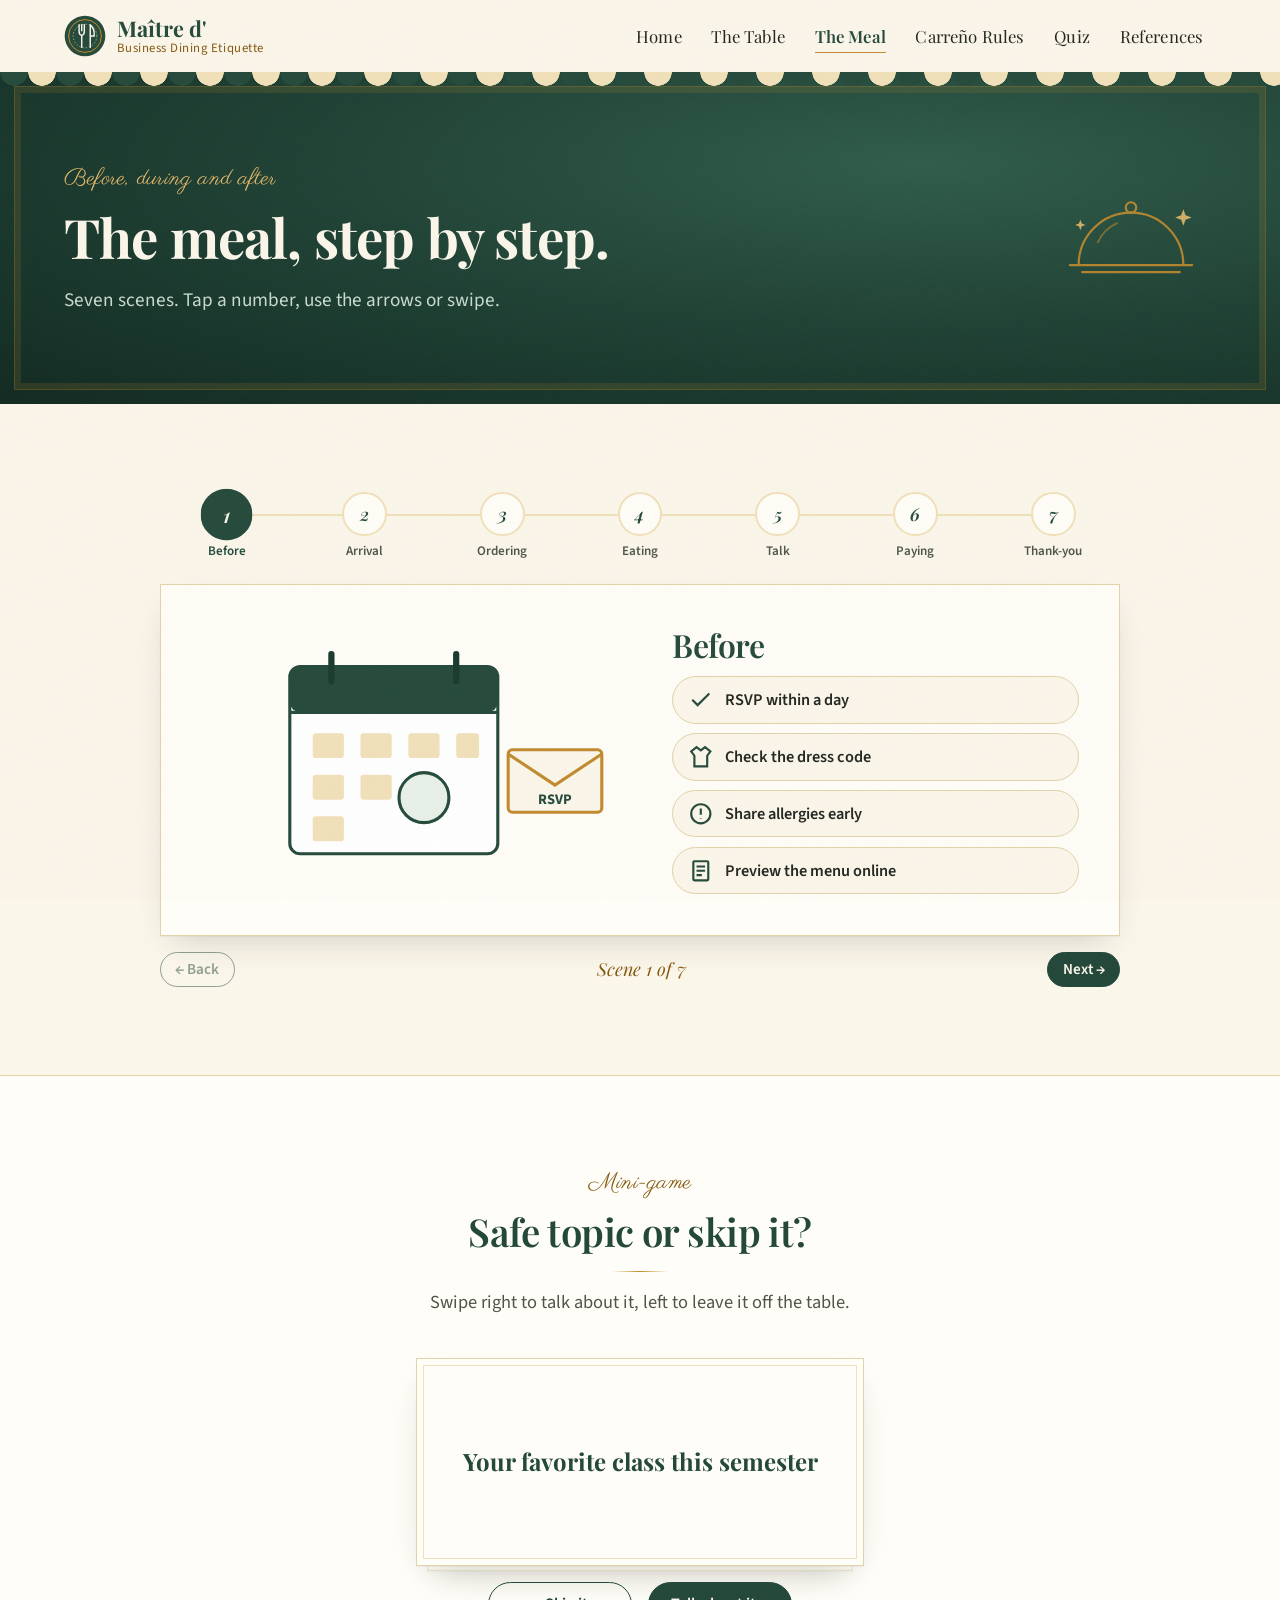
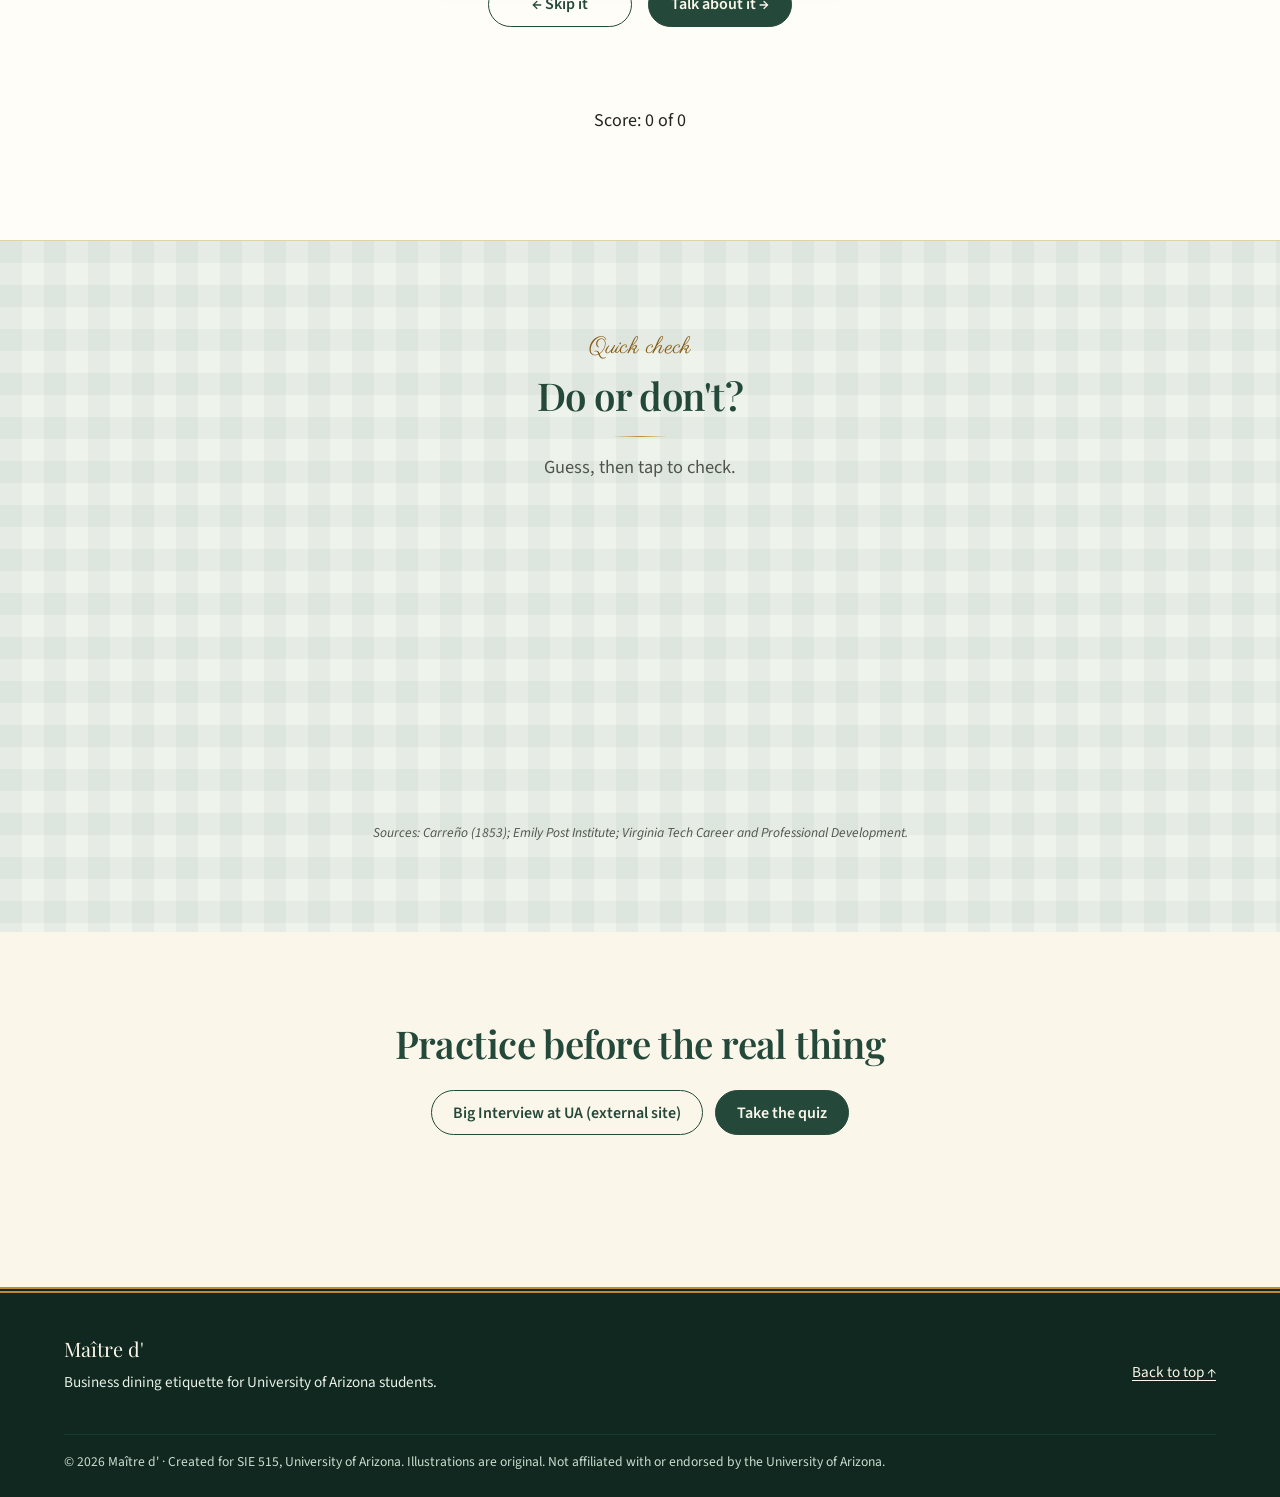
==== commit 6958d1fc: "Refine visuals: brass line art, course medallions, illustrated cards - Replace croissant, baguette a" ====
--- a/behavior.html
+++ b/behavior.html
@@ -42,6 +42,26 @@
 </header>
 
 <main id="main" tabindex="-1">
+<!-- Shared gradients for the 3D-style icons and dishes -->
+<svg width="0" height="0" style="position:absolute" aria-hidden="true" focusable="false">
+  <defs>
+    <linearGradient id="g3-green" x1="0" y1="0" x2="0" y2="1"><stop offset="0" stop-color="#4f8068"/><stop offset="1" stop-color="#183a2d"/></linearGradient>
+    <linearGradient id="g3-cream" x1="0" y1="0" x2="0" y2="1"><stop offset="0" stop-color="#ffffff"/><stop offset="1" stop-color="#e6d6b0"/></linearGradient>
+    <linearGradient id="g3-cream2" x1="0" y1="0" x2="0" y2="1"><stop offset="0" stop-color="#f4e8cc"/><stop offset="1" stop-color="#d8c393"/></linearGradient>
+    <linearGradient id="g3-brass" x1="0" y1="0" x2="1" y2="1"><stop offset="0" stop-color="#f6d690"/><stop offset=".5" stop-color="#c28a2c"/><stop offset="1" stop-color="#8a5a12"/></linearGradient>
+    <radialGradient id="g3-plate" cx=".4" cy=".35" r=".75"><stop offset="0" stop-color="#ffffff"/><stop offset=".7" stop-color="#f3ede0"/><stop offset="1" stop-color="#d9cfb8"/></radialGradient>
+    <linearGradient id="g3-rim" x1="0" y1="0" x2="0" y2="1"><stop offset="0" stop-color="#ffffff"/><stop offset="1" stop-color="#d6ccb4"/></linearGradient>
+    <radialGradient id="g3-wine" cx=".35" cy=".3" r=".8"><stop offset="0" stop-color="#c4545c"/><stop offset="1" stop-color="#6e1d24"/></radialGradient>
+    <radialGradient id="g3-shadow" cx=".5" cy=".5" r=".5"><stop offset="0" stop-color="#22261f" stop-opacity=".35"/><stop offset="1" stop-color="#22261f" stop-opacity="0"/></radialGradient>
+    <linearGradient id="g3-chicken" x1="0" y1="0" x2="0" y2="1"><stop offset="0" stop-color="#e8b06a"/><stop offset="1" stop-color="#9a5a20"/></linearGradient>
+    <linearGradient id="g3-pasta" x1="0" y1="0" x2="0" y2="1"><stop offset="0" stop-color="#f8e19a"/><stop offset="1" stop-color="#d6a640"/></linearGradient>
+    <radialGradient id="g3-red" cx=".35" cy=".3" r=".8"><stop offset="0" stop-color="#e2664f"/><stop offset="1" stop-color="#9b2c22"/></radialGradient>
+    <linearGradient id="g3-leaf" x1="0" y1="0" x2="1" y2="1"><stop offset="0" stop-color="#a7d17f"/><stop offset="1" stop-color="#3f7a3a"/></linearGradient>
+    <linearGradient id="g3-salmon" x1="0" y1="0" x2="0" y2="1"><stop offset="0" stop-color="#f8b08a"/><stop offset="1" stop-color="#d0603e"/></linearGradient>
+    <radialGradient id="g3-lemon" cx=".35" cy=".3" r=".8"><stop offset="0" stop-color="#fff3a0"/><stop offset="1" stop-color="#e2b21c"/></radialGradient>
+    <linearGradient id="g3-soup" x1="0" y1="0" x2="0" y2="1"><stop offset="0" stop-color="#f3cf7a"/><stop offset="1" stop-color="#b9772a"/></linearGradient>
+  </defs>
+</svg>
 
 <section class="page-hero">
   <div class="wrap">
@@ -277,15 +297,15 @@
     </div>
     <div class="flip-grid">
       <div class="flip"><button class="flip-btn" type="button">
-        <span class="flip-face flip-front"><span class="flip-label">Situation</span><span class="flip-title">Your phone buzzes. You check it under the table.</span><span class="flip-hint">Tap to flip ↻</span></span>
+        <span class="flip-face flip-front has-art"><svg class="flip-art" viewBox="0 0 64 64" aria-hidden="true"><ellipse cx="32" cy="58" rx="22" ry="3.5" fill="url(#g3-shadow)"/><g class="ia-wiggle"><rect x="20" y="8" width="24" height="44" rx="5" fill="url(#g3-green)"/><rect x="23" y="13" width="18" height="32" rx="2" fill="#10281f"/><circle cx="32" cy="48" r="1.8" fill="#c9dccf"/><rect x="25" y="16" width="3" height="18" rx="1.5" fill="#fff" opacity=".25"/></g><path d="M12 22q-4 8 0 16M8 18q-6 12 0 24M52 22q4 8 0 16M56 18q6 12 0 24" stroke="#c28a2c" stroke-width="2.2" fill="none" stroke-linecap="round"/></svg><span class="flip-label">Situation</span><span class="flip-title">Your phone buzzes. You check it under the table.</span><span class="flip-hint">Tap to flip ↻</span></span>
         <span class="flip-face flip-back"><span class="flip-label">✗ Don't</span><span class="flip-text">Everyone notices. If you truly must take a call, excuse yourself and step away.</span></span>
       </button></div>
       <div class="flip"><button class="flip-btn" type="button">
-        <span class="flip-face flip-front"><span class="flip-label">Situation</span><span class="flip-title">You order the steak because the company is paying.</span><span class="flip-hint">Tap to flip ↻</span></span>
+        <span class="flip-face flip-front has-art"><svg class="flip-art" viewBox="0 0 64 64" aria-hidden="true"><ellipse cx="32" cy="58" rx="22" ry="3.5" fill="url(#g3-shadow)"/><ellipse cx="30" cy="40" rx="22" ry="9" fill="url(#g3-rim)"/><path d="M14 36q2-12 16-12t18 8q-2 10-18 10t-16-6z" fill="url(#g3-red)"/><path d="M20 32l6 6M28 30l6 7M36 30l5 6" stroke="#6e1d24" stroke-width="2" stroke-linecap="round" opacity=".7"/><circle cx="48" cy="18" r="10" fill="url(#g3-brass)"/><text x="48" y="22.5" text-anchor="middle" font-family="Playfair Display, Georgia, serif" font-weight="700" font-size="13" fill="#fffdf7">$</text></svg><span class="flip-label">Situation</span><span class="flip-title">You order the steak because the company is paying.</span><span class="flip-hint">Tap to flip ↻</span></span>
         <span class="flip-face flip-back"><span class="flip-label">✗ Don't</span><span class="flip-text">Pick a mid-priced dish, or ask the host what they recommend.</span></span>
       </button></div>
       <div class="flip"><button class="flip-btn" type="button">
-        <span class="flip-face flip-front"><span class="flip-label">Situation</span><span class="flip-title">You thank the server each time they bring something.</span><span class="flip-hint">Tap to flip ↻</span></span>
+        <span class="flip-face flip-front has-art"><svg class="flip-art" viewBox="0 0 64 64" aria-hidden="true"><ellipse cx="32" cy="58" rx="22" ry="3.5" fill="url(#g3-shadow)"/><path d="M12 44a20 20 0 0 1 40 0z" fill="url(#g3-brass)"/><rect x="8" y="44" width="48" height="5" rx="2.5" fill="url(#g3-brass)"/><circle cx="32" cy="21" r="3.5" fill="url(#g3-brass)"/><path d="M20 38a13 13 0 0 1 8-10" stroke="#fff" stroke-width="2.5" stroke-linecap="round" fill="none" opacity=".6"/><path d="M50 14c-2-3-6-1-4 2l4 4 4-4c2-3-2-5-4-2z" fill="url(#g3-wine)"/></svg><span class="flip-label">Situation</span><span class="flip-title">You thank the server each time they bring something.</span><span class="flip-hint">Tap to flip ↻</span></span>
         <span class="flip-face flip-back"><span class="flip-label">✓ Do</span><span class="flip-text">Recruiters notice how you treat staff. A quiet "thank you" says a lot.</span></span>
       </button></div>
     </div>
@@ -311,16 +331,6 @@
         <p class="footer-brand">Maître d'</p>
         <p>Business dining etiquette for University of Arizona students.</p>
       </div>
-      <nav aria-label="Footer">
-        <ul class="footer-links">
-          <li><a href="index.html">Home</a></li>
-          <li><a href="table.html">The Table</a></li>
-          <li><a href="behavior.html">The Meal</a></li>
-          <li><a href="carreno.html">Carreño Rules</a></li>
-          <li><a href="quiz.html">Quiz</a></li>
-          <li><a href="references.html">References</a></li>
-        </ul>
-      </nav>
       <a class="to-top" href="#top">Back to top ↑</a>
     </div>
     <p class="footer-small">© <span data-year>2026</span> Maître d' · Created for SIE 515, University of Arizona. Illustrations are original. Not affiliated with or endorsed by the University of Arizona.</p>
--- a/assets/css/style.css
+++ b/assets/css/style.css
@@ -1050,20 +1050,16 @@
 .hotspot { background: var(--green); border-color: var(--dijon-200); }
 .hotspot:hover, .hotspot[aria-pressed="true"] { background: var(--dijon-text); }
 
-/* French garnish: floating croissant, baguette, macarons in the home hero */
+/* Brass line-art garnish in the home hero */
 .garnish { position: absolute; z-index: 0; color: var(--dijon); }
 .garnish svg, .garnish img { display: block; width: 100%; height: auto; }
-.garnish--croissant { width: 5.5rem; top: 1.5rem; left: 44%; animation: floatY 6s ease-in-out infinite; }
-.garnish--baguette { width: 11rem; bottom: .5rem; left: 6%; animation: floatY 7s ease-in-out infinite reverse; }
-.garnish--macarons { width: 6rem; bottom: 1.5rem; right: 3%; animation: floatY 5s ease-in-out infinite; }
 .hero .wrap { position: relative; z-index: 1; }
-@media (max-width: 860px) { .garnish--croissant { left: auto; right: 4%; top: .5rem; width: 4rem; } .garnish--baguette, .garnish--macarons { display: none; } }
-
-/* inner-page heroes get a floating croissant on the right */
+
+/* inner-page heroes get a floating brass cloche on the right */
 .page-hero { position: relative; overflow: hidden; }
 .page-hero::after {
   content: ""; position: absolute; right: 6%; top: 50%; width: 9rem; height: 6rem; margin-top: -3rem;
-  background: url("../img/croissant.svg") center / contain no-repeat; opacity: .9;
+  background: url("../img/cloche.svg") center / contain no-repeat; opacity: .9;
   animation: floatY 6s ease-in-out infinite; pointer-events: none;
 }
 @media (max-width: 760px) { .page-hero::after { width: 5rem; height: 3.4rem; right: 4%; top: 1.4rem; margin-top: 0; opacity: .6; } }
@@ -1154,3 +1150,207 @@
   .ornament:hover svg { animation: hoverSpin 1s ease; }
 }
 .page-hero:has(.hero-grid)::after { display: none; }
+
+/* =========================================================
+   v4 — elevated, more elegant finish
+   ========================================================= */
+:root {
+  --shadow: 0 1px 1px rgba(34,38,31,.04), 0 14px 34px -14px rgba(34,38,31,.22);
+  --brass-light: #e3b86a;
+  --mint: #c9dccf;
+}
+
+/* fine paper grain over the whole page */
+body::before {
+  content: ""; position: fixed; inset: 0; z-index: 1000; pointer-events: none; opacity: .05;
+  background-image: url("data:image/svg+xml,%3Csvg xmlns='http://www.w3.org/2000/svg' width='160' height='160'%3E%3Cfilter id='n'%3E%3CfeTurbulence type='fractalNoise' baseFrequency='.85' numOctaves='3' stitchTiles='stitch'/%3E%3C/filter%3E%3Crect width='100%25' height='100%25' filter='url(%23n)'/%3E%3C/svg%3E");
+}
+
+/* refined type */
+h1, h2 { letter-spacing: -.015em; }
+h2 { font-weight: 600; }
+h1 em, h2 em { font-style: italic; font-weight: 600; color: var(--dijon-text); }
+.section { padding: 5.5rem 0; }
+.section-head.center h2::after {
+  content: ""; display: block; width: 3.5rem; height: 1px; margin: 1.1rem auto 0;
+  background: linear-gradient(90deg, transparent, var(--dijon), transparent);
+}
+
+/* elegant nav underline that grows from the center */
+@media (min-width: 861px) {
+  .site-nav a { position: relative; border-bottom: 0; letter-spacing: .01em; }
+  .site-nav a::after {
+    content: ""; position: absolute; left: 50%; right: 50%; bottom: .25rem; height: 1px;
+    background: var(--dijon); transition: left .35s ease, right .35s ease;
+  }
+  .site-nav a:hover::after, .site-nav a[aria-current="page"]::after { left: .8rem; right: .8rem; }
+  .site-nav a[aria-current="page"] { font-weight: 600; }
+}
+
+/* dark, brass-lined heroes and feature sections */
+.hero, .page-hero, .section--dark {
+  position: relative; color: var(--creme); border-bottom: 0;
+  background: radial-gradient(ellipse at 72% 28%, #2f5b49 0%, #1d4033 48%, #10281f 100%);
+}
+.hero::before, .page-hero::before, .section--dark::before {
+  content: ""; position: absolute; inset: 14px; pointer-events: none; z-index: 0;
+  border: 1px solid rgba(194,138,44,.35); box-shadow: inset 0 0 0 5px transparent, inset 0 0 0 6px rgba(194,138,44,.15);
+}
+.hero { padding: 6rem 0 4rem; }
+.page-hero { padding: 5.5rem 0 4.5rem; }
+.hero h1, .page-hero h1, .section--dark h2 { color: var(--creme); }
+.hero h1 em, .page-hero h1 em, .section--dark h2 em { color: var(--brass-light); }
+.hero .lead, .page-hero .lead, .section--dark .section-head p { color: var(--mint); }
+.hero .kicker, .page-hero .kicker, .section--dark .kicker { color: var(--brass-light); }
+.page-hero .source { color: var(--mint); }
+.hero .btn:not(.btn--ghost), .page-hero .btn:not(.btn--ghost) { background: var(--dijon); border-color: var(--dijon); color: var(--green-900); }
+.hero .btn:not(.btn--ghost):hover, .page-hero .btn:not(.btn--ghost):hover { background: var(--brass-light); color: var(--green-900); }
+.hero .btn--ghost, .page-hero .btn--ghost { color: var(--creme); border-color: rgba(251,246,234,.55); }
+.hero .btn--ghost:hover, .page-hero .btn--ghost:hover { background: rgba(251,246,234,.1); color: var(--creme); }
+.hero :focus-visible, .page-hero :focus-visible, .section--dark :focus-visible { outline-color: var(--brass-light); }
+.scroll-cue { color: var(--brass-light); position: relative; z-index: 1; }
+.page-hero .wrap, .section--dark .wrap { position: relative; z-index: 1; }
+
+/* softer gingham */
+.section--tint {
+  background-image:
+    linear-gradient(90deg, rgba(36,73,58,.045) 50%, transparent 50%),
+    linear-gradient(rgba(36,73,58,.045) 50%, transparent 50%);
+}
+
+/* cards: lighter, more air */
+.menu-card { padding: 2rem; border-color: rgba(194,138,44,.35); }
+.menu-card::after { inset: 7px; border-color: rgba(194,138,44,.2); }
+.flip-face { border-color: rgba(194,138,44,.35); }
+.stat { border-top: 1px solid var(--dijon); box-shadow: var(--shadow); }
+.stat-num { font-weight: 600; }
+
+/* ---------- 3D icons ---------- */
+.idea .flip-front .card-icon.icon3d { width: 5.6rem; height: 5.6rem; }
+.icon3d { overflow: visible; filter: drop-shadow(0 8px 10px rgba(34,38,31,.16)); transition: transform .7s cubic-bezier(.3,1.4,.5,1); }
+
+/* ---------- Video ---------- */
+.video-frame { max-width: 60rem; margin: 0 auto; }
+.video-frame video {
+  display: block; width: 100%; height: auto; background: #10281f;
+  border: 1px solid rgba(194,138,44,.6); outline: 1px solid rgba(194,138,44,.25); outline-offset: 6px;
+  box-shadow: 0 40px 80px -30px rgba(0,0,0,.6);
+}
+.video-frame figcaption { text-align: center; color: var(--mint); font-size: .95rem; margin-top: 1.2rem; }
+
+/* ---------- 3D coverflow carousel ---------- */
+.carousel { position: relative; }
+.car-stage { position: relative; height: 29rem; perspective: 1400px; transform-style: preserve-3d; outline: none; }
+.car-stage:focus-visible { outline: 3px solid var(--dijon-text); outline-offset: 6px; }
+.car-slide {
+  position: absolute; left: 50%; top: .5rem; width: min(22rem, 82%);
+  background: var(--paper); border: 1px solid rgba(194,138,44,.4); padding: 1.6rem 1.6rem 1.8rem; text-align: center;
+  box-shadow: 0 34px 60px -24px rgba(34,38,31,.4);
+  transition: transform .9s cubic-bezier(.2,.7,.2,1), opacity .7s ease; cursor: pointer; user-select: none;
+}
+.car-slide::after { content: ""; position: absolute; inset: 7px; border: 1px solid rgba(194,138,44,.2); pointer-events: none; }
+.car-slide.is-current { cursor: default; }
+.car-slide h3 { margin: .7rem 0 .3rem; font-size: 1.55rem; }
+.car-slide p { margin: 0 auto; font-size: 1.02rem; color: var(--ink-soft); }
+.dish3d { width: 100%; height: auto; display: block; transition: transform .8s cubic-bezier(.3,1.3,.5,1); transform-origin: 50% 70%; }
+.car-slide.is-current .dish3d { animation: dishFloat 4.5s ease-in-out infinite; }
+@keyframes dishFloat { 50% { transform: translateY(-6px); } }
+.car-controls { display: flex; align-items: center; justify-content: center; gap: .9rem; margin-top: 1rem; }
+.car-btn {
+  width: 3rem; height: 3rem; border-radius: 50%; border: 1px solid var(--green); background: var(--paper);
+  color: var(--green); display: grid; place-items: center; cursor: pointer; transition: background .25s, color .25s, transform .25s;
+}
+.car-btn:hover { background: var(--green); color: var(--creme); transform: scale(1.06); }
+.car-btn svg { width: 1.2rem; height: 1.2rem; }
+.carousel .ic-play { display: none; }
+.carousel.is-paused .ic-play { display: inline; }
+.carousel.is-paused .ic-pause { display: none; }
+.car-dots { display: flex; gap: .1rem; }
+.car-dot { width: 1.6rem; height: 1.6rem; padding: 0; border: 0; background: none; display: grid; place-items: center; cursor: pointer; }
+.car-dot::before { content: ""; width: .55rem; height: .55rem; border-radius: 99px; border: 1px solid var(--green); transition: width .35s, background .35s; }
+.car-dot[aria-current="true"]::before { width: 1.4rem; background: var(--green); }
+@media (max-width: 640px) { .car-stage { height: 27rem; } }
+
+/* ---------- Survey list as an elegant drop-down ---------- */
+.survey-details { border: 1px solid rgba(194,138,44,.4); background: var(--paper); }
+.survey-details > summary {
+  list-style: none; cursor: pointer; display: flex; align-items: center; justify-content: space-between; gap: 1rem;
+  padding: 1.1rem 1.4rem; font: 600 1.15rem var(--font-display); color: var(--green);
+}
+.survey-details > summary::-webkit-details-marker { display: none; }
+.survey-details > summary::after {
+  content: "+"; flex: none; width: 2rem; height: 2rem; border-radius: 50%; border: 1px solid var(--dijon);
+  display: grid; place-items: center; font: 400 1.3rem/1 var(--font-body); transition: transform .3s, background .3s, color .3s;
+}
+.survey-details[open] > summary::after { transform: rotate(45deg); background: var(--green); color: var(--creme); border-color: var(--green); }
+.survey-details > .survey-body { padding: 0 1.4rem 1.4rem; }
+@media print { .survey-details > summary { display: none; } .survey-details { border: 0; } }
+
+/* hover depth for 3D pieces */
+@media (hover: hover) and (prefers-reduced-motion: no-preference) {
+  .flip:hover .icon3d { animation: none; transform: perspective(500px) rotateY(24deg) rotateX(10deg) translateY(-6px) scale(1.08); }
+  .car-slide.is-current:hover .dish3d { animation: none; transform: perspective(700px) rotateX(22deg) scale(1.08); }
+  .car-slide:not(.is-current):hover { opacity: 1 !important; }
+  .video-frame video { transition: transform .5s ease, box-shadow .5s ease; }
+  .video-frame:hover video { transform: translateY(-4px); box-shadow: 0 50px 90px -30px rgba(0,0,0,.7); }
+}
+@media (prefers-reduced-motion: reduce) {
+  .car-slide { transition: none; }
+}
+.carousel { overflow-x: clip; padding-bottom: .5rem; }
+@supports not (overflow-x: clip) { .carousel { overflow: hidden; } }
+
+/* =========================================================
+   v5 — refinements
+   ========================================================= */
+/* hero garnish: brass line art only */
+.garnish--glasses { width: 8rem; bottom: 1.6rem; left: 4%; animation: floatY 7s ease-in-out infinite; }
+.garnish--cloche { width: 9rem; bottom: 1.4rem; right: 3.5%; animation: floatY 6s ease-in-out infinite reverse; }
+@media (max-width: 860px) { .garnish--glasses, .garnish--cloche { display: none; } }
+
+/* hand-trick button with a chevron */
+.hb-arrow { width: 1.1rem; height: 1.1rem; transition: transform .35s ease; }
+#hands-btn[aria-pressed="true"] .hb-arrow { transform: rotate(180deg); }
+.btn-arrow { width: 1.1rem; height: 1.1rem; transition: transform .3s ease; }
+.btn:hover .btn-arrow { transform: translateX(4px); }
+
+/* seven courses: brass medallions on a line */
+.section--courses { background: linear-gradient(180deg, var(--creme), #f3ecda); }
+.courses {
+  list-style: none; margin: 0; padding: 0; position: relative;
+  display: grid; gap: 1.2rem .5rem; grid-template-columns: repeat(7, 1fr);
+}
+.courses::before {
+  content: ""; position: absolute; left: 7%; right: 7%; top: 2.6rem; height: 1px;
+  background: repeating-linear-gradient(90deg, var(--dijon) 0 8px, transparent 8px 14px);
+}
+.courses li { margin: 0; }
+.course { display: flex; flex-direction: column; align-items: center; gap: .35rem; text-decoration: none; color: var(--ink); text-align: center; }
+.course-medal {
+  position: relative; width: 5.2rem; height: 5.2rem; border-radius: 50%; display: grid; place-items: center;
+  background: radial-gradient(circle at 35% 30%, #2f5b49, #10281f); color: var(--brass-light);
+  box-shadow: 0 0 0 4px var(--creme), 0 0 0 5px var(--dijon), 0 14px 24px -10px rgba(16,40,31,.6);
+  transition: transform .45s cubic-bezier(.3,1.6,.5,1), box-shadow .3s;
+}
+.course-medal svg { width: 2rem; height: 2rem; }
+.course-num { font: italic 600 .95rem var(--font-display); color: var(--dijon-text); margin-top: .4rem; }
+.course-name { font: 600 1.05rem var(--font-display); color: var(--green); }
+.course:hover .course-medal { transform: translateY(-6px) rotate(-8deg) scale(1.06); box-shadow: 0 0 0 4px var(--creme), 0 0 0 5px var(--dijon), 0 22px 30px -12px rgba(16,40,31,.7); }
+.course:hover .course-name { color: var(--green-900); text-decoration: underline; text-decoration-color: var(--dijon); text-underline-offset: .25em; }
+@media (max-width: 900px) {
+  .courses { grid-template-columns: repeat(4, 1fr); }
+  .courses::before { display: none; }
+}
+@media (max-width: 520px) { .courses { grid-template-columns: repeat(2, 1fr); } }
+
+/* illustrated flip-card fronts */
+.flip-front.has-art { align-items: flex-start; }
+.flip-art { width: 5.6rem; height: 5.6rem; overflow: visible; filter: drop-shadow(0 6px 8px rgba(34,38,31,.15)); margin-bottom: .2rem; transition: transform .6s cubic-bezier(.3,1.4,.5,1); }
+.flip:has(.has-art) { min-height: 18rem; }
+.flip:has(.has-art) .flip-btn { min-height: 18rem; }
+@media (hover: hover) and (prefers-reduced-motion: no-preference) {
+  .flip:hover .flip-art { transform: perspective(500px) rotateY(-20deg) rotateX(8deg) translateY(-4px) scale(1.08); }
+}
+
+/* footer without the link menu */
+.footer-grid { grid-template-columns: 1fr auto !important; align-items: center; }
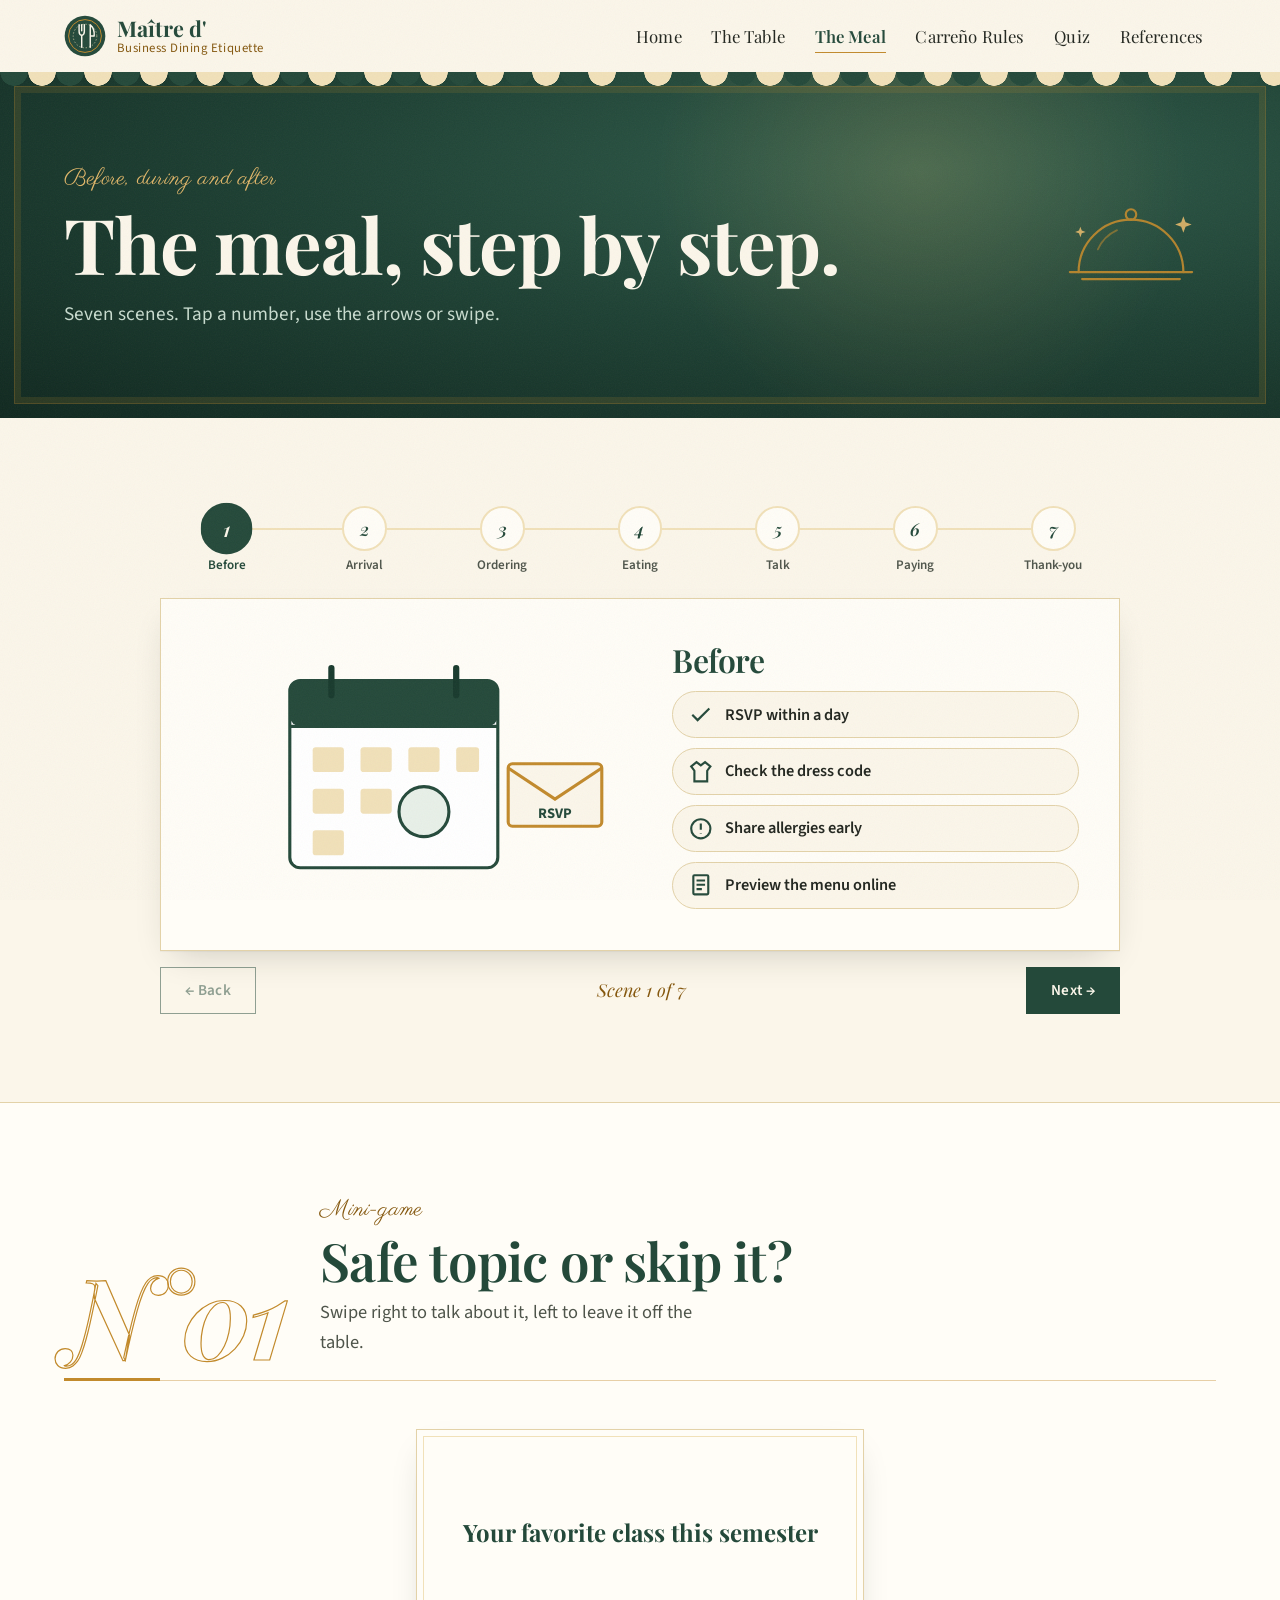
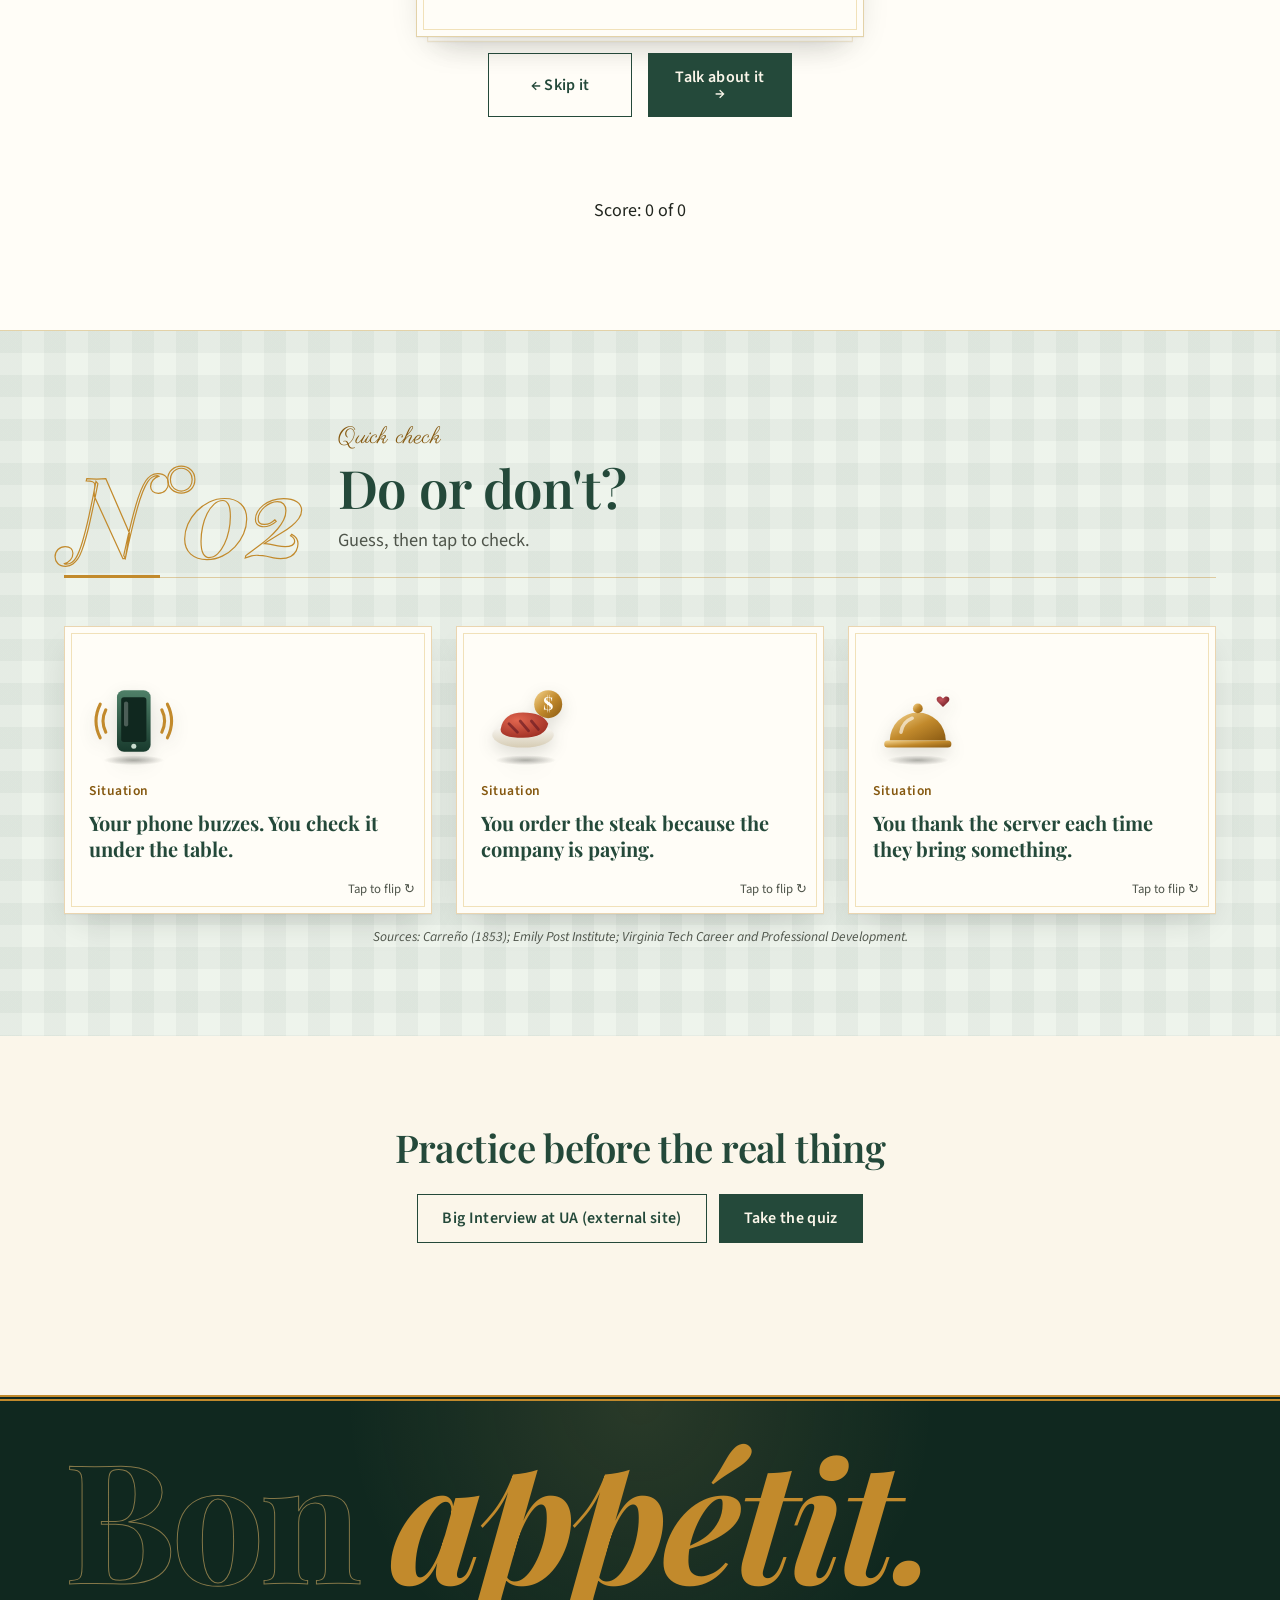
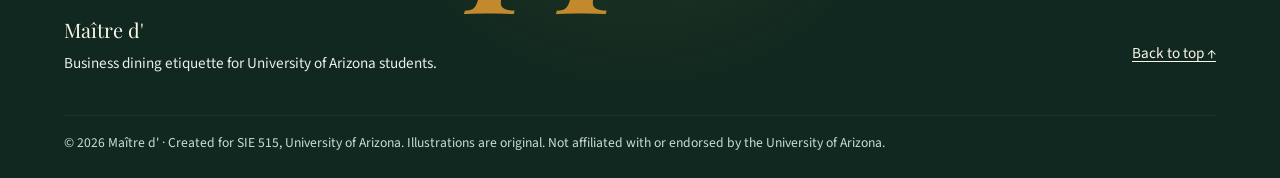
==== commit aa06c3cf: "Give the site a signature identity and turn the quiz into a game - Editorial section heads with outl" ====
--- a/behavior.html
+++ b/behavior.html
@@ -326,6 +326,7 @@
 
 <footer class="site-footer">
   <div class="wrap">
+    <p class="footer-mega" aria-hidden="true">Bon <em>appétit.</em></p>
     <div class="footer-grid">
       <div>
         <p class="footer-brand">Maître d'</p>
--- a/assets/css/style.css
+++ b/assets/css/style.css
@@ -1304,9 +1304,6 @@
    v5 — refinements
    ========================================================= */
 /* hero garnish: brass line art only */
-.garnish--glasses { width: 8rem; bottom: 1.6rem; left: 4%; animation: floatY 7s ease-in-out infinite; }
-.garnish--cloche { width: 9rem; bottom: 1.4rem; right: 3.5%; animation: floatY 6s ease-in-out infinite reverse; }
-@media (max-width: 860px) { .garnish--glasses, .garnish--cloche { display: none; } }
 
 /* hand-trick button with a chevron */
 .hb-arrow { width: 1.1rem; height: 1.1rem; transition: transform .35s ease; }
@@ -1354,3 +1351,240 @@
 
 /* footer without the link menu */
 .footer-grid { grid-template-columns: 1fr auto !important; align-items: center; }
+
+/* =========================================================
+   v6 — signature identity: editorial menu, candlelight, Le Service
+   ========================================================= */
+
+/* ---- Editorial section heads with outlined "N°" numerals ---- */
+main { counter-reset: sec; }
+.section-head, .section-head.center {
+  display: grid; grid-template-columns: auto 1fr; column-gap: clamp(1rem, 3vw, 2.2rem); align-items: end;
+  text-align: left; padding-bottom: 1.4rem; margin-bottom: 3rem; border-bottom: 1px solid rgba(194,138,44,.4);
+  position: relative;
+}
+.section-head::before {
+  counter-increment: sec; content: "N°" counter(sec, decimal-leading-zero);
+  grid-row: 1 / span 4; align-self: end;
+  font: italic 700 clamp(3.6rem, 9vw, 7rem)/.78 var(--font-display); letter-spacing: -.04em;
+  color: transparent; -webkit-text-stroke: 1.2px var(--dijon);
+}
+.section-head > * { grid-column: 2; }
+.section-head .ornament { display: none; }
+.section-head.center h2::after { display: none; }
+.section-head h2 { font-size: clamp(2rem, 4.4vw, 3.3rem); margin-bottom: .2rem; }
+.section-head p, .center.section-head p { margin: .2rem 0 0; max-width: 46ch; }
+.section-head .kicker { margin-bottom: 0; }
+.section-head::after {
+  content: ""; position: absolute; left: 0; bottom: -1px; width: 6rem; height: 3px; background: var(--dijon);
+}
+.section--dark .section-head::before { -webkit-text-stroke-color: var(--brass-light); }
+.section--dark .section-head { border-bottom-color: rgba(227,184,106,.35); }
+@media (max-width: 560px) {
+  .section-head, .section-head.center { grid-template-columns: 1fr; }
+  .section-head::before { grid-row: auto; font-size: 3.4rem; margin-bottom: .3rem; }
+  .section-head > * { grid-column: 1; }
+}
+
+/* ---- Square buttons with a brass sweep ---- */
+.btn { border-radius: 0; isolation: isolate; letter-spacing: .02em; padding: .95rem 1.5rem; }
+.btn::after {
+  content: "" !important; position: absolute; inset: 0; left: 0; width: auto; z-index: -1;
+  background: var(--dijon); transform: scaleX(0); transform-origin: right; transition: transform .45s cubic-bezier(.7,0,.2,1);
+}
+.btn:hover::after { left: 0; transform: scaleX(1); transform-origin: left; }
+.btn:hover, .btn--ghost:hover { color: var(--green-900); background: var(--green); }
+.btn--ghost:hover { background: transparent; }
+.hero .btn:not(.btn--ghost)::after, .page-hero .btn:not(.btn--ghost)::after { background: var(--creme); }
+.btn:hover { transform: none; }
+
+/* ---- Brass cursor ring ---- */
+.cursor-ring, .cursor-dot { position: fixed; left: 0; top: 0; pointer-events: none; z-index: 2000; opacity: 0; transition: opacity .3s; }
+body.has-cursor .cursor-ring, body.has-cursor .cursor-dot { opacity: 1; }
+.cursor-ring {
+  width: 38px; height: 38px; margin: -19px 0 0 -19px; border-radius: 50%;
+  border: 1px solid var(--dijon); transition: opacity .3s, width .3s, height .3s, margin .3s, background .3s, border-color .3s;
+}
+.cursor-ring.is-hot { width: 64px; height: 64px; margin: -32px 0 0 -32px; background: rgba(194,138,44,.12); border-color: var(--brass-light); }
+.cursor-ring.is-down { width: 28px; height: 28px; margin: -14px 0 0 -14px; }
+.cursor-dot { width: 6px; height: 6px; margin: -3px 0 0 -3px; border-radius: 50%; background: var(--dijon); }
+
+/* ---- Candlelight on dark surfaces ---- */
+.hero, .page-hero, .section--dark {
+  background:
+    radial-gradient(circle 380px at var(--mx, 72%) var(--my, 30%), rgba(227,184,106,.17), transparent 70%),
+    radial-gradient(ellipse at 72% 28%, #2f5b49 0%, #1d4033 48%, #10281f 100%);
+}
+
+/* ---- Headline word rise ---- */
+.w { display: inline-block; overflow: hidden; vertical-align: bottom; padding-bottom: .08em; margin-bottom: -.08em; }
+.w > span { display: inline-block; transform: translateY(105%); animation: wordUp .9s cubic-bezier(.2,.8,.2,1) forwards; animation-delay: calc(var(--i) * 80ms + .15s); }
+@keyframes wordUp { to { transform: none; } }
+.hero h1 { font-size: clamp(2.8rem, 6.4vw, 5.4rem); line-height: 1.02; }
+.page-hero h1 { font-size: clamp(2.6rem, 6vw, 4.8rem); line-height: 1.04; }
+
+/* ---- 3D table in the hero ---- */
+.table3d { position: relative; perspective: 1100px; width: 100%; max-width: 36rem; justify-self: center; }
+.table3d .hero-art {
+  max-width: none; transform-origin: 50% 60%;
+  transform: rotateX(var(--rx, 40deg)) rotateZ(var(--rz, -8deg));
+  transition: transform .9s cubic-bezier(.2,.7,.2,1);
+  filter: drop-shadow(0 24px 22px rgba(0,0,0,.35));
+}
+.table3d-cloth {
+  position: absolute; left: 6%; right: 6%; bottom: 4%; height: 22%; z-index: -1; border-radius: 50%;
+  background: radial-gradient(ellipse, rgba(0,0,0,.35), transparent 70%); filter: blur(6px);
+}
+
+/* ---- Marquee band ---- */
+.marquee { background: var(--green-900); color: var(--brass-light); overflow: hidden; border-block: 1px solid rgba(194,138,44,.5); }
+.marquee-track { display: flex; width: max-content; animation: marquee 38s linear infinite; }
+.marquee:hover .marquee-track { animation-play-state: paused; }
+.marquee-row { display: flex; align-items: center; gap: 1.6rem; padding: 1rem .8rem; white-space: nowrap; font: italic 600 clamp(1.1rem, 2.2vw, 1.6rem) var(--font-display); }
+.mq-star { color: var(--dijon); font-style: normal; font-size: .8em; }
+@keyframes marquee { to { transform: translateX(-50%); } }
+
+/* ---- À la carte menu card ---- */
+.carte {
+  position: relative; max-width: 40rem; margin: 0 auto; padding: 3rem clamp(1.5rem, 5vw, 3.5rem) 2.6rem;
+  background: var(--paper); border: 1px solid var(--dijon); outline: 1px solid rgba(194,138,44,.35); outline-offset: -10px;
+  box-shadow: 0 40px 70px -35px rgba(16,40,31,.5); transform: rotate(-1.2deg);
+}
+.carte::after { content: none; }
+.carte-title { text-align: center; font: 400 2.8rem/1 "Parisienne", cursive; color: var(--green); margin: 0 auto; }
+.carte-sub { text-align: center; font: italic 600 1rem var(--font-display); color: var(--dijon-text); margin: .4rem auto 1.8rem; letter-spacing: .04em; }
+.carte-list { list-style: none; padding: 0; margin: 0; }
+.carte-list li { display: flex; align-items: baseline; gap: .6rem; margin: 0; padding: .7rem 0; }
+.carte-item { font: 600 1.15rem var(--font-display); color: var(--ink); }
+.carte-dots { flex: 1; border-bottom: 2px dotted rgba(194,138,44,.6); transform: translateY(-.3rem); min-width: 1.5rem; }
+.carte-val { font: 700 1.3rem var(--font-display); color: var(--green); white-space: nowrap; }
+.carte-foot { text-align: center; margin: 1.6rem auto 0; color: var(--dijon-text); font: italic 600 .95rem var(--font-display); letter-spacing: .1em; }
+.carte-list li { transition: transform .3s, background .3s; }
+@media (hover: hover) {
+  .carte-list li:hover { transform: translateX(6px); }
+  .carte-list li:hover .carte-val { color: var(--dijon-text); }
+}
+
+/* ---- Idea cards: big Roman numerals ---- */
+.idea .card-num { position: absolute; top: .6rem; left: 1rem; font: italic 700 2.6rem/1 var(--font-display); color: transparent; -webkit-text-stroke: 1px var(--dijon); }
+
+/* ---- Footer wordmark ---- */
+.site-footer { position: relative; overflow: hidden;
+  background: radial-gradient(circle 420px at var(--mx, 50%) var(--my, 0%), rgba(227,184,106,.12), transparent 70%), var(--green-900); }
+.footer-mega {
+  margin: 0 0 1.5rem; max-width: none; line-height: .9; letter-spacing: -.03em;
+  font: 700 clamp(3.4rem, 13vw, 11rem)/.9 var(--font-display); color: transparent; -webkit-text-stroke: 1px rgba(227,184,106,.55);
+}
+.footer-mega em { font-style: italic; color: var(--dijon); -webkit-text-stroke: 0; }
+
+/* =========================================================
+   Le Service — quiz mini-game
+   ========================================================= */
+.section--game { background: radial-gradient(ellipse at 50% 0%, #fffaf0, var(--creme) 60%); }
+.svc { max-width: 52rem; margin: 0 auto; }
+.svc-screen { background: var(--paper); border: 1px solid var(--dijon); outline: 1px solid rgba(194,138,44,.3); outline-offset: -10px; padding: clamp(1.5rem, 4vw, 3rem); box-shadow: 0 40px 80px -40px rgba(16,40,31,.45); }
+.svc-start, .svc-end { text-align: center; }
+.svc-start p, .svc-end p { margin-inline: auto; }
+.svc-cloche-big { width: 11rem; height: auto; display: block; margin: 0 auto 1rem; animation: floatY 4s ease-in-out infinite; }
+.svc-eyebrow { font: 400 1.6rem "Parisienne", cursive; color: var(--dijon-text); margin-bottom: 0; }
+.svc-title { font: 700 clamp(1.7rem, 3.6vw, 2.5rem)/1.15 var(--font-display); color: var(--green); margin: .2rem auto 1.4rem; }
+.svc-rules { list-style: none; padding: 0; margin: 0 auto 1.6rem; display: grid; gap: .8rem; grid-template-columns: repeat(auto-fit, minmax(12rem, 1fr)); text-align: left; }
+.svc-rules li { display: flex; gap: .7rem; align-items: center; margin: 0; padding: .9rem 1rem; border: 1px solid rgba(194,138,44,.35); background: var(--creme); }
+.svc-rules svg { width: 2rem; height: 2rem; color: var(--dijon-text); flex: none; }
+.svc-relax { display: inline-flex; gap: .5rem; align-items: center; font-size: 1rem; color: var(--ink-soft); margin-bottom: 1.4rem; cursor: pointer; }
+.svc-relax input { accent-color: var(--green); width: 1.1rem; height: 1.1rem; }
+.svc-go { font-size: 1.1rem; padding: 1.1rem 2rem; }
+.svc-best { font-size: .95rem; color: var(--ink-soft); margin-top: 1rem; min-height: 1.4em; }
+
+.svc-hud { display: grid; grid-template-columns: 1fr auto 1fr; align-items: center; gap: 1rem; border-bottom: 1px solid rgba(194,138,44,.4); padding-bottom: 1rem; }
+.hud-label { display: block; font-size: .8rem; font-weight: 600; letter-spacing: .12em; color: var(--dijon-text); text-transform: uppercase; }
+.hud-big { font: 700 2.4rem/1 var(--font-display); color: var(--green); font-variant-numeric: tabular-nums; }
+.hud-of { font: italic 600 1.1rem var(--font-display); color: var(--ink-soft); margin-left: .25rem; }
+.hud-score { text-align: right; }
+.hud-streak { display: block; min-height: 1.3em; font: italic 700 1rem var(--font-display); color: var(--dijon-text); opacity: 0; transform: translateY(6px); transition: opacity .3s, transform .3s; }
+.hud-streak.on { opacity: 1; transform: none; animation: streakPulse 1.2s ease-in-out infinite; }
+@keyframes streakPulse { 50% { color: var(--wine); } }
+.hud-candle { position: relative; width: 3.2rem; text-align: center; }
+.hud-candle svg { width: 2.4rem; height: 5.4rem; display: block; margin: 0 auto; overflow: visible; }
+.hud-candle .flame { transform-box: fill-box; animation: flicker .18s ease-in-out infinite alternate; transform-origin: 50% 100%; }
+@keyframes flicker { from { opacity: .85; } to { opacity: 1; } }
+.hud-candle .flame path:first-child { animation: flameSway 1.6s ease-in-out infinite; transform-box: fill-box; transform-origin: 50% 100%; }
+@keyframes flameSway { 0%, 100% { transform: rotate(-4deg) scaleY(1); } 50% { transform: rotate(4deg) scaleY(1.12); } }
+.hud-time { font: 700 .95rem var(--font-body); color: var(--green); font-variant-numeric: tabular-nums; }
+.hud-candle.is-low .hud-time { color: var(--wine); }
+.hud-candle.is-low .flame path:first-child { fill: #e8743b; }
+.hud-candle.is-off .flame { opacity: .35; animation: none; }
+.svc-dots { display: flex; gap: .35rem; margin: 1rem 0 0; }
+.svc-dots span { flex: 1; height: 4px; background: var(--dijon-200); transition: background .4s; }
+.svc-dots span.cur { background: var(--dijon); }
+.svc-dots span.ok { background: var(--ok); }
+.svc-dots span.no { background: var(--wine); }
+
+.svc-stage { position: relative; min-height: 22rem; margin-top: 1.4rem; }
+.svc-lid { position: absolute; left: 50%; top: 0; width: 15rem; margin-left: -7.5rem; z-index: 3; pointer-events: none; opacity: 0; }
+.svc-lid svg { width: 100%; display: block; filter: drop-shadow(0 18px 18px rgba(16,40,31,.3)); }
+.svc-lid.is-up { animation: lidUp .9s cubic-bezier(.5,0,.2,1) forwards; }
+@keyframes lidUp { 0% { opacity: 1; transform: translateY(60px) rotate(0); } 35% { opacity: 1; transform: translateY(40px) rotate(-6deg); } 100% { opacity: 0; transform: translateY(-120px) rotate(-18deg) scale(.8); } }
+.svc-card { opacity: 1; }
+.svc-card.is-in { animation: cardIn .7s .25s cubic-bezier(.2,.8,.2,1) backwards; }
+@keyframes cardIn { from { opacity: 0; transform: translateY(24px) scale(.97); } }
+.svc-type { font-size: .85rem; font-weight: 600; letter-spacing: .12em; text-transform: uppercase; color: var(--dijon-text); margin: 0 0 .5rem; }
+.svc-q { font: 700 clamp(1.5rem, 3.2vw, 2.1rem)/1.2 var(--font-display); color: var(--green); margin: 0 0 1.4rem; max-width: 30ch; outline: none; }
+.svc-plates { display: grid; gap: .8rem; grid-template-columns: 1fr 1fr; }
+.svc-plates.is-tf .plate { min-height: 7rem; justify-content: center; font-size: 1.4rem; }
+@media (max-width: 560px) { .svc-plates { grid-template-columns: 1fr; } }
+.plate {
+  position: relative; display: flex; align-items: center; gap: .9rem; text-align: left; cursor: pointer;
+  padding: 1rem 1.1rem; background: var(--creme); border: 1px solid rgba(194,138,44,.45); color: var(--ink);
+  font: 600 1.05rem/1.35 var(--font-body);
+  animation: plateIn .55s calc(var(--d) + .45s) cubic-bezier(.3,1.4,.5,1) backwards;
+  transition: transform .25s, border-color .25s, background .25s, box-shadow .25s;
+}
+@keyframes plateIn { from { opacity: 0; transform: translateY(18px) scale(.94); } }
+.plate:hover:not([disabled]) { transform: translateY(-3px); border-color: var(--green); background: var(--paper); box-shadow: 0 14px 24px -14px rgba(16,40,31,.45); }
+.plate-key {
+  flex: none; width: 2.2rem; height: 2.2rem; border-radius: 50%; display: grid; place-items: center;
+  background: radial-gradient(circle at 35% 30%, #2f5b49, #10281f); color: var(--brass-light); font: italic 700 1rem var(--font-display);
+  box-shadow: 0 0 0 2px var(--creme), 0 0 0 3px var(--dijon);
+}
+.plate-mark { margin-left: auto; font-weight: 700; font-size: 1.2rem; }
+.plate[disabled] { cursor: default; opacity: .55; }
+.plate.is-right { opacity: 1; border-color: var(--ok); background: #eaf3ea; animation: okPop .5s cubic-bezier(.3,1.6,.5,1); }
+.plate.is-right .plate-mark { color: var(--ok); }
+.plate.is-wrong { opacity: 1; border-color: var(--wine); background: var(--wine-100); animation: shake .45s; }
+.plate.is-wrong .plate-mark { color: var(--wine); }
+.svc-short { display: flex; gap: .6rem; flex-wrap: wrap; }
+.svc-short input { flex: 1; min-width: 12rem; font: 1.1rem var(--font-body); padding: .9rem 1rem; border: 1px solid var(--dijon); background: var(--creme); color: var(--ink); }
+.svc-fb { min-height: 3.2rem; margin-top: 1.2rem; font-size: 1.05rem; }
+.svc-fb strong { font-family: var(--font-display); font-size: 1.25rem; margin-right: .3rem; }
+.svc-fb.ok strong { color: var(--ok); }
+.svc-fb.no strong { color: var(--wine); }
+.svc-next { margin-top: .4rem; }
+.svc-pop { position: absolute; z-index: 5; pointer-events: none; font: 700 2rem var(--font-display); color: var(--dijon-text); opacity: 0; transform: translate(-50%, 0); }
+.svc-pop.go { animation: popUp 1.1s ease-out forwards; }
+@keyframes popUp { 0% { opacity: 0; transform: translate(-50%, 10px) scale(.6); } 20% { opacity: 1; transform: translate(-50%, -10px) scale(1.15); } 100% { opacity: 0; transform: translate(-50%, -70px) scale(1); } }
+.svc-keys { text-align: center; font-size: .85rem; color: var(--ink-soft); margin: 1.2rem auto 0; }
+.svc-keys kbd { font: 600 .8rem var(--font-body); border: 1px solid var(--line); border-bottom-width: 2px; padding: .05rem .4rem; background: var(--creme); }
+@media (hover: none) { .svc-keys { display: none; } }
+
+.svc-stars { display: flex; justify-content: center; gap: .8rem; margin: .6rem 0 1rem; }
+.svc-stars svg { width: 4.2rem; height: 4.2rem; fill: var(--dijon-200); stroke: var(--dijon); stroke-width: .8; transform: scale(.85); }
+.svc-stars svg.on { fill: url(#g3-brass); animation: starStamp .6s var(--d) cubic-bezier(.3,1.8,.5,1) backwards; transform: none; filter: drop-shadow(0 6px 8px rgba(138,90,18,.4)); }
+@keyframes starStamp { from { transform: scale(2.4) rotate(-30deg); opacity: 0; } }
+.svc-final { font: 600 1.3rem var(--font-display); color: var(--ink); }
+.svc-final span { color: var(--green); font-variant-numeric: tabular-nums; }
+.svc-recap { text-align: left; max-width: 34rem; margin: 1.4rem auto 1.6rem; padding: 0; list-style: none; font-size: .98rem; columns: 1; }
+.svc-recap li { padding: .35rem 0; border-bottom: 1px dotted rgba(194,138,44,.5); margin: 0; }
+.svc-recap li.ok { color: var(--ok); }
+.svc-recap li.no { color: var(--wine); }
+
+/* reduced motion: show everything at rest */
+@media (prefers-reduced-motion: reduce) {
+  .w > span { transform: none; }
+  .marquee-track { animation: none; }
+  .table3d .hero-art { transition: none; }
+  .svc-lid { display: none; }
+}
+.hero .btn--ghost:hover, .page-hero .btn--ghost:hover { color: var(--green-900); background: transparent; }
+.svc-relax { display: flex; justify-content: center; width: 100%; }
+@media (max-width: 640px) { .hero .wrap, .page-hero .wrap, .section--dark .wrap { width: min(100% - 3.5rem, var(--wrap)); } }
